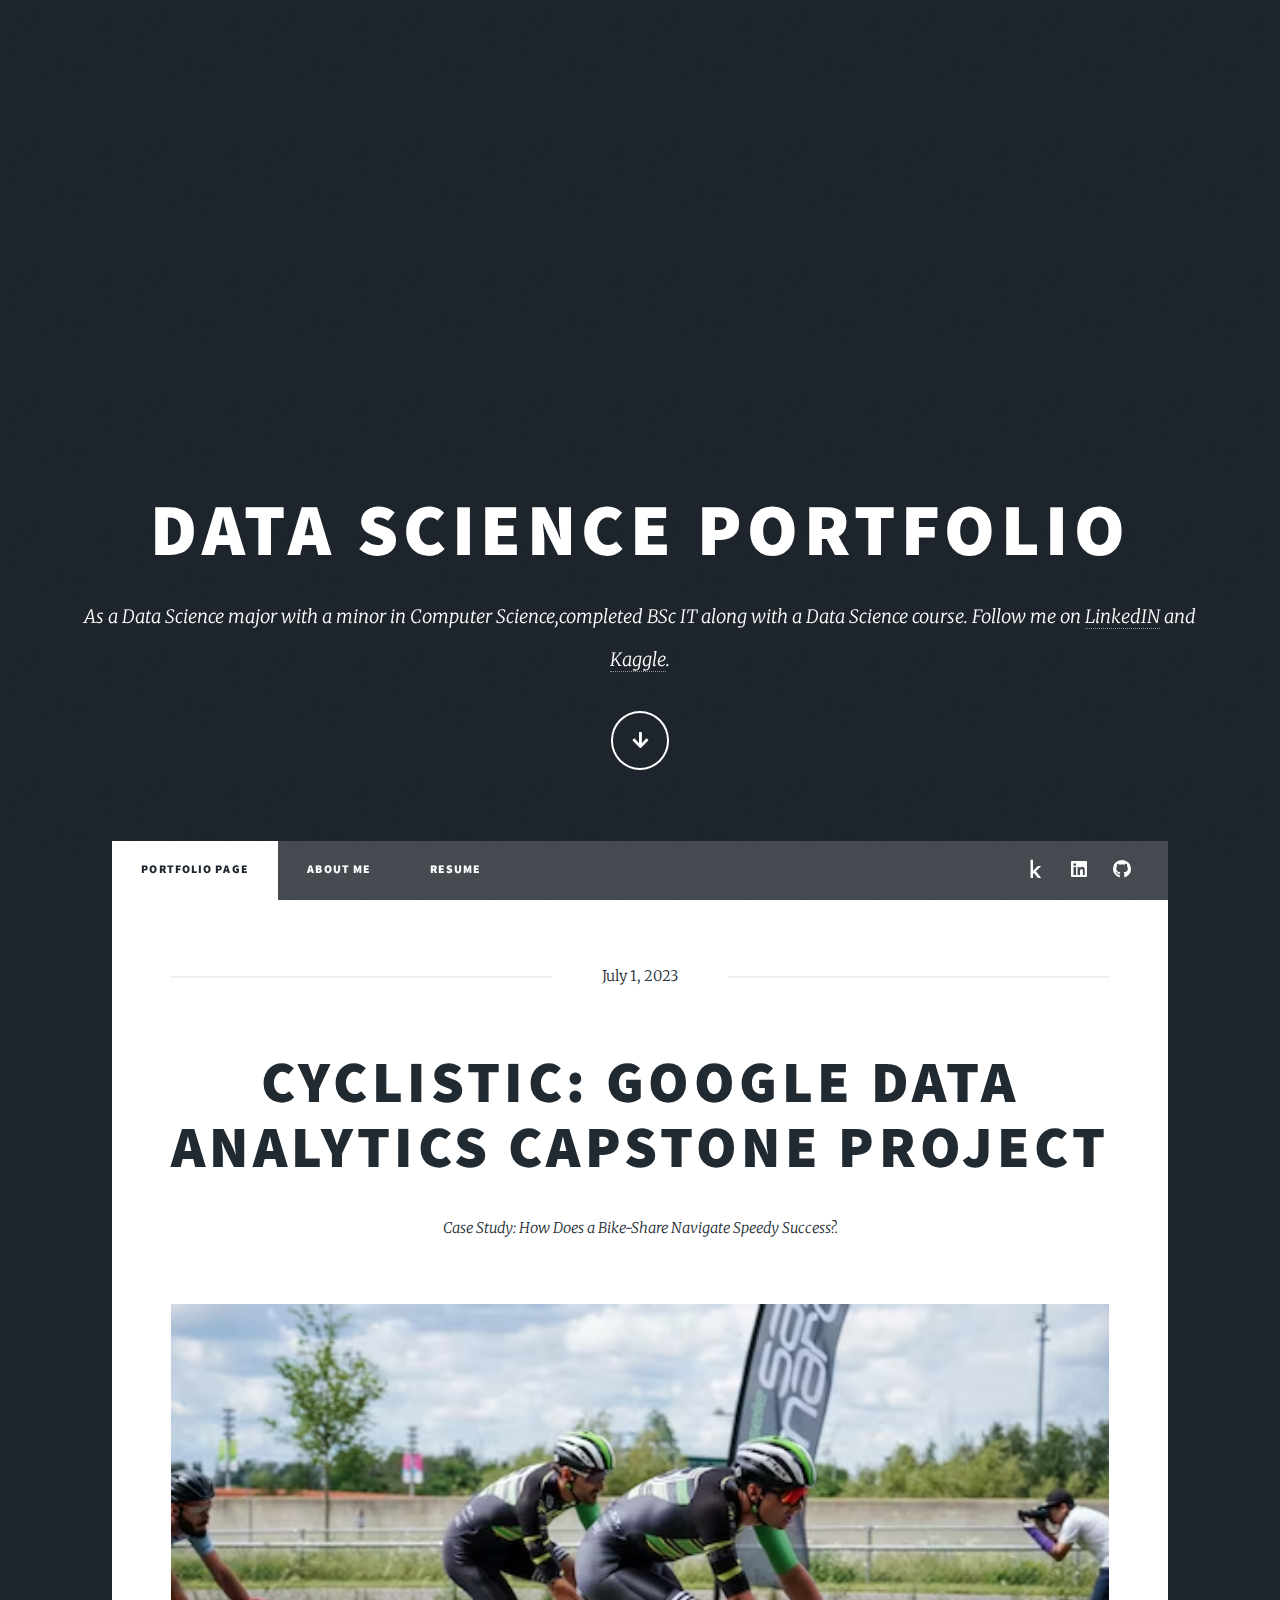
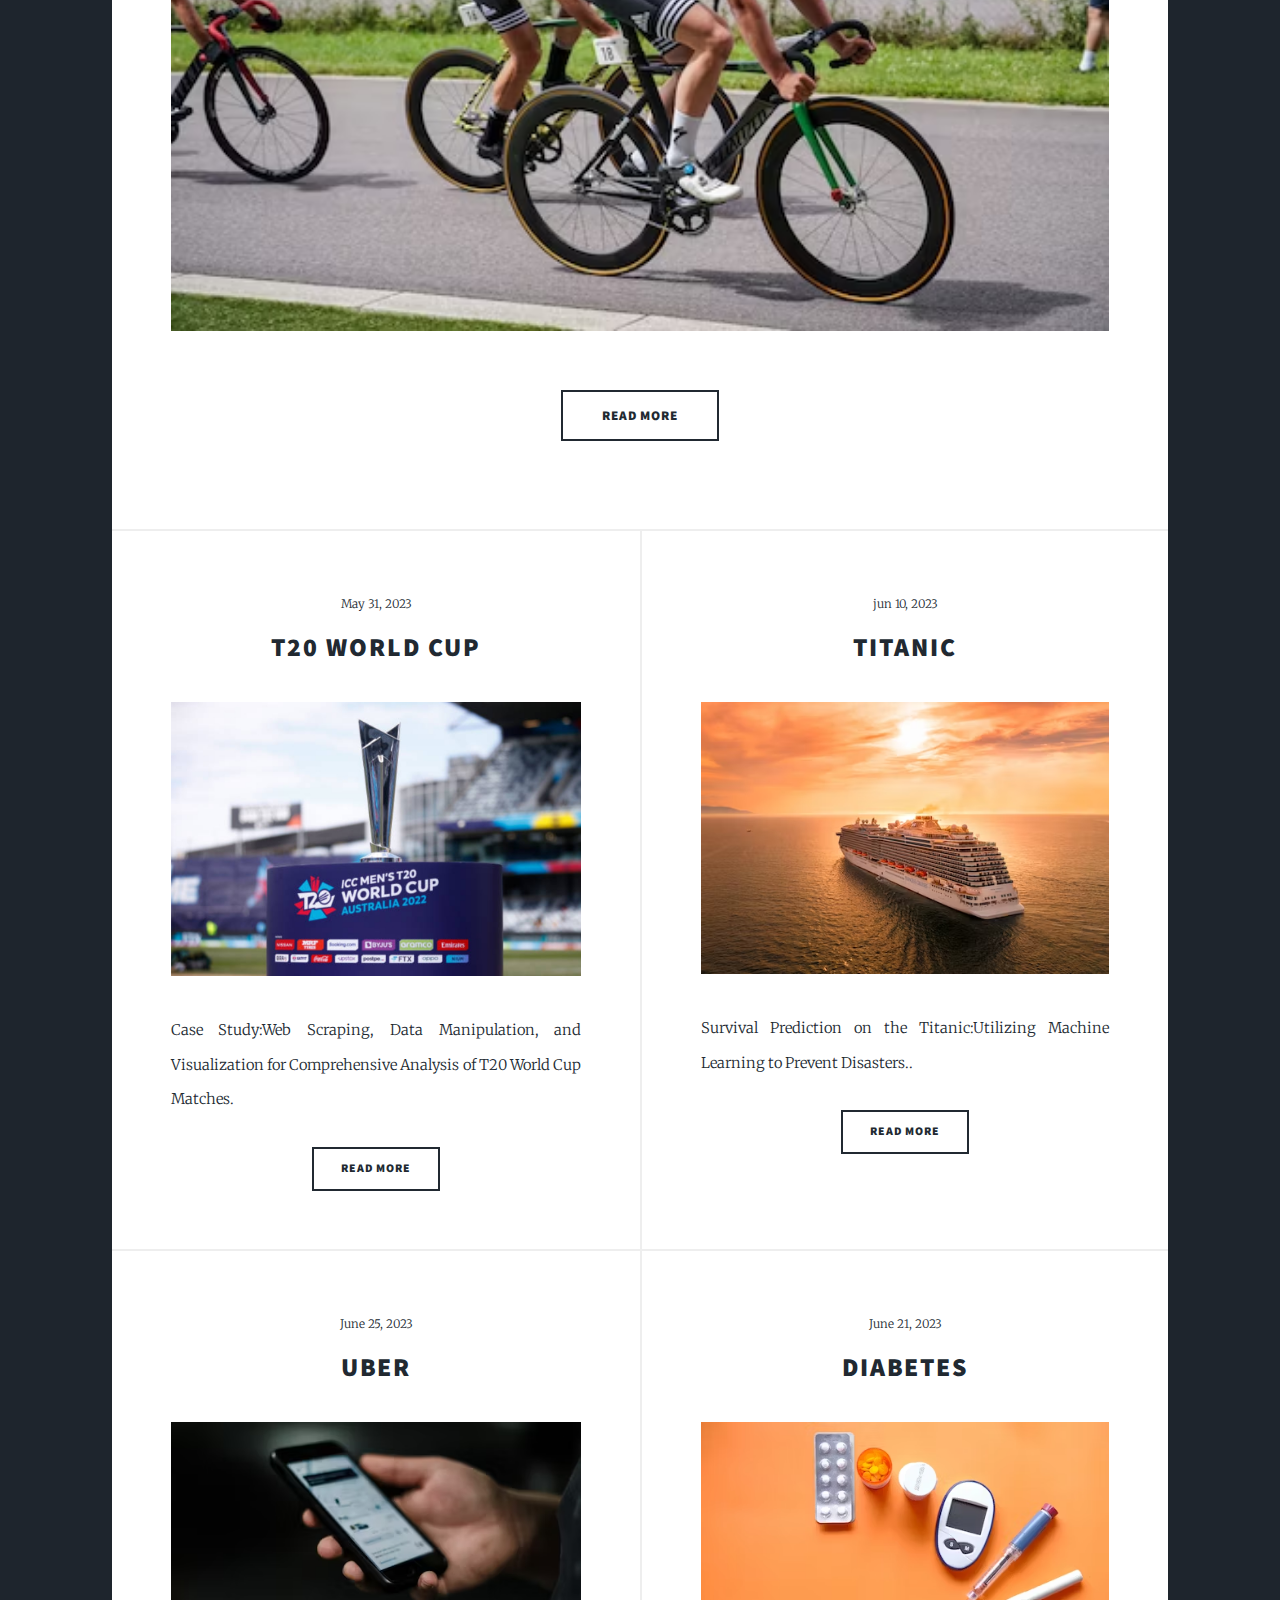
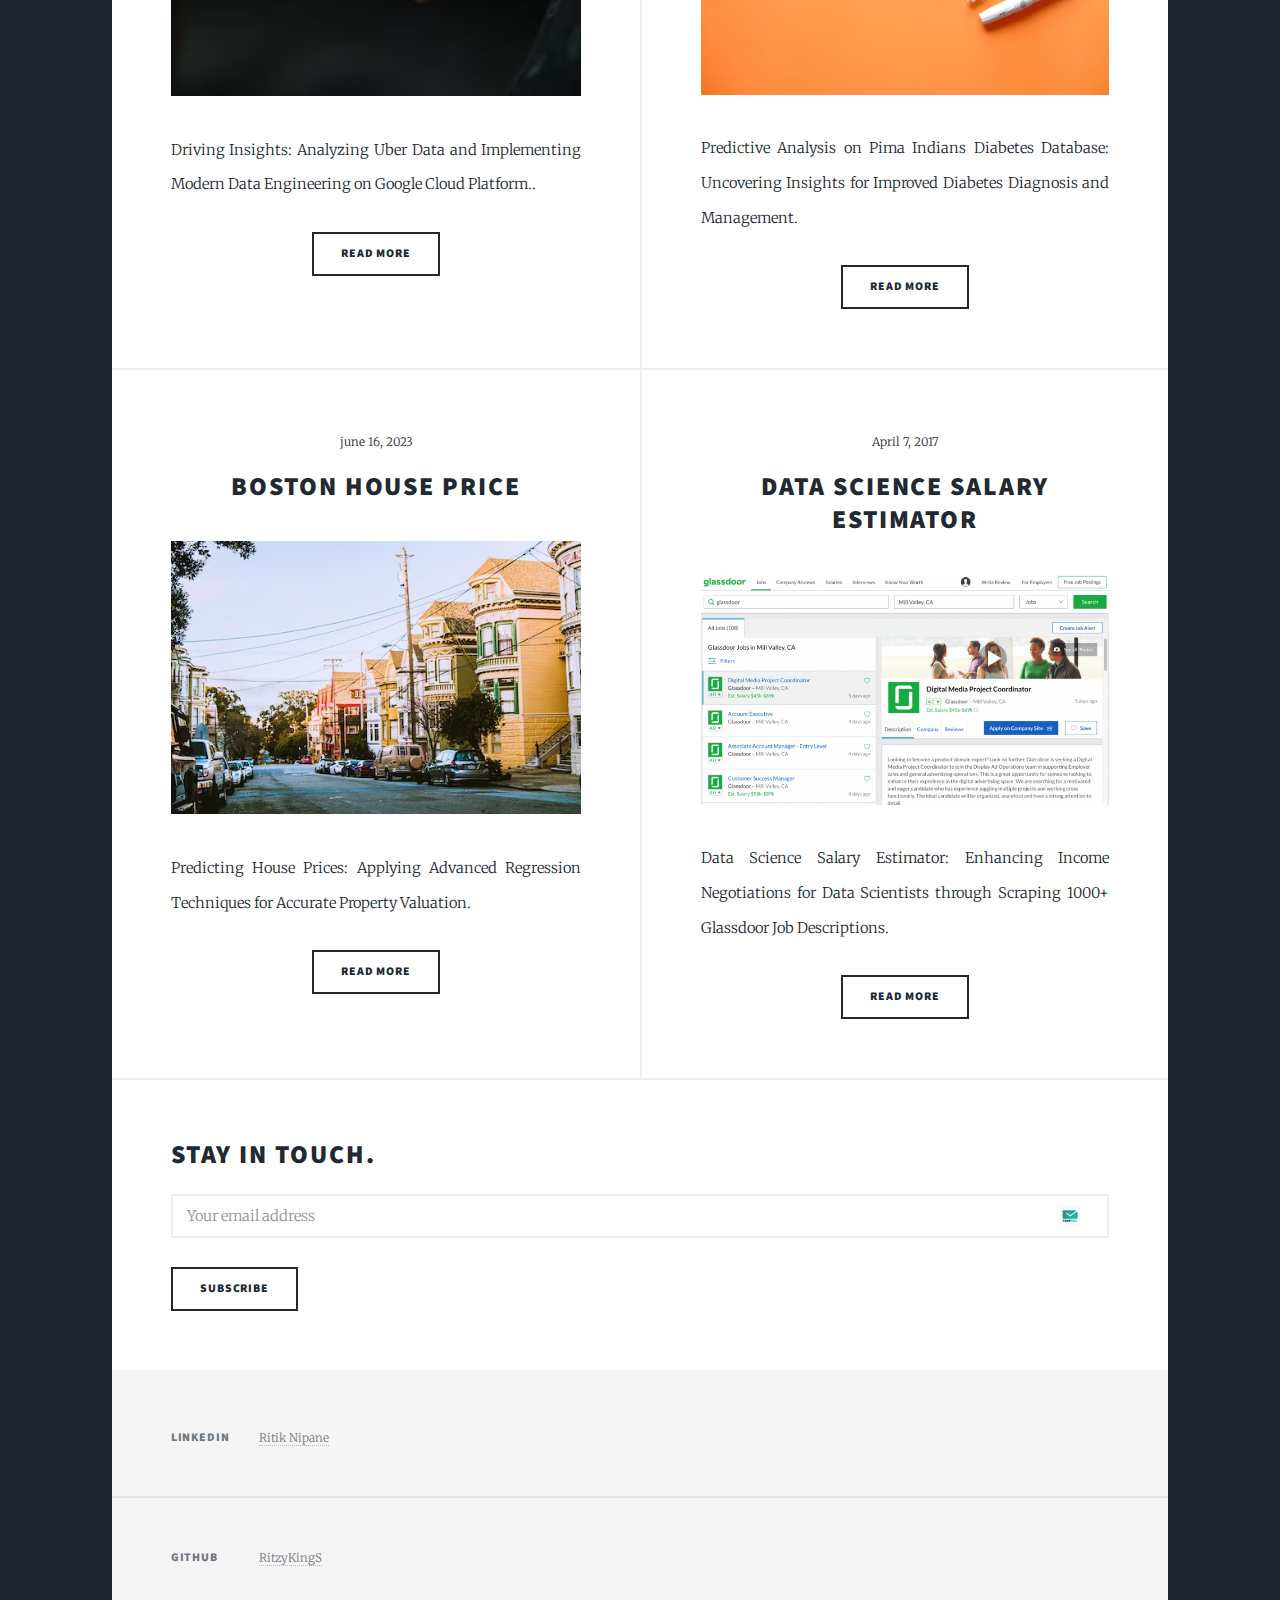
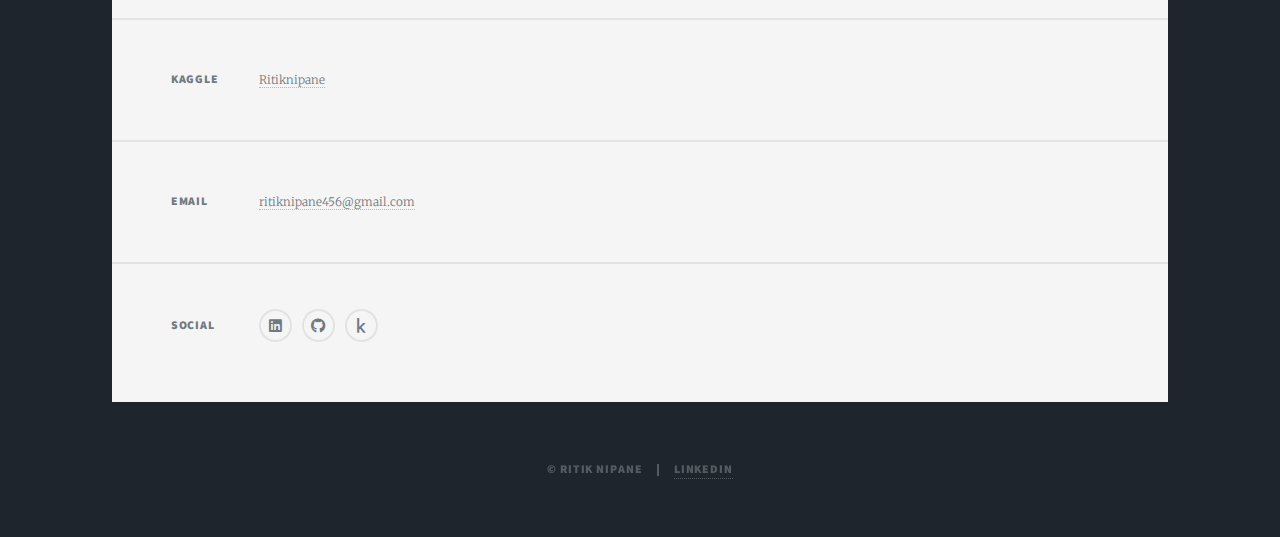
==== index.html @ 9301ae78 "Add files via upload" ====
<!DOCTYPE HTML>
<!--
	Massively by HTML5 UP
	html5up.net | @ajlkn
	Free for personal and commercial use under the CCA 3.0 license (html5up.net/license)
-->
<html>
	<head>
		<title>Ritik Nipane Portfolio</title>
		<meta charset="utf-8" />
		<meta name="viewport" content="width=device-width, initial-scale=1, user-scalable=no" />
		<link rel="stylesheet" href="assets/css/main.css" />
		<noscript><link rel="stylesheet" href="assets/css/noscript.css" /></noscript>
	</head>
	<body class="is-preload">

		<!-- Wrapper -->
			<div id="wrapper" class="fade-in">

				<!-- Intro -->
					<div id="intro">
						<h1>Data Science Portfolio</h1>
						<p>As a Data Science major with a minor in Computer Science,completed BSc IT along with a Data Science course. Follow me on <a href="https://www.linkedin.com/in/ritik-nipane-70ab4b1a6/">LinkedIN</a> and <a href="https://www.kaggle.com/ritiknipane">Kaggle</a>.</p>
						<ul class="actions">
							<li><a href="#header" class="button icon solid solo fa-arrow-down scrolly">Continue</a></li>
						</ul>
					</div>

				<!-- Header -->
					<header id="header">
						<a href="index.html" class="logo">Portfolio</a>
					</header>

				<!-- Nav -->
					<nav id="nav">
						<ul class="links">
							<li class="active"><a href="index.html">Portfolio Page</a></li>
							<li><a href="generic.html">About Me</a></li>
							<li><a href="elements.html">Resume</a></li>
						</ul>
						<ul class="icons">
							<li><a href="https://www.kaggle.com/ritiknipane" class="icon brands fa-kaggle"><span class="label">Kaggle</span></a></li>
							<li><a href="https://www.linkedin.com/in/ritik-nipane-70ab4b1a6/" class="icon brands fa-linkedin"><span class="label">LinkedIN</span></a></li>
							<li><a href="https://github.com/RitzyKingS" class="icon brands fa-github"><span class="label">GitHub</span></a></li>
						</ul>
					</nav>

				<!-- Main -->
					<div id="main">

						<!-- Featured Post -->
							<article class="post featured">
								<header class="major">
									<span class="date">July 1, 2023</span>
									<h2><a href="#">Cyclistic: Google Data Analytics Capstone Project</a></h2>
									<p>Case Study: How Does a Bike-Share Navigate Speedy Success?.</p>
								</header>
								<a href="https://www.kaggle.com/code/ritiknipane/cyclistic-google-data-analytics-capstone" class="image main"><img src="images/photo-1529138624868-923b3a050f04.avif" alt="" /></a>
								<ul class="actions special">
									<li><a href="https://www.kaggle.com/code/ritiknipane/cyclistic-google-data-analytics-capstone" class="button large">Read More</a></li>
								</ul>
							</article>

						<!-- Posts -->
							<section class="posts">
								<article>
									<header>
										<span class="date">May 31, 2023</span>
										<h2><a href="#">T20 World Cup</a></h2>
									</header>
									<a href="https://github.com/RitzyKingS/Data_Science_Project/tree/main/Data%20Analytics%20Project%20T20%20World%20Cup%20Cricket%20Analysis" class="image fit"><img src="images/gettyimages-1433725435-612x612.jpg" alt=""  /></a>
									<p>Case Study:Web Scraping, Data Manipulation, and Visualization for Comprehensive Analysis of T20 World Cup Matches.</p>
									<ul class="actions special">
										<li><a href="https://github.com/RitzyKingS/Data_Science_Project/tree/main/Data%20Analytics%20Project%20T20%20World%20Cup%20Cricket%20Analysis" class="button">Read More</a></li>
									</ul>
								</article>
								<article>
									<header>
										<span class="date">jun 10, 2023</span>
										<h2><a href="#">Titanic</a></h2>
									</header>
									<a href="https://www.kaggle.com/code/ritiknipane/titanic-machine-learning-from-disaster-ritik" class="image fit"><img src="images/photo-1554254648-2d58a1bc3fd5.avif" alt="" /></a>
									<p>Survival Prediction on the Titanic:Utilizing Machine Learning to Prevent Disasters..</p>
									<ul class="actions special">
										<li><a href="https://www.kaggle.com/code/ritiknipane/titanic-machine-learning-from-disaster-ritik" class="button">Read More</a></li>
									</ul>
								</article>
								<article>
									<header>
										<span class="date">June 25, 2023</span>
										<h2><a href="#">Uber</a></h2>
									</header>
									<a href="https://github.com/RitzyKingS/Data_Science_Project/tree/main/Uber%20Data%20Analytics%20%20End%20To%20End%20Data%20Engineering_Project" class="image fit"><img src="images/photo-1579667410546-f7079afa0601.avif" alt="" /></a>
									<p>Driving Insights: Analyzing Uber Data and Implementing Modern Data Engineering on Google Cloud Platform..</p>
									<ul class="actions special">
										<li><a href="https://github.com/RitzyKingS/Data_Science_Project/tree/main/Uber%20Data%20Analytics%20%20End%20To%20End%20Data%20Engineering_Project" class="button">Read More</a></li>
									</ul>
								</article>
								<article>
									<header>
										<span class="date">June 21, 2023</span>
										<h2><a href="https://www.kaggle.com/code/ritiknipane/pima-indians-diabetes-database">Diabetes</a></h2>
									</header>
									<a href="https://www.kaggle.com/code/ritiknipane/pima-indians-diabetes-database" class="image fit"><img src="images/photo-1624454002429-40ed87a5ec04.avif" alt="" /></a>
									<p>Predictive Analysis on Pima Indians Diabetes Database: Uncovering Insights for Improved Diabetes Diagnosis and Management.</p>
									<ul class="actions special">
										<li><a href="https://www.kaggle.com/code/ritiknipane/pima-indians-diabetes-database" class="button">Read More</a></li>
									</ul>
								</article>
								<article>
									<header>
										<span class="date">june 16, 2023</span>
										<h2><a href="#"> Boston House Price</a></h2>
									</header>
									<a href="https://www.kaggle.com/code/ritiknipane/house-prices-advanced-regression-techniques" class="image fit"><img src="images/photo-1532649783638-2a84190acdf2.avif" alt="" /></a>
									<p>Predicting House Prices: Applying Advanced Regression Techniques for Accurate Property Valuation.</p>
									<ul class="actions special">
										<li><a href="https://www.kaggle.com/code/ritiknipane/house-prices-advanced-regression-techniques" class="button">Read More</a></li>
									</ul>
								</article>
								<article>
									<header>
										<span class="date">April 7, 2017</span>
										<h2><a href="https://github.com/RitzyKingS/Data_Science_Project/tree/main/ds_salary_proj">Data Science Salary Estimator</a></h2>
									</header>
									<a href="#" class="image fit"><img src="images/glassdoor-platform-768x433.png" alt="" /></a>
									<p>Data Science Salary Estimator: Enhancing Income Negotiations for Data Scientists through Scraping 1000+ Glassdoor Job Descriptions.</p>
									<ul class="actions special">
										<li><a href="https://github.com/RitzyKingS/Data_Science_Project/tree/main/ds_salary_proj" class="button">Read More</a></li>
									</ul>
								</article>
							</section>

						<!-- Footer -->
							<section id="newsletter">
									<h2>Stay In Touch.</h2>
									<form action="subscribe.php" method="post">
									<input type="email" name="email" placeholder="Your email address" required="" style="background-image: url(&quot;[data-uri]&quot;) !important; background-repeat: no-repeat; background-size: 20px; background-position: 97% center; cursor: auto;" data-temp-mail-org="0">
									<p></p>
									<input type="submit" value="Subscribe">
									</form>
								</section>

					</div>

				<!-- Footer -->
					<footer id="footer">
						
						<section class="split contact">
							<section class="alt">
								<h3>LinkedIN</h3>
								<p><a href="https://www.linkedin.com/in/ritik-nipane-70ab4b1a6/">Ritik Nipane</a></p>
							</section>
							<section>
								<h3>GitHub</h3>
								<p><a href="https://github.com/RitzyKingS">RitzyKingS</a></p>
							</section>
							<section>
								<h3>Kaggle</h3>
								<p><a href="https://www.kaggle.com/ritiknipane">Ritiknipane</a></p>
							</section>
							<section>
								<h3>Email</h3>
								<p><a href="#">ritiknipane456@gmail.com</a></p>
							</section>
							<section>
								<h3>Social</h3>
								<ul class="icons alt">
									<li><a href="https://www.linkedin.com/in/ritik-nipane-70ab4b1a6/" class="icon brands alt fa-linkedin"><span class="label">LinkedIN</span></a></li>
									<li><a href="https://github.com/RitzyKingS" class="icon brands alt fa-github"><span class="label">Github</span></a></li>
									<li><a href="https://www.kaggle.com/ritiknipane" class="icon brands alt fa-kaggle"><span class="label">Kaggle</span></a></li>
								</ul>
							</section>
						</section>
					</footer>

				<!-- Copyright -->
					<div id="copyright">
						<ul><li>&copy; Ritik Nipane</li><li><a href="https://www.linkedin.com/in/ritik-nipane-70ab4b1a6/">LinkedIN </a></li></ul>
					</div>

			</div>

		<!-- Scripts -->
			<script src="assets/js/jquery.min.js"></script>
			<script src="assets/js/jquery.scrollex.min.js"></script>
			<script src="assets/js/jquery.scrolly.min.js"></script>
			<script src="assets/js/browser.min.js"></script>
			<script src="assets/js/breakpoints.min.js"></script>
			<script src="assets/js/util.js"></script>
			<script src="assets/js/main.js"></script>

	</body>
</html>
---- assets/css/main.css ----
@import url(fontawesome-all.min.css);
@import url("https://fonts.googleapis.com/css?family=Merriweather:300,700,300italic,700italic|Source+Sans+Pro:900");

/*
	Massively by HTML5 UP
	html5up.net | @ajlkn
	Free for personal and commercial use under the CCA 3.0 license (html5up.net/license)
*/

html, body, div, span, applet, object,
iframe, h1, h2, h3, h4, h5, h6, p, blockquote,
pre, a, abbr, acronym, address, big, cite,
code, del, dfn, em, img, ins, kbd, q, s, samp,
small, strike, strong, sub, sup, tt, var, b,
u, i, center, dl, dt, dd, ol, ul, li, fieldset,
form, label, legend, table, caption, tbody,
tfoot, thead, tr, th, td, article, aside,
canvas, details, embed, figure, figcaption,
footer, header, hgroup, menu, nav, output, ruby,
section, summary, time, mark, audio, video {
	margin: 0;
	padding: 0;
	border: 0;
	font-size: 100%;
	font: inherit;
	vertical-align: baseline;}

article, aside, details, figcaption, figure,
footer, header, hgroup, menu, nav, section {
	display: block;}

body {
	line-height: 1;
}

ol, ul {
	list-style: none;
}

blockquote, q {
	quotes: none;
}

	blockquote:before, blockquote:after, q:before, q:after {
		content: '';
		content: none;
	}

table {
	border-collapse: collapse;
	border-spacing: 0;
}

body {
	-webkit-text-size-adjust: none;
}

mark {
	background-color: transparent;
	color: inherit;
}

input::-moz-focus-inner {
	border: 0;
	padding: 0;
}

input, select, textarea {
	-moz-appearance: none;
	-webkit-appearance: none;
	-ms-appearance: none;
	appearance: none;
}

/* Basic */

	@-ms-viewport {
		width: device-width;
	}

	body {
		-ms-overflow-style: scrollbar;
	}

	@media screen and (max-width: 480px) {

		html, body {
			min-width: 320px;
		}

	}

	html {
		box-sizing: border-box;
	}

	*, *:before, *:after {
		box-sizing: inherit;
	}

	body {
		background-color: #1e252d;
	}

		body.is-preload *, body.is-preload *:before, body.is-preload *:after {
			-moz-animation: none !important;
			-webkit-animation: none !important;
			-ms-animation: none !important;
			animation: none !important;
			-moz-transition: none !important;
			-webkit-transition: none !important;
			-ms-transition: none !important;
			transition: none !important;
		}

/* Type */

	html {
		font-size: 16pt;
	}

		@media screen and (max-width: 1680px) {

			html {
				font-size: 12pt;
			}

		}

		@media screen and (max-width: 1280px) {

			html {
				font-size: 11pt;
			}

		}

		@media screen and (max-width: 360px) {

			html {
				font-size: 10pt;
			}

		}

	body {
		color: #212931;
	}

	body, input, select, textarea {
		font-family: "Merriweather", Georgia, serif;
		font-weight: 300;
		font-size: 1rem;
		line-height: 2.375;
	}

	a {
		-moz-transition: color 0.2s ease-in-out, background-color 0.2s ease-in-out, border-color 0.2s ease-in-out, box-shadow 0.2s ease-in-out;
		-webkit-transition: color 0.2s ease-in-out, background-color 0.2s ease-in-out, border-color 0.2s ease-in-out, box-shadow 0.2s ease-in-out;
		-ms-transition: color 0.2s ease-in-out, background-color 0.2s ease-in-out, border-color 0.2s ease-in-out, box-shadow 0.2s ease-in-out;
		transition: color 0.2s ease-in-out, background-color 0.2s ease-in-out, border-color 0.2s ease-in-out, box-shadow 0.2s ease-in-out;
		border-bottom: dotted 1px;
		text-decoration: none;
	}

		a:hover {
			border-bottom-color: transparent;
		}

	strong, b {
		font-weight: 600;
	}

	em, i {
		font-style: italic;
	}

	p {
		text-align: justify;
		margin: 0 0 2rem 0;
	}

	h1, h2, h3, h4, h5, h6 {
		font-family: "Source Sans Pro", Helvetica, sans-serif;
		font-weight: 900;
		line-height: 1.5;
		letter-spacing: 0.075em;
		text-transform: uppercase;
		margin: 0 0 1rem 0;
	}

		h1 a, h2 a, h3 a, h4 a, h5 a, h6 a {
			border-bottom: 0;
			color: inherit;
			text-decoration: none;
		}

	h1 {
		font-size: 4rem;
		line-height: 1.1;
		margin: 0 0 2rem 0;
	}

	h2 {
		font-size: 1.75rem;
		line-height: 1.3;
		margin: 0 0 1.5rem 0;
	}

	h3 {
		font-size: 1.25rem;
		margin: 0 0 1.5rem 0;
	}

	h4 {
		font-size: 1rem;
	}

	h5 {
		font-size: 0.9rem;
	}

	h6 {
		font-size: 0.8rem;
	}

	sub {
		font-size: 0.8rem;
		position: relative;
		top: 0.5rem;
	}

	sup {
		font-size: 0.8rem;
		position: relative;
		top: -0.5rem;
	}

	blockquote {
		border-left: solid 4px;
		font-style: italic;
		margin: 0 0 2rem 0;
		padding: 0.5rem 0 0.5rem 2rem;
	}

	code {
		border: solid 2px;
		font-family: "Courier New", monospace;
		font-size: 0.9rem;
		margin: 0 0.25rem;
		padding: 0.25rem 0.65rem;
	}

	pre {
		-webkit-overflow-scrolling: touch;
		font-family: "Courier New", monospace;
		font-size: 0.9rem;
		margin: 0 0 2rem 0;
	}

		pre code {
			display: block;
			line-height: 1.75;
			padding: 1rem 1.5rem;
			overflow-x: auto;
		}

	hr {
		border: 0;
		border-bottom: solid 2px;
		margin: 3rem 0;
	}

		hr.major {
			margin: 5rem 0;
		}

	.align-left {
		text-align: left;
	}

	.align-center {
		text-align: center;
	}

	.align-right {
		text-align: right;
	}

	input, select, textarea {
		color: #212931;
	}

	a {
		color: #212931;
		border-bottom-color: rgba(33, 41, 49, 0.5);
	}

		a:hover {
			border-bottom-color: transparent;
			color: #18bfef !important;
		}

	strong, b {
		color: #212931;
	}

	h1, h2, h3, h4, h5, h6 {
		color: #212931;
	}

	blockquote {
		border-left-color: #eeeeee;
	}

	code {
		background: rgba(220, 220, 220, 0.25);
		border-color: #eeeeee;
	}

	hr {
		border-bottom-color: #eeeeee;
	}

/* Row */

	.row {
		display: flex;
		flex-wrap: wrap;
		box-sizing: border-box;
		align-items: stretch;
	}

		.row > * {
			box-sizing: border-box;
		}

		.row.gtr-uniform > * > :last-child {
			margin-bottom: 0;
		}

		.row.aln-left {
			justify-content: flex-start;
		}

		.row.aln-center {
			justify-content: center;
		}

		.row.aln-right {
			justify-content: flex-end;
		}

		.row.aln-top {
			align-items: flex-start;
		}

		.row.aln-middle {
			align-items: center;
		}

		.row.aln-bottom {
			align-items: flex-end;
		}

		.row > .imp {
			order: -1;
		}

		.row > .col-1 {
			width: 8.33333%;
		}

		.row > .off-1 {
			margin-left: 8.33333%;
		}

		.row > .col-2 {
			width: 16.66667%;
		}

		.row > .off-2 {
			margin-left: 16.66667%;
		}

		.row > .col-3 {
			width: 25%;
		}

		.row > .off-3 {
			margin-left: 25%;
		}

		.row > .col-4 {
			width: 33.33333%;
		}

		.row > .off-4 {
			margin-left: 33.33333%;
		}

		.row > .col-5 {
			width: 41.66667%;
		}

		.row > .off-5 {
			margin-left: 41.66667%;
		}

		.row > .col-6 {
			width: 50%;
		}

		.row > .off-6 {
			margin-left: 50%;
		}

		.row > .col-7 {
			width: 58.33333%;
		}

		.row > .off-7 {
			margin-left: 58.33333%;
		}

		.row > .col-8 {
			width: 66.66667%;
		}

		.row > .off-8 {
			margin-left: 66.66667%;
		}

		.row > .col-9 {
			width: 75%;
		}

		.row > .off-9 {
			margin-left: 75%;
		}

		.row > .col-10 {
			width: 83.33333%;
		}

		.row > .off-10 {
			margin-left: 83.33333%;
		}

		.row > .col-11 {
			width: 91.66667%;
		}

		.row > .off-11 {
			margin-left: 91.66667%;
		}

		.row > .col-12 {
			width: 100%;
		}

		.row > .off-12 {
			margin-left: 100%;
		}

		.row.gtr-0 {
			margin-top: 0;
			margin-left: 0rem;
		}

			.row.gtr-0 > * {
				padding: 0 0 0 0rem;
			}

			.row.gtr-0.gtr-uniform {
				margin-top: 0rem;
			}

				.row.gtr-0.gtr-uniform > * {
					padding-top: 0rem;
				}

		.row.gtr-25 {
			margin-top: 0;
			margin-left: -0.375rem;
		}

			.row.gtr-25 > * {
				padding: 0 0 0 0.375rem;
			}

			.row.gtr-25.gtr-uniform {
				margin-top: -0.375rem;
			}

				.row.gtr-25.gtr-uniform > * {
					padding-top: 0.375rem;
				}

		.row.gtr-50 {
			margin-top: 0;
			margin-left: -0.75rem;
		}

			.row.gtr-50 > * {
				padding: 0 0 0 0.75rem;
			}

			.row.gtr-50.gtr-uniform {
				margin-top: -0.75rem;
			}

				.row.gtr-50.gtr-uniform > * {
					padding-top: 0.75rem;
				}

		.row {
			margin-top: 0;
			margin-left: -1.5rem;
		}

			.row > * {
				padding: 0 0 0 1.5rem;
			}

			.row.gtr-uniform {
				margin-top: -1.5rem;
			}

				.row.gtr-uniform > * {
					padding-top: 1.5rem;
				}

		.row.gtr-150 {
			margin-top: 0;
			margin-left: -2.25rem;
		}

			.row.gtr-150 > * {
				padding: 0 0 0 2.25rem;
			}

			.row.gtr-150.gtr-uniform {
				margin-top: -2.25rem;
			}

				.row.gtr-150.gtr-uniform > * {
					padding-top: 2.25rem;
				}

		.row.gtr-200 {
			margin-top: 0;
			margin-left: -3rem;
		}

			.row.gtr-200 > * {
				padding: 0 0 0 3rem;
			}

			.row.gtr-200.gtr-uniform {
				margin-top: -3rem;
			}

				.row.gtr-200.gtr-uniform > * {
					padding-top: 3rem;
				}

		@media screen and (max-width: 1680px) {

			.row {
				display: flex;
				flex-wrap: wrap;
				box-sizing: border-box;
				align-items: stretch;
			}

				.row > * {
					box-sizing: border-box;
				}

				.row.gtr-uniform > * > :last-child {
					margin-bottom: 0;
				}

				.row.aln-left {
					justify-content: flex-start;
				}

				.row.aln-center {
					justify-content: center;
				}

				.row.aln-right {
					justify-content: flex-end;
				}

				.row.aln-top {
					align-items: flex-start;
				}

				.row.aln-middle {
					align-items: center;
				}

				.row.aln-bottom {
					align-items: flex-end;
				}

				.row > .imp-xlarge {
					order: -1;
				}

				.row > .col-1-xlarge {
					width: 8.33333%;
				}

				.row > .off-1-xlarge {
					margin-left: 8.33333%;
				}

				.row > .col-2-xlarge {
					width: 16.66667%;
				}

				.row > .off-2-xlarge {
					margin-left: 16.66667%;
				}

				.row > .col-3-xlarge {
					width: 25%;
				}

				.row > .off-3-xlarge {
					margin-left: 25%;
				}

				.row > .col-4-xlarge {
					width: 33.33333%;
				}

				.row > .off-4-xlarge {
					margin-left: 33.33333%;
				}

				.row > .col-5-xlarge {
					width: 41.66667%;
				}

				.row > .off-5-xlarge {
					margin-left: 41.66667%;
				}

				.row > .col-6-xlarge {
					width: 50%;
				}

				.row > .off-6-xlarge {
					margin-left: 50%;
				}

				.row > .col-7-xlarge {
					width: 58.33333%;
				}

				.row > .off-7-xlarge {
					margin-left: 58.33333%;
				}

				.row > .col-8-xlarge {
					width: 66.66667%;
				}

				.row > .off-8-xlarge {
					margin-left: 66.66667%;
				}

				.row > .col-9-xlarge {
					width: 75%;
				}

				.row > .off-9-xlarge {
					margin-left: 75%;
				}

				.row > .col-10-xlarge {
					width: 83.33333%;
				}

				.row > .off-10-xlarge {
					margin-left: 83.33333%;
				}

				.row > .col-11-xlarge {
					width: 91.66667%;
				}

				.row > .off-11-xlarge {
					margin-left: 91.66667%;
				}

				.row > .col-12-xlarge {
					width: 100%;
				}

				.row > .off-12-xlarge {
					margin-left: 100%;
				}

				.row.gtr-0 {
					margin-top: 0;
					margin-left: 0rem;
				}

					.row.gtr-0 > * {
						padding: 0 0 0 0rem;
					}

					.row.gtr-0.gtr-uniform {
						margin-top: 0rem;
					}

						.row.gtr-0.gtr-uniform > * {
							padding-top: 0rem;
						}

				.row.gtr-25 {
					margin-top: 0;
					margin-left: -0.375rem;
				}

					.row.gtr-25 > * {
						padding: 0 0 0 0.375rem;
					}

					.row.gtr-25.gtr-uniform {
						margin-top: -0.375rem;
					}

						.row.gtr-25.gtr-uniform > * {
							padding-top: 0.375rem;
						}

				.row.gtr-50 {
					margin-top: 0;
					margin-left: -0.75rem;
				}

					.row.gtr-50 > * {
						padding: 0 0 0 0.75rem;
					}

					.row.gtr-50.gtr-uniform {
						margin-top: -0.75rem;
					}

						.row.gtr-50.gtr-uniform > * {
							padding-top: 0.75rem;
						}

				.row {
					margin-top: 0;
					margin-left: -1.5rem;
				}

					.row > * {
						padding: 0 0 0 1.5rem;
					}

					.row.gtr-uniform {
						margin-top: -1.5rem;
					}

						.row.gtr-uniform > * {
							padding-top: 1.5rem;
						}

				.row.gtr-150 {
					margin-top: 0;
					margin-left: -2.25rem;
				}

					.row.gtr-150 > * {
						padding: 0 0 0 2.25rem;
					}

					.row.gtr-150.gtr-uniform {
						margin-top: -2.25rem;
					}

						.row.gtr-150.gtr-uniform > * {
							padding-top: 2.25rem;
						}

				.row.gtr-200 {
					margin-top: 0;
					margin-left: -3rem;
				}

					.row.gtr-200 > * {
						padding: 0 0 0 3rem;
					}

					.row.gtr-200.gtr-uniform {
						margin-top: -3rem;
					}

						.row.gtr-200.gtr-uniform > * {
							padding-top: 3rem;
						}

		}

		@media screen and (max-width: 1280px) {

			.row {
				display: flex;
				flex-wrap: wrap;
				box-sizing: border-box;
				align-items: stretch;
			}

				.row > * {
					box-sizing: border-box;
				}

				.row.gtr-uniform > * > :last-child {
					margin-bottom: 0;
				}

				.row.aln-left {
					justify-content: flex-start;
				}

				.row.aln-center {
					justify-content: center;
				}

				.row.aln-right {
					justify-content: flex-end;
				}

				.row.aln-top {
					align-items: flex-start;
				}

				.row.aln-middle {
					align-items: center;
				}

				.row.aln-bottom {
					align-items: flex-end;
				}

				.row > .imp-large {
					order: -1;
				}

				.row > .col-1-large {
					width: 8.33333%;
				}

				.row > .off-1-large {
					margin-left: 8.33333%;
				}

				.row > .col-2-large {
					width: 16.66667%;
				}

				.row > .off-2-large {
					margin-left: 16.66667%;
				}

				.row > .col-3-large {
					width: 25%;
				}

				.row > .off-3-large {
					margin-left: 25%;
				}

				.row > .col-4-large {
					width: 33.33333%;
				}

				.row > .off-4-large {
					margin-left: 33.33333%;
				}

				.row > .col-5-large {
					width: 41.66667%;
				}

				.row > .off-5-large {
					margin-left: 41.66667%;
				}

				.row > .col-6-large {
					width: 50%;
				}

				.row > .off-6-large {
					margin-left: 50%;
				}

				.row > .col-7-large {
					width: 58.33333%;
				}

				.row > .off-7-large {
					margin-left: 58.33333%;
				}

				.row > .col-8-large {
					width: 66.66667%;
				}

				.row > .off-8-large {
					margin-left: 66.66667%;
				}

				.row > .col-9-large {
					width: 75%;
				}

				.row > .off-9-large {
					margin-left: 75%;
				}

				.row > .col-10-large {
					width: 83.33333%;
				}

				.row > .off-10-large {
					margin-left: 83.33333%;
				}

				.row > .col-11-large {
					width: 91.66667%;
				}

				.row > .off-11-large {
					margin-left: 91.66667%;
				}

				.row > .col-12-large {
					width: 100%;
				}

				.row > .off-12-large {
					margin-left: 100%;
				}

				.row.gtr-0 {
					margin-top: 0;
					margin-left: 0rem;
				}

					.row.gtr-0 > * {
						padding: 0 0 0 0rem;
					}

					.row.gtr-0.gtr-uniform {
						margin-top: 0rem;
					}

						.row.gtr-0.gtr-uniform > * {
							padding-top: 0rem;
						}

				.row.gtr-25 {
					margin-top: 0;
					margin-left: -0.375rem;
				}

					.row.gtr-25 > * {
						padding: 0 0 0 0.375rem;
					}

					.row.gtr-25.gtr-uniform {
						margin-top: -0.375rem;
					}

						.row.gtr-25.gtr-uniform > * {
							padding-top: 0.375rem;
						}

				.row.gtr-50 {
					margin-top: 0;
					margin-left: -0.75rem;
				}

					.row.gtr-50 > * {
						padding: 0 0 0 0.75rem;
					}

					.row.gtr-50.gtr-uniform {
						margin-top: -0.75rem;
					}

						.row.gtr-50.gtr-uniform > * {
							padding-top: 0.75rem;
						}

				.row {
					margin-top: 0;
					margin-left: -1.5rem;
				}

					.row > * {
						padding: 0 0 0 1.5rem;
					}

					.row.gtr-uniform {
						margin-top: -1.5rem;
					}

						.row.gtr-uniform > * {
							padding-top: 1.5rem;
						}

				.row.gtr-150 {
					margin-top: 0;
					margin-left: -2.25rem;
				}

					.row.gtr-150 > * {
						padding: 0 0 0 2.25rem;
					}

					.row.gtr-150.gtr-uniform {
						margin-top: -2.25rem;
					}

						.row.gtr-150.gtr-uniform > * {
							padding-top: 2.25rem;
						}

				.row.gtr-200 {
					margin-top: 0;
					margin-left: -3rem;
				}

					.row.gtr-200 > * {
						padding: 0 0 0 3rem;
					}

					.row.gtr-200.gtr-uniform {
						margin-top: -3rem;
					}

						.row.gtr-200.gtr-uniform > * {
							padding-top: 3rem;
						}

		}

		@media screen and (max-width: 980px) {

			.row {
				display: flex;
				flex-wrap: wrap;
				box-sizing: border-box;
				align-items: stretch;
			}

				.row > * {
					box-sizing: border-box;
				}

				.row.gtr-uniform > * > :last-child {
					margin-bottom: 0;
				}

				.row.aln-left {
					justify-content: flex-start;
				}

				.row.aln-center {
					justify-content: center;
				}

				.row.aln-right {
					justify-content: flex-end;
				}

				.row.aln-top {
					align-items: flex-start;
				}

				.row.aln-middle {
					align-items: center;
				}

				.row.aln-bottom {
					align-items: flex-end;
				}

				.row > .imp-medium {
					order: -1;
				}

				.row > .col-1-medium {
					width: 8.33333%;
				}

				.row > .off-1-medium {
					margin-left: 8.33333%;
				}

				.row > .col-2-medium {
					width: 16.66667%;
				}

				.row > .off-2-medium {
					margin-left: 16.66667%;
				}

				.row > .col-3-medium {
					width: 25%;
				}

				.row > .off-3-medium {
					margin-left: 25%;
				}

				.row > .col-4-medium {
					width: 33.33333%;
				}

				.row > .off-4-medium {
					margin-left: 33.33333%;
				}

				.row > .col-5-medium {
					width: 41.66667%;
				}

				.row > .off-5-medium {
					margin-left: 41.66667%;
				}

				.row > .col-6-medium {
					width: 50%;
				}

				.row > .off-6-medium {
					margin-left: 50%;
				}

				.row > .col-7-medium {
					width: 58.33333%;
				}

				.row > .off-7-medium {
					margin-left: 58.33333%;
				}

				.row > .col-8-medium {
					width: 66.66667%;
				}

				.row > .off-8-medium {
					margin-left: 66.66667%;
				}

				.row > .col-9-medium {
					width: 75%;
				}

				.row > .off-9-medium {
					margin-left: 75%;
				}

				.row > .col-10-medium {
					width: 83.33333%;
				}

				.row > .off-10-medium {
					margin-left: 83.33333%;
				}

				.row > .col-11-medium {
					width: 91.66667%;
				}

				.row > .off-11-medium {
					margin-left: 91.66667%;
				}

				.row > .col-12-medium {
					width: 100%;
				}

				.row > .off-12-medium {
					margin-left: 100%;
				}

				.row.gtr-0 {
					margin-top: 0;
					margin-left: 0rem;
				}

					.row.gtr-0 > * {
						padding: 0 0 0 0rem;
					}

					.row.gtr-0.gtr-uniform {
						margin-top: 0rem;
					}

						.row.gtr-0.gtr-uniform > * {
							padding-top: 0rem;
						}

				.row.gtr-25 {
					margin-top: 0;
					margin-left: -0.375rem;
				}

					.row.gtr-25 > * {
						padding: 0 0 0 0.375rem;
					}

					.row.gtr-25.gtr-uniform {
						margin-top: -0.375rem;
					}

						.row.gtr-25.gtr-uniform > * {
							padding-top: 0.375rem;
						}

				.row.gtr-50 {
					margin-top: 0;
					margin-left: -0.75rem;
				}

					.row.gtr-50 > * {
						padding: 0 0 0 0.75rem;
					}

					.row.gtr-50.gtr-uniform {
						margin-top: -0.75rem;
					}

						.row.gtr-50.gtr-uniform > * {
							padding-top: 0.75rem;
						}

				.row {
					margin-top: 0;
					margin-left: -1.5rem;
				}

					.row > * {
						padding: 0 0 0 1.5rem;
					}

					.row.gtr-uniform {
						margin-top: -1.5rem;
					}

						.row.gtr-uniform > * {
							padding-top: 1.5rem;
						}

				.row.gtr-150 {
					margin-top: 0;
					margin-left: -2.25rem;
				}

					.row.gtr-150 > * {
						padding: 0 0 0 2.25rem;
					}

					.row.gtr-150.gtr-uniform {
						margin-top: -2.25rem;
					}

						.row.gtr-150.gtr-uniform > * {
							padding-top: 2.25rem;
						}

				.row.gtr-200 {
					margin-top: 0;
					margin-left: -3rem;
				}

					.row.gtr-200 > * {
						padding: 0 0 0 3rem;
					}

					.row.gtr-200.gtr-uniform {
						margin-top: -3rem;
					}

						.row.gtr-200.gtr-uniform > * {
							padding-top: 3rem;
						}

		}

		@media screen and (max-width: 736px) {

			.row {
				display: flex;
				flex-wrap: wrap;
				box-sizing: border-box;
				align-items: stretch;
			}

				.row > * {
					box-sizing: border-box;
				}

				.row.gtr-uniform > * > :last-child {
					margin-bottom: 0;
				}

				.row.aln-left {
					justify-content: flex-start;
				}

				.row.aln-center {
					justify-content: center;
				}

				.row.aln-right {
					justify-content: flex-end;
				}

				.row.aln-top {
					align-items: flex-start;
				}

				.row.aln-middle {
					align-items: center;
				}

				.row.aln-bottom {
					align-items: flex-end;
				}

				.row > .imp-small {
					order: -1;
				}

				.row > .col-1-small {
					width: 8.33333%;
				}

				.row > .off-1-small {
					margin-left: 8.33333%;
				}

				.row > .col-2-small {
					width: 16.66667%;
				}

				.row > .off-2-small {
					margin-left: 16.66667%;
				}

				.row > .col-3-small {
					width: 25%;
				}

				.row > .off-3-small {
					margin-left: 25%;
				}

				.row > .col-4-small {
					width: 33.33333%;
				}

				.row > .off-4-small {
					margin-left: 33.33333%;
				}

				.row > .col-5-small {
					width: 41.66667%;
				}

				.row > .off-5-small {
					margin-left: 41.66667%;
				}

				.row > .col-6-small {
					width: 50%;
				}

				.row > .off-6-small {
					margin-left: 50%;
				}

				.row > .col-7-small {
					width: 58.33333%;
				}

				.row > .off-7-small {
					margin-left: 58.33333%;
				}

				.row > .col-8-small {
					width: 66.66667%;
				}

				.row > .off-8-small {
					margin-left: 66.66667%;
				}

				.row > .col-9-small {
					width: 75%;
				}

				.row > .off-9-small {
					margin-left: 75%;
				}

				.row > .col-10-small {
					width: 83.33333%;
				}

				.row > .off-10-small {
					margin-left: 83.33333%;
				}

				.row > .col-11-small {
					width: 91.66667%;
				}

				.row > .off-11-small {
					margin-left: 91.66667%;
				}

				.row > .col-12-small {
					width: 100%;
				}

				.row > .off-12-small {
					margin-left: 100%;
				}

				.row.gtr-0 {
					margin-top: 0;
					margin-left: 0rem;
				}

					.row.gtr-0 > * {
						padding: 0 0 0 0rem;
					}

					.row.gtr-0.gtr-uniform {
						margin-top: 0rem;
					}

						.row.gtr-0.gtr-uniform > * {
							padding-top: 0rem;
						}

				.row.gtr-25 {
					margin-top: 0;
					margin-left: -0.375rem;
				}

					.row.gtr-25 > * {
						padding: 0 0 0 0.375rem;
					}

					.row.gtr-25.gtr-uniform {
						margin-top: -0.375rem;
					}

						.row.gtr-25.gtr-uniform > * {
							padding-top: 0.375rem;
						}

				.row.gtr-50 {
					margin-top: 0;
					margin-left: -0.75rem;
				}

					.row.gtr-50 > * {
						padding: 0 0 0 0.75rem;
					}

					.row.gtr-50.gtr-uniform {
						margin-top: -0.75rem;
					}

						.row.gtr-50.gtr-uniform > * {
							padding-top: 0.75rem;
						}

				.row {
					margin-top: 0;
					margin-left: -1.5rem;
				}

					.row > * {
						padding: 0 0 0 1.5rem;
					}

					.row.gtr-uniform {
						margin-top: -1.5rem;
					}

						.row.gtr-uniform > * {
							padding-top: 1.5rem;
						}

				.row.gtr-150 {
					margin-top: 0;
					margin-left: -2.25rem;
				}

					.row.gtr-150 > * {
						padding: 0 0 0 2.25rem;
					}

					.row.gtr-150.gtr-uniform {
						margin-top: -2.25rem;
					}

						.row.gtr-150.gtr-uniform > * {
							padding-top: 2.25rem;
						}

				.row.gtr-200 {
					margin-top: 0;
					margin-left: -3rem;
				}

					.row.gtr-200 > * {
						padding: 0 0 0 3rem;
					}

					.row.gtr-200.gtr-uniform {
						margin-top: -3rem;
					}

						.row.gtr-200.gtr-uniform > * {
							padding-top: 3rem;
						}

		}

		@media screen and (max-width: 480px) {

			.row {
				display: flex;
				flex-wrap: wrap;
				box-sizing: border-box;
				align-items: stretch;
			}

				.row > * {
					box-sizing: border-box;
				}

				.row.gtr-uniform > * > :last-child {
					margin-bottom: 0;
				}

				.row.aln-left {
					justify-content: flex-start;
				}

				.row.aln-center {
					justify-content: center;
				}

				.row.aln-right {
					justify-content: flex-end;
				}

				.row.aln-top {
					align-items: flex-start;
				}

				.row.aln-middle {
					align-items: center;
				}

				.row.aln-bottom {
					align-items: flex-end;
				}

				.row > .imp-xsmall {
					order: -1;
				}

				.row > .col-1-xsmall {
					width: 8.33333%;
				}

				.row > .off-1-xsmall {
					margin-left: 8.33333%;
				}

				.row > .col-2-xsmall {
					width: 16.66667%;
				}

				.row > .off-2-xsmall {
					margin-left: 16.66667%;
				}

				.row > .col-3-xsmall {
					width: 25%;
				}

				.row > .off-3-xsmall {
					margin-left: 25%;
				}

				.row > .col-4-xsmall {
					width: 33.33333%;
				}

				.row > .off-4-xsmall {
					margin-left: 33.33333%;
				}

				.row > .col-5-xsmall {
					width: 41.66667%;
				}

				.row > .off-5-xsmall {
					margin-left: 41.66667%;
				}

				.row > .col-6-xsmall {
					width: 50%;
				}

				.row > .off-6-xsmall {
					margin-left: 50%;
				}

				.row > .col-7-xsmall {
					width: 58.33333%;
				}

				.row > .off-7-xsmall {
					margin-left: 58.33333%;
				}

				.row > .col-8-xsmall {
					width: 66.66667%;
				}

				.row > .off-8-xsmall {
					margin-left: 66.66667%;
				}

				.row > .col-9-xsmall {
					width: 75%;
				}

				.row > .off-9-xsmall {
					margin-left: 75%;
				}

				.row > .col-10-xsmall {
					width: 83.33333%;
				}

				.row > .off-10-xsmall {
					margin-left: 83.33333%;
				}

				.row > .col-11-xsmall {
					width: 91.66667%;
				}

				.row > .off-11-xsmall {
					margin-left: 91.66667%;
				}

				.row > .col-12-xsmall {
					width: 100%;
				}

				.row > .off-12-xsmall {
					margin-left: 100%;
				}

				.row.gtr-0 {
					margin-top: 0;
					margin-left: 0rem;
				}

					.row.gtr-0 > * {
						padding: 0 0 0 0rem;
					}

					.row.gtr-0.gtr-uniform {
						margin-top: 0rem;
					}

						.row.gtr-0.gtr-uniform > * {
							padding-top: 0rem;
						}

				.row.gtr-25 {
					margin-top: 0;
					margin-left: -0.375rem;
				}

					.row.gtr-25 > * {
						padding: 0 0 0 0.375rem;
					}

					.row.gtr-25.gtr-uniform {
						margin-top: -0.375rem;
					}

						.row.gtr-25.gtr-uniform > * {
							padding-top: 0.375rem;
						}

				.row.gtr-50 {
					margin-top: 0;
					margin-left: -0.75rem;
				}

					.row.gtr-50 > * {
						padding: 0 0 0 0.75rem;
					}

					.row.gtr-50.gtr-uniform {
						margin-top: -0.75rem;
					}

						.row.gtr-50.gtr-uniform > * {
							padding-top: 0.75rem;
						}

				.row {
					margin-top: 0;
					margin-left: -1.5rem;
				}

					.row > * {
						padding: 0 0 0 1.5rem;
					}

					.row.gtr-uniform {
						margin-top: -1.5rem;
					}

						.row.gtr-uniform > * {
							padding-top: 1.5rem;
						}

				.row.gtr-150 {
					margin-top: 0;
					margin-left: -2.25rem;
				}

					.row.gtr-150 > * {
						padding: 0 0 0 2.25rem;
					}

					.row.gtr-150.gtr-uniform {
						margin-top: -2.25rem;
					}

						.row.gtr-150.gtr-uniform > * {
							padding-top: 2.25rem;
						}

				.row.gtr-200 {
					margin-top: 0;
					margin-left: -3rem;
				}

					.row.gtr-200 > * {
						padding: 0 0 0 3rem;
					}

					.row.gtr-200.gtr-uniform {
						margin-top: -3rem;
					}

						.row.gtr-200.gtr-uniform > * {
							padding-top: 3rem;
						}

		}

		@media screen and (max-width: 360px) {

			.row {
				display: flex;
				flex-wrap: wrap;
				box-sizing: border-box;
				align-items: stretch;
			}

				.row > * {
					box-sizing: border-box;
				}

				.row.gtr-uniform > * > :last-child {
					margin-bottom: 0;
				}

				.row.aln-left {
					justify-content: flex-start;
				}

				.row.aln-center {
					justify-content: center;
				}

				.row.aln-right {
					justify-content: flex-end;
				}

				.row.aln-top {
					align-items: flex-start;
				}

				.row.aln-middle {
					align-items: center;
				}

				.row.aln-bottom {
					align-items: flex-end;
				}

				.row > .imp-xxsmall {
					order: -1;
				}

				.row > .col-1-xxsmall {
					width: 8.33333%;
				}

				.row > .off-1-xxsmall {
					margin-left: 8.33333%;
				}

				.row > .col-2-xxsmall {
					width: 16.66667%;
				}

				.row > .off-2-xxsmall {
					margin-left: 16.66667%;
				}

				.row > .col-3-xxsmall {
					width: 25%;
				}

				.row > .off-3-xxsmall {
					margin-left: 25%;
				}

				.row > .col-4-xxsmall {
					width: 33.33333%;
				}

				.row > .off-4-xxsmall {
					margin-left: 33.33333%;
				}

				.row > .col-5-xxsmall {
					width: 41.66667%;
				}

				.row > .off-5-xxsmall {
					margin-left: 41.66667%;
				}

				.row > .col-6-xxsmall {
					width: 50%;
				}

				.row > .off-6-xxsmall {
					margin-left: 50%;
				}

				.row > .col-7-xxsmall {
					width: 58.33333%;
				}

				.row > .off-7-xxsmall {
					margin-left: 58.33333%;
				}

				.row > .col-8-xxsmall {
					width: 66.66667%;
				}

				.row > .off-8-xxsmall {
					margin-left: 66.66667%;
				}

				.row > .col-9-xxsmall {
					width: 75%;
				}

				.row > .off-9-xxsmall {
					margin-left: 75%;
				}

				.row > .col-10-xxsmall {
					width: 83.33333%;
				}

				.row > .off-10-xxsmall {
					margin-left: 83.33333%;
				}

				.row > .col-11-xxsmall {
					width: 91.66667%;
				}

				.row > .off-11-xxsmall {
					margin-left: 91.66667%;
				}

				.row > .col-12-xxsmall {
					width: 100%;
				}

				.row > .off-12-xxsmall {
					margin-left: 100%;
				}

				.row.gtr-0 {
					margin-top: 0;
					margin-left: 0rem;
				}

					.row.gtr-0 > * {
						padding: 0 0 0 0rem;
					}

					.row.gtr-0.gtr-uniform {
						margin-top: 0rem;
					}

						.row.gtr-0.gtr-uniform > * {
							padding-top: 0rem;
						}

				.row.gtr-25 {
					margin-top: 0;
					margin-left: -0.375rem;
				}

					.row.gtr-25 > * {
						padding: 0 0 0 0.375rem;
					}

					.row.gtr-25.gtr-uniform {
						margin-top: -0.375rem;
					}

						.row.gtr-25.gtr-uniform > * {
							padding-top: 0.375rem;
						}

				.row.gtr-50 {
					margin-top: 0;
					margin-left: -0.75rem;
				}

					.row.gtr-50 > * {
						padding: 0 0 0 0.75rem;
					}

					.row.gtr-50.gtr-uniform {
						margin-top: -0.75rem;
					}

						.row.gtr-50.gtr-uniform > * {
							padding-top: 0.75rem;
						}

				.row {
					margin-top: 0;
					margin-left: -1.5rem;
				}

					.row > * {
						padding: 0 0 0 1.5rem;
					}

					.row.gtr-uniform {
						margin-top: -1.5rem;
					}

						.row.gtr-uniform > * {
							padding-top: 1.5rem;
						}

				.row.gtr-150 {
					margin-top: 0;
					margin-left: -2.25rem;
				}

					.row.gtr-150 > * {
						padding: 0 0 0 2.25rem;
					}

					.row.gtr-150.gtr-uniform {
						margin-top: -2.25rem;
					}

						.row.gtr-150.gtr-uniform > * {
							padding-top: 2.25rem;
						}

				.row.gtr-200 {
					margin-top: 0;
					margin-left: -3rem;
				}

					.row.gtr-200 > * {
						padding: 0 0 0 3rem;
					}

					.row.gtr-200.gtr-uniform {
						margin-top: -3rem;
					}

						.row.gtr-200.gtr-uniform > * {
							padding-top: 3rem;
						}

		}

/* Box */

	.box {
		border: solid 2px;
		margin-bottom: 2rem;
		padding: 1.5rem;
	}

		.box > :last-child,
		.box > :last-child > :last-child,
		.box > :last-child > :last-child > :last-child {
			margin-bottom: 0;
		}

		.box.alt {
			border: 0;
			border-radius: 0;
			padding: 0;
		}

	.box {
		border-color: #eeeeee;
	}

/* Button */

	input[type="submit"],
	input[type="reset"],
	input[type="button"],
	button,
	.button {
		-moz-appearance: none;
		-webkit-appearance: none;
		-ms-appearance: none;
		appearance: none;
		-moz-transition: background-color 0.2s ease-in-out, box-shadow 0.2s ease-in-out, color 0.2s ease-in-out;
		-webkit-transition: background-color 0.2s ease-in-out, box-shadow 0.2s ease-in-out, color 0.2s ease-in-out;
		-ms-transition: background-color 0.2s ease-in-out, box-shadow 0.2s ease-in-out, color 0.2s ease-in-out;
		transition: background-color 0.2s ease-in-out, box-shadow 0.2s ease-in-out, color 0.2s ease-in-out;
		border: 0;
		border-radius: 0;
		cursor: pointer;
		display: inline-block;
		font-family: "Source Sans Pro", Helvetica, sans-serif;
		font-size: 0.8rem;
		font-weight: 900;
		letter-spacing: 0.075em;
		height: 3rem;
		line-height: 3rem;
		padding: 0 2rem;
		text-align: center;
		text-decoration: none;
		text-transform: uppercase;
		white-space: nowrap;
	}

		input[type="submit"].icon:before,
		input[type="reset"].icon:before,
		input[type="button"].icon:before,
		button.icon:before,
		.button.icon:before {
			margin-right: 0.5rem;
		}

		input[type="submit"].icon.solo,
		input[type="reset"].icon.solo,
		input[type="button"].icon.solo,
		button.icon.solo,
		.button.icon.solo {
			position: relative;
			width: 4rem;
			height: 4rem;
			line-height: 4rem;
			border-radius: 4rem;
			text-indent: 4rem;
			overflow: hidden;
			padding: 0;
			white-space: nowrap;
		}

			input[type="submit"].icon.solo:before,
			input[type="reset"].icon.solo:before,
			input[type="button"].icon.solo:before,
			button.icon.solo:before,
			.button.icon.solo:before {
				position: absolute;
				display: block;
				top: 0;
				left: 0;
				width: inherit;
				height: inherit;
				line-height: inherit;
				font-size: 1.25rem;
				margin-right: 0;
				text-align: center;
				text-indent: 0;
			}

		input[type="submit"].fit,
		input[type="reset"].fit,
		input[type="button"].fit,
		button.fit,
		.button.fit {
			width: 100%;
		}

		input[type="submit"].small,
		input[type="reset"].small,
		input[type="button"].small,
		button.small,
		.button.small {
			font-size: 0.7rem;
			height: 2.5rem;
			line-height: 2.5rem;
			padding: 0 1.5rem;
		}

		input[type="submit"].large,
		input[type="reset"].large,
		input[type="button"].large,
		button.large,
		.button.large {
			font-size: 0.9rem;
			height: 3.5rem;
			line-height: 3.5rem;
			padding: 0 2.75rem;
		}

		@media screen and (max-width: 980px) {

			input[type="submit"],
			input[type="reset"],
			input[type="button"],
			button,
			.button {
				font-size: 0.9rem;
				height: 3.25rem;
				line-height: 3.25rem;
			}

				input[type="submit"].large,
				input[type="reset"].large,
				input[type="button"].large,
				button.large,
				.button.large {
					font-size: 1rem;
					height: 3.75rem;
					line-height: 3.75rem;
				}

		}

		input[type="submit"].disabled, input[type="submit"]:disabled,
		input[type="reset"].disabled,
		input[type="reset"]:disabled,
		input[type="button"].disabled,
		input[type="button"]:disabled,
		button.disabled,
		button:disabled,
		.button.disabled,
		.button:disabled {
			pointer-events: none;
			opacity: 0.25;
		}

	input[type="submit"],
	input[type="reset"],
	input[type="button"],
	button,
	.button {
		background-color: transparent;
		box-shadow: inset 0 0 0 2px #212931;
		color: #212931 !important;
	}

		input[type="submit"]:hover,
		input[type="reset"]:hover,
		input[type="button"]:hover,
		button:hover,
		.button:hover {
			box-shadow: inset 0 0 0 2px #18bfef;
			color: #18bfef !important;
		}

		input[type="submit"].primary,
		input[type="reset"].primary,
		input[type="button"].primary,
		button.primary,
		.button.primary {
			background-color: #212931;
			box-shadow: none;
			color: #ffffff !important;
		}

			input[type="submit"].primary:hover,
			input[type="reset"].primary:hover,
			input[type="button"].primary:hover,
			button.primary:hover,
			.button.primary:hover {
				background-color: #18bfef;
			}

/* Form */

	form {
		margin: 0 0 2rem 0;
	}

		form > :last-child {
			margin-bottom: 0;
		}

		form > .fields {
			display: -moz-flex;
			display: -webkit-flex;
			display: -ms-flex;
			display: flex;
			-moz-flex-wrap: wrap;
			-webkit-flex-wrap: wrap;
			-ms-flex-wrap: wrap;
			flex-wrap: wrap;
			width: calc(100% + 3rem);
			margin: -1.5rem 0 2rem -1.5rem;
		}

			form > .fields > .field {
				-moz-flex-grow: 0;
				-webkit-flex-grow: 0;
				-ms-flex-grow: 0;
				flex-grow: 0;
				-moz-flex-shrink: 0;
				-webkit-flex-shrink: 0;
				-ms-flex-shrink: 0;
				flex-shrink: 0;
				padding: 1.5rem 0 0 1.5rem;
				width: calc(100% - 1.5rem);
			}

				form > .fields > .field.half {
					width: calc(50% - 0.75rem);
				}

				form > .fields > .field.third {
					width: calc(100%/3 - 0.5rem);
				}

				form > .fields > .field.quarter {
					width: calc(25% - 0.375rem);
				}

		@media screen and (max-width: 480px) {

			form > .fields {
				width: calc(100% + 3rem);
				margin: -1.5rem 0 2rem -1.5rem;
			}

				form > .fields > .field {
					padding: 1.5rem 0 0 1.5rem;
					width: calc(100% - 1.5rem);
				}

					form > .fields > .field.half {
						width: calc(100% - 1.5rem);
					}

					form > .fields > .field.third {
						width: calc(100% - 1.5rem);
					}

					form > .fields > .field.quarter {
						width: calc(100% - 1.5rem);
					}

		}

	label {
		display: block;
		font-family: "Source Sans Pro", Helvetica, sans-serif;
		font-weight: 900;
		line-height: 1.5;
		letter-spacing: 0.075em;
		font-size: 0.8rem;
		text-transform: uppercase;
		margin: 0 0 0.75rem 0;
	}

		@media screen and (max-width: 980px) {

			label {
				font-size: 0.9rem;
			}

		}

	input[type="text"],
	input[type="password"],
	input[type="email"],
	select,
	textarea {
		-moz-appearance: none;
		-webkit-appearance: none;
		-ms-appearance: none;
		appearance: none;
		background: transparent;
		border-radius: 0;
		border: solid 2px;
		color: inherit;
		display: block;
		outline: 0;
		padding: 0 1rem;
		text-decoration: none;
		width: 100%;
	}

		input[type="text"]:invalid,
		input[type="password"]:invalid,
		input[type="email"]:invalid,
		select:invalid,
		textarea:invalid {
			box-shadow: none;
		}

	select {
		background-size: 1.25rem;
		background-repeat: no-repeat;
		background-position: calc(100% - 1rem) center;
		height: 3rem;
		padding-right: 3rem;
		text-overflow: ellipsis;
	}

		select:focus::-ms-value {
			background-color: transparent;
		}

		select::-ms-expand {
			display: none;
		}

	input[type="text"],
	input[type="password"],
	input[type="email"],
	select {
		height: 3rem;
	}

	textarea {
		padding: 0.75rem 1rem;
	}

	input[type="checkbox"],
	input[type="radio"] {
		-moz-appearance: none;
		-webkit-appearance: none;
		-ms-appearance: none;
		appearance: none;
		display: block;
		float: left;
		margin-right: -2rem;
		opacity: 0;
		width: 1rem;
		z-index: -1;
	}

		input[type="checkbox"] + label,
		input[type="radio"] + label {
			text-decoration: none;
			cursor: pointer;
			display: inline-block;
			font-size: 1rem;
			letter-spacing: 0;
			font-family: "Merriweather", Georgia, serif;
			text-transform: none;
			font-weight: 300;
			padding-left: 2.8rem;
			padding-right: 1rem;
			position: relative;
		}

			input[type="checkbox"] + label:before,
			input[type="radio"] + label:before {
				-moz-osx-font-smoothing: grayscale;
				-webkit-font-smoothing: antialiased;
				display: inline-block;
				font-style: normal;
				font-variant: normal;
				text-rendering: auto;
				line-height: 1;
				text-transform: none !important;
				font-family: 'Font Awesome 5 Free';
				font-weight: 900;
			}

			input[type="checkbox"] + label:before,
			input[type="radio"] + label:before {
				border-radius: 0;
				border: solid 2px;
				content: '';
				display: inline-block;
				font-size: 0.8rem;
				height: 1.8rem;
				left: 0;
				line-height: 1.65rem;
				position: absolute;
				text-align: center;
				top: -0.125rem;
				width: 1.8rem;
			}

		input[type="checkbox"]:checked + label:before,
		input[type="radio"]:checked + label:before {
			content: '\f00c';
		}

	input[type="checkbox"] + label:before {
		border-radius: 0;
	}

	input[type="radio"] + label:before {
		border-radius: 100%;
	}

	::-webkit-input-placeholder {
		opacity: 1.0;
	}

	:-moz-placeholder {
		opacity: 1.0;
	}

	::-moz-placeholder {
		opacity: 1.0;
	}

	:-ms-input-placeholder {
		opacity: 1.0;
	}

	label {
		color: #212931;
	}

	input[type="text"],
	input[type="password"],
	input[type="email"],
	select,
	textarea {
		border-color: #eeeeee;
	}

		input[type="text"]:focus,
		input[type="password"]:focus,
		input[type="email"]:focus,
		select:focus,
		textarea:focus {
			border-color: #18bfef;
		}

	select {
		background-image: url("data:image/svg+xml;charset=utf8,%3Csvg xmlns='http://www.w3.org/2000/svg' width='40' height='40' preserveAspectRatio='none' viewBox='0 0 40 40'%3E%3Cpath d='M9.4,12.3l10.4,10.4l10.4-10.4c0.2-0.2,0.5-0.4,0.9-0.4c0.3,0,0.6,0.1,0.9,0.4l3.3,3.3c0.2,0.2,0.4,0.5,0.4,0.9 c0,0.4-0.1,0.6-0.4,0.9L20.7,31.9c-0.2,0.2-0.5,0.4-0.9,0.4c-0.3,0-0.6-0.1-0.9-0.4L4.3,17.3c-0.2-0.2-0.4-0.5-0.4-0.9 c0-0.4,0.1-0.6,0.4-0.9l3.3-3.3c0.2-0.2,0.5-0.4,0.9-0.4S9.1,12.1,9.4,12.3z' fill='%23eeeeee' /%3E%3C/svg%3E");
	}

		select option {
			background-color: #ffffff;
			color: #212931;
		}

	.select-wrapper:before {
		color: #eeeeee;
	}

	input[type="checkbox"] + label,
	input[type="radio"] + label {
		color: #212931;
	}

		input[type="checkbox"] + label:before,
		input[type="radio"] + label:before {
			border-color: #eeeeee;
		}

	input[type="checkbox"]:checked + label:before,
	input[type="radio"]:checked + label:before {
		background-color: #212931;
		border-color: #212931;
		color: #ffffff;
	}

	input[type="checkbox"]:focus + label:before,
	input[type="radio"]:focus + label:before {
		border-color: #18bfef;
	}

	::-webkit-input-placeholder {
		color: #909498 !important;
	}

	:-moz-placeholder {
		color: #909498 !important;
	}

	::-moz-placeholder {
		color: #909498 !important;
	}

	:-ms-input-placeholder {
		color: #909498 !important;
	}

	.formerize-placeholder {
		color: #909498 !important;
	}

/* Icon */

	.icon {
		text-decoration: none;
		border-bottom: none;
		position: relative;
	}

		.icon:before {
			-moz-osx-font-smoothing: grayscale;
			-webkit-font-smoothing: antialiased;
			display: inline-block;
			font-style: normal;
			font-variant: normal;
			text-rendering: auto;
			line-height: 1;
			text-transform: none !important;
			font-family: 'Font Awesome 5 Free';
			font-weight: 400;
		}

		.icon > .label {
			display: none;
		}

		.icon:before {
			line-height: inherit;
		}

		.icon.solid:before {
			font-weight: 900;
		}

		.icon.brands:before {
			font-family: 'Font Awesome 5 Brands';
		}

/* Image */

	.image {
		border: 0;
		display: inline-block;
		position: relative;
	}

		.image img {
			display: block;
		}

		.image.left, .image.right {
			max-width: 40%;
		}

			.image.left img, .image.right img {
				width: 100%;
			}

		.image.left {
			float: left;
			margin: 0 2rem 2rem 0;
			top: 0.75rem;
		}

		.image.right {
			float: right;
			margin: 0 0 2rem 2rem;
			top: 0.75rem;
		}

		.image.fit {
			display: block;
			margin: 2.5rem 0;
			width: 100%;
		}

			.image.fit:first-child {
				margin-top: 0;
			}

			.image.fit img {
				width: 100%;
			}

		.image.main {
			display: block;
			margin: 4rem 0;
			width: 100%;
		}

			.image.main:first-child {
				margin-top: 0;
			}

			.image.main img {
				width: 100%;
			}

		@media screen and (max-width: 736px) {

			.image.fit {
				margin: 2rem 0;
			}

			.image.main {
				margin: 2rem 0;
			}

		}

	a.image {
		overflow: hidden;
	}

		a.image img {
			-moz-transition: -moz-transform 0.2s ease-out;
			-webkit-transition: -webkit-transform 0.2s ease-out;
			-ms-transition: -ms-transform 0.2s ease-out;
			transition: transform 0.2s ease-out;
		}

		a.image:hover img {
			-moz-transform: scale(1.05);
			-webkit-transform: scale(1.05);
			-ms-transform: scale(1.05);
			transform: scale(1.05);
		}

/* Actions */

	ul.actions {
		display: -moz-flex;
		display: -webkit-flex;
		display: -ms-flex;
		display: flex;
		cursor: default;
		list-style: none;
		margin-left: -1rem;
		padding-left: 0;
	}

		ul.actions li {
			padding: 0 0 0 1rem;
			vertical-align: middle;
		}

		ul.actions.special {
			-moz-justify-content: center;
			-webkit-justify-content: center;
			-ms-justify-content: center;
			justify-content: center;
			width: 100%;
			margin-left: 0;
		}

			ul.actions.special li:first-child {
				padding-left: 0;
			}

		ul.actions.stacked {
			-moz-flex-direction: column;
			-webkit-flex-direction: column;
			-ms-flex-direction: column;
			flex-direction: column;
			margin-left: 0;
		}

			ul.actions.stacked li {
				padding: 1.3rem 0 0 0;
			}

				ul.actions.stacked li:first-child {
					padding-top: 0;
				}

		ul.actions.fit {
			width: calc(100% + 1rem);
		}

			ul.actions.fit li {
				-moz-flex-grow: 1;
				-webkit-flex-grow: 1;
				-ms-flex-grow: 1;
				flex-grow: 1;
				-moz-flex-shrink: 1;
				-webkit-flex-shrink: 1;
				-ms-flex-shrink: 1;
				flex-shrink: 1;
				width: 100%;
			}

				ul.actions.fit li > * {
					width: 100%;
				}

			ul.actions.fit.stacked {
				width: 100%;
			}

		@media screen and (max-width: 480px) {

			ul.actions:not(.fixed) {
				-moz-flex-direction: column;
				-webkit-flex-direction: column;
				-ms-flex-direction: column;
				flex-direction: column;
				margin-left: 0;
				width: 100% !important;
			}

				ul.actions:not(.fixed) li {
					-moz-flex-grow: 1;
					-webkit-flex-grow: 1;
					-ms-flex-grow: 1;
					flex-grow: 1;
					-moz-flex-shrink: 1;
					-webkit-flex-shrink: 1;
					-ms-flex-shrink: 1;
					flex-shrink: 1;
					padding: 1rem 0 0 0;
					text-align: center;
					width: 100%;
				}

					ul.actions:not(.fixed) li > * {
						width: 100%;
					}

					ul.actions:not(.fixed) li:first-child {
						padding-top: 0;
					}

					ul.actions:not(.fixed) li input[type="submit"],
					ul.actions:not(.fixed) li input[type="reset"],
					ul.actions:not(.fixed) li input[type="button"],
					ul.actions:not(.fixed) li button,
					ul.actions:not(.fixed) li .button {
						width: 100%;
					}

						ul.actions:not(.fixed) li input[type="submit"].icon:before,
						ul.actions:not(.fixed) li input[type="reset"].icon:before,
						ul.actions:not(.fixed) li input[type="button"].icon:before,
						ul.actions:not(.fixed) li button.icon:before,
						ul.actions:not(.fixed) li .button.icon:before {
							margin-left: -0.5rem;
						}

		}

/* Icons */

	ul.icons {
		cursor: default;
		list-style: none;
		padding-left: 0;
	}

		ul.icons li {
			display: inline-block;
			padding: 0 0.5rem 0 0;
			vertical-align: middle;
		}

			ul.icons li:last-child {
				padding-right: 0;
			}

			ul.icons li .icon:before {
				width: 2.25rem;
				height: 2.25rem;
				line-height: 2.25rem;
				display: inline-block;
				text-align: center;
				border-radius: 100%;
				font-size: 1.25rem;
			}

		ul.icons.alt li .icon:before {
			-moz-transition: color 0.2s ease-in-out, background-color 0.2s ease-in-out, border-color 0.2s ease-in-out, box-shadow 0.2s ease-in-out;
			-webkit-transition: color 0.2s ease-in-out, background-color 0.2s ease-in-out, border-color 0.2s ease-in-out, box-shadow 0.2s ease-in-out;
			-ms-transition: color 0.2s ease-in-out, background-color 0.2s ease-in-out, border-color 0.2s ease-in-out, box-shadow 0.2s ease-in-out;
			transition: color 0.2s ease-in-out, background-color 0.2s ease-in-out, border-color 0.2s ease-in-out, box-shadow 0.2s ease-in-out;
			font-size: 1rem;
		}

/* List */

	ol {
		list-style: decimal;
		margin: 0 0 2rem 0;
		padding-left: 1.25rem;
	}

		ol li {
			padding-left: 0.25rem;
		}

	ul {
		list-style: disc;
		margin: 0 0 2rem 0;
		padding-left: 1rem;
	}

		ul li {
			padding-left: 0.5rem;
		}

		ul.divided {
			list-style: none;
			padding-left: 0;
		}

			ul.divided li {
				border-top: solid 1px;
				padding: 0.5rem 0;
			}

				ul.divided li:first-child {
					border-top: 0;
					padding-top: 0;
				}

	dl {
		margin: 0 0 2rem 0;
	}

		dl dt {
			display: block;
			font-weight: 600;
			margin: 0 0 1rem 0;
		}

		dl dd {
			margin-left: 2rem;
		}

	ul.divided li {
		border-top-color: #eeeeee;
	}

	ul.icons li a.icon:hover:before {
		color: #18bfef;
	}

	ul.icons.alt li .icon:before {
		box-shadow: inset 0 0 0 2px #eeeeee;
	}

	ul.icons.alt li a.icon:hover:before {
		box-shadow: inset 0 0 0 2px #18bfef;
	}

/* Section/Article */

	section.special, article.special {
		text-align: center;
	}

	header {
		cursor: default;
	}

		header > .date {
			display: block;
			font-size: 0.8rem;
			height: 1;
			margin: 0 0 1rem 0;
			position: relative;
		}

		header > p {
			font-style: italic;
		}

		header > h1 + p {
			font-size: 1.1rem;
			margin-top: -0.5rem;
			line-height: 2;
		}

		header > h2 + p {
			font-size: 1rem;
			margin-top: -0.75rem;
		}

		header > h3 + p {
			font-size: 0.9rem;
			margin-top: -0.75rem;
		}

		header > h4 + p {
			font-size: 0.8rem;
			margin-top: -0.75rem;
		}

		header.major {
			margin: 0 0 4rem 0;
			text-align: center;
		}

			header.major > :last-child {
				margin-bottom: 0;
			}

			header.major > p {
				margin-top: 0;
				text-align: center;
			}

			header.major > .date {
				font-size: 1rem;
				margin: 0 0 4rem 0;
			}

				header.major > .date:before, header.major > .date:after {
					content: '';
					display: block;
					position: absolute;
					top: 50%;
					width: calc(50% - 6rem);
					border-top: solid 2px;
				}

				header.major > .date:before {
					left: 0;
				}

				header.major > .date:after {
					right: 0;
				}

		@media screen and (max-width: 980px) {

			header br {
				display: none;
			}

		}

		@media screen and (max-width: 736px) {

			header.major {
				margin: 0 0 2rem 0;
			}

		}

	header.major .date:before, header.major .date:after {
		border-top-color: #eeeeee;
	}

/* Table */

	.table-wrapper {
		-webkit-overflow-scrolling: touch;
		overflow-x: auto;
	}

	table {
		margin: 0 0 2rem 0;
		width: 100%;
	}

		table tbody tr {
			border: solid 1px;
			border-left: 0;
			border-right: 0;
		}

		table td {
			padding: 0.75rem 0.75rem;
		}

		table th {
			font-family: "Source Sans Pro", Helvetica, sans-serif;
			font-size: 0.8rem;
			font-weight: 900;
			letter-spacing: 0.075em;
			line-height: 1.5;
			padding: 0 0.75rem 0.75rem 0.75rem;
			text-align: left;
			text-transform: uppercase;
		}

			@media screen and (max-width: 980px) {

				table th {
					font-size: 0.9rem;
				}

			}

		table thead {
			border-bottom: solid 2px;
		}

		table tfoot {
			border-top: solid 2px;
		}

		table.alt {
			border-collapse: separate;
		}

			table.alt tbody tr td {
				border: solid 1px;
				border-left-width: 0;
				border-top-width: 0;
			}

				table.alt tbody tr td:first-child {
					border-left-width: 1px;
				}

			table.alt tbody tr:first-child td {
				border-top-width: 1px;
			}

			table.alt thead {
				border-bottom: 0;
			}

			table.alt tfoot {
				border-top: 0;
			}

	table tbody tr {
		border-color: #eeeeee;
	}

		table tbody tr:nth-child(2n + 1) {
			background-color: rgba(220, 220, 220, 0.25);
		}

	table th {
		color: #212931;
	}

	table thead {
		border-bottom-color: #eeeeee;
	}

	table tfoot {
		border-top-color: #eeeeee;
	}

	table.alt tbody tr td {
		border-color: #eeeeee;
	}

/* Pagination */

	.pagination {
		display: -moz-inline-flex;
		display: -webkit-inline-flex;
		display: -ms-inline-flex;
		display: inline-flex;
		-moz-user-select: none;
		-webkit-user-select: none;
		-ms-user-select: none;
		user-select: none;
		cursor: default;
		list-style: none;
		margin: 0 0 2rem 2px;
		padding: 0;
	}

		.pagination a, .pagination span {
			-moz-transition: background-color 0.2s ease-in-out, border-color 0.2s ease-in-out, box-shadow 0.2s ease-in-out, color 0.2s ease-in-out;
			-webkit-transition: background-color 0.2s ease-in-out, border-color 0.2s ease-in-out, box-shadow 0.2s ease-in-out, color 0.2s ease-in-out;
			-ms-transition: background-color 0.2s ease-in-out, border-color 0.2s ease-in-out, box-shadow 0.2s ease-in-out, color 0.2s ease-in-out;
			transition: background-color 0.2s ease-in-out, border-color 0.2s ease-in-out, box-shadow 0.2s ease-in-out, color 0.2s ease-in-out;
			border: solid 2px;
			display: inline-block;
			font-family: "Source Sans Pro", Helvetica, sans-serif;
			font-size: 0.8rem;
			font-weight: 900;
			height: 3rem;
			letter-spacing: 0.075em;
			line-height: calc(3rem - 4px);
			margin-left: -2px;
			min-width: 3rem;
			position: relative;
			text-align: center;
			text-decoration: none;
			text-transform: uppercase;
		}

		.pagination .next, .pagination .previous {
			text-decoration: none;
			padding: 0 1.75rem;
		}

			.pagination .next:before, .pagination .previous:before {
				-moz-osx-font-smoothing: grayscale;
				-webkit-font-smoothing: antialiased;
				display: inline-block;
				font-style: normal;
				font-variant: normal;
				text-rendering: auto;
				line-height: 1;
				text-transform: none !important;
				font-family: 'Font Awesome 5 Free';
				font-weight: 900;
			}

			.pagination .next:before, .pagination .previous:before {
				display: inline-block;
				color: inherit !important;
				line-height: inherit;
			}

		.pagination .previous:before {
			content: '\f104';
			margin-right: 0.9375em;
		}

		.pagination .next:before {
			content: '\f105';
			float: right;
			margin-left: 0.9375em;
		}

		@media screen and (max-width: 980px) {

			.pagination a, .pagination span {
				font-size: 0.9rem;
			}

		}

		@media screen and (max-width: 480px) {

			.pagination .page, .pagination .extra {
				display: none;
			}

		}

	.pagination a, .pagination span {
		border-color: #eeeeee;
	}

	.pagination a {
		color: #212931 !important;
	}

		.pagination a:hover {
			color: #18bfef !important;
			border-color: #18bfef;
			z-index: 1;
		}

			.pagination a:hover + a,
			.pagination a:hover + span {
				border-left-color: #18bfef;
			}

		.pagination a.active {
			background-color: #eeeeee;
		}

	.pagination span {
		color: #eeeeee;
	}

/* Wrapper */

	#wrapper {
		-moz-transition: opacity 0.5s ease;
		-webkit-transition: opacity 0.5s ease;
		-ms-transition: opacity 0.5s ease;
		transition: opacity 0.5s ease;
		position: relative;
		z-index: 1;
		overflow: hidden;
	}

		#wrapper > .bg {
			position: absolute;
			top: 0;
			left: 0;
			width: 100%;
			height: 100%;
			background-color: #212931;
			background-image: url("../../images/overlay.png"), linear-gradient(0deg, rgba(0, 0, 0, 0.1), rgba(0, 0, 0, 0.1)), url("../../images/bg.jpg");
			background-size: auto,								auto,														100% auto;
			background-position: center,								center,														top center;
			background-repeat: repeat,								no-repeat,													no-repeat;
			background-attachment: scroll,								scroll,														scroll;
			z-index: -1;
		}

			#wrapper > .bg.fixed {
				position: fixed;
				width: 100vw;
				height: 100vh;
			}

		#wrapper.fade-in:before {
			pointer-events: none;
			-moz-transition: opacity 1s ease-in-out;
			-webkit-transition: opacity 1s ease-in-out;
			-ms-transition: opacity 1s ease-in-out;
			transition: opacity 1s ease-in-out;
			-moz-transition-delay: 0.75s;
			-webkit-transition-delay: 0.75s;
			-ms-transition-delay: 0.75s;
			transition-delay: 0.75s;
			background: #1e252d;
			content: '';
			display: block;
			height: 100%;
			left: 0;
			opacity: 0;
			position: fixed;
			top: 0;
			width: 100%;
		}

		body.is-preload #wrapper.fade-in:before {
			opacity: 1;
		}

		@media screen and (orientation: portrait) {

			#wrapper > .bg {
				background-size: auto,								auto,														auto 175%;
			}

		}

/* Intro */

	#intro {
		color: #ffffff;
		padding: 8rem 4rem 6rem 4rem ;
		-moz-align-items: center;
		-webkit-align-items: center;
		-ms-align-items: center;
		align-items: center;
		display: -moz-flex;
		display: -webkit-flex;
		display: -ms-flex;
		display: flex;
		-moz-flex-direction: column;
		-webkit-flex-direction: column;
		-ms-flex-direction: column;
		flex-direction: column;
		-moz-justify-content: -moz-flex-end;
		-webkit-justify-content: -webkit-flex-end;
		-ms-justify-content: -ms-flex-end;
		justify-content: flex-end;
		-moz-transition: opacity 1s ease, -moz-transform 1s ease;
		-webkit-transition: opacity 1s ease, -webkit-transform 1s ease;
		-ms-transition: opacity 1s ease, -ms-transform 1s ease;
		transition: opacity 1s ease, transform 1s ease;
		position: relative;
		cursor: default;
		text-align: center;
		z-index: 1;
		min-height: 100vh;
	}

		#intro input, #intro select, #intro textarea {
			color: #ffffff;
		}

		#intro a {
			color: #ffffff;
			border-bottom-color: rgba(255, 255, 255, 0.5);
		}

			#intro a:hover {
				border-bottom-color: transparent;
				color: #18bfef !important;
			}

		#intro strong, #intro b {
			color: #ffffff;
		}

		#intro h1, #intro h2, #intro h3, #intro h4, #intro h5, #intro h6 {
			color: #ffffff;
		}

		#intro blockquote {
			border-left-color: #ffffff;
		}

		#intro code {
			background: rgba(255, 255, 255, 0.075);
			border-color: #ffffff;
		}

		#intro hr {
			border-bottom-color: #ffffff;
		}

		#intro input[type="submit"],
		#intro input[type="reset"],
		#intro input[type="button"],
		#intro button,
		#intro .button {
			background-color: transparent;
			box-shadow: inset 0 0 0 2px #ffffff;
			color: #ffffff !important;
		}

			#intro input[type="submit"]:hover,
			#intro input[type="reset"]:hover,
			#intro input[type="button"]:hover,
			#intro button:hover,
			#intro .button:hover {
				box-shadow: inset 0 0 0 2px #18bfef;
				color: #18bfef !important;
			}

			#intro input[type="submit"].primary,
			#intro input[type="reset"].primary,
			#intro input[type="button"].primary,
			#intro button.primary,
			#intro .button.primary {
				background-color: #ffffff;
				box-shadow: none;
				color: #1e252d !important;
			}

				#intro input[type="submit"].primary:hover,
				#intro input[type="reset"].primary:hover,
				#intro input[type="button"].primary:hover,
				#intro button.primary:hover,
				#intro .button.primary:hover {
					background-color: #18bfef;
				}

		#intro h1 {
			font-size: 5rem;
			line-height: 1;
		}

		#intro p {
			font-size: 1.25rem;
			font-style: italic;
			margin-top: -0.25rem;
			text-align: center;
		}

		#intro + #header {
			margin-top: -20rem;
		}

			#intro + #header .logo {
				-moz-transform: translateY(2rem);
				-webkit-transform: translateY(2rem);
				-ms-transform: translateY(2rem);
				transform: translateY(2rem);
				opacity: 0;
				visibility: hidden;
			}

		#intro.hidden {
			pointer-events: none;
			-moz-transform: translateY(2rem);
			-webkit-transform: translateY(2rem);
			-ms-transform: translateY(2rem);
			transform: translateY(2rem);
			-moz-transition: opacity 0.5s ease, -moz-transform 0.5s ease, visibility 0.5s;
			-webkit-transition: opacity 0.5s ease, -webkit-transform 0.5s ease, visibility 0.5s;
			-ms-transition: opacity 0.5s ease, -ms-transform 0.5s ease, visibility 0.5s;
			transition: opacity 0.5s ease, transform 0.5s ease, visibility 0.5s;
			opacity: 0;
			visibility: hidden;
		}

			#intro.hidden + #header .logo {
				-moz-transform: translateY(0);
				-webkit-transform: translateY(0);
				-ms-transform: translateY(0);
				transform: translateY(0);
				opacity: 1;
				visibility: visible;
			}

		body.is-preload #intro {
			-moz-transform: translateY(2rem);
			-webkit-transform: translateY(2rem);
			-ms-transform: translateY(2rem);
			transform: translateY(2rem);
			opacity: 0;
		}

			body.is-preload #intro:not(.hidden) + #header + #nav {
				-moz-transform: translateY(4rem);
				-webkit-transform: translateY(4rem);
				-ms-transform: translateY(4rem);
				transform: translateY(4rem);
				opacity: 0;
			}

		@media screen and (max-width: 980px) {

			#intro {
				padding: 4rem 4rem 2rem 4rem ;
				min-height: 90vh;
			}

				#intro p br {
					display: none;
				}

				#intro + #header {
					margin-top: -14rem;
				}

		}

		@media screen and (max-width: 736px) {

			#intro {
				padding: 3rem 2rem 1rem 2rem ;
				min-height: 80vh;
			}

				#intro h1 {
					font-size: 3.25rem;
					line-height: 1.1;
					margin-bottom: 1rem;
				}

				#intro p {
					font-size: 1rem;
					margin-top: 0rem;
				}

				#intro .actions {
					display: none;
				}

		}

/* Header */

	#header {
		color: #ffffff;
		-moz-align-items: center;
		-webkit-align-items: center;
		-ms-align-items: center;
		align-items: center;
		display: -moz-flex;
		display: -webkit-flex;
		display: -ms-flex;
		display: flex;
		-moz-flex-direction: column;
		-webkit-flex-direction: column;
		-ms-flex-direction: column;
		flex-direction: column;
		-moz-justify-content: -moz-flex-end;
		-webkit-justify-content: -webkit-flex-end;
		-ms-justify-content: -ms-flex-end;
		justify-content: flex-end;
		pointer-events: none;
		-moz-user-select: none;
		-webkit-user-select: none;
		-ms-user-select: none;
		user-select: none;
		height: 20rem;
		padding-bottom: 8rem;
		position: relative;
		text-align: center;
		z-index: 2;
	}

		#header input, #header select, #header textarea {
			color: #ffffff;
		}

		#header a {
			color: #ffffff;
			border-bottom-color: rgba(255, 255, 255, 0.5);
		}

			#header a:hover {
				border-bottom-color: transparent;
				color: #18bfef !important;
			}

		#header strong, #header b {
			color: #ffffff;
		}

		#header h1, #header h2, #header h3, #header h4, #header h5, #header h6 {
			color: #ffffff;
		}

		#header blockquote {
			border-left-color: #ffffff;
		}

		#header code {
			background: rgba(255, 255, 255, 0.075);
			border-color: #ffffff;
		}

		#header hr {
			border-bottom-color: #ffffff;
		}

		#header .logo {
			-moz-transition: border-color 0.2s ease-in-out, color 0.2s ease-in-out, opacity 0.5s ease, -moz-transform 0.5s ease, visibility 0.5s;
			-webkit-transition: border-color 0.2s ease-in-out, color 0.2s ease-in-out, opacity 0.5s ease, -webkit-transform 0.5s ease, visibility 0.5s;
			-ms-transition: border-color 0.2s ease-in-out, color 0.2s ease-in-out, opacity 0.5s ease, -ms-transform 0.5s ease, visibility 0.5s;
			transition: border-color 0.2s ease-in-out, color 0.2s ease-in-out, opacity 0.5s ease, transform 0.5s ease, visibility 0.5s;
			pointer-events: auto;
			border-style: solid;
			border-color: #ffffff;
			border-width: 5px !important;
			font-family: "Source Sans Pro", Helvetica, sans-serif;
			font-size: 2.25rem;
			font-weight: 900;
			letter-spacing: 0.075em;
			line-height: 1;
			padding: 1rem 1.75rem;
			text-transform: uppercase;
			visibility: visible;
		}

			#header .logo:hover {
				border-color: #18bfef !important;
				color: #18bfef !important;
			}

		@media screen and (max-width: 980px) {

			#header {
				height: 14rem;
				padding-bottom: 4rem;
			}

		}

		@media screen and (max-width: 736px) {

			#header {
				padding-bottom: 3rem;
			}

				#header .logo {
					font-size: 1.75rem;
					border-width: 3px !important;
				}

		}

/* Nav */

	#nav {
		color: #ffffff;
		display: -moz-flex;
		display: -webkit-flex;
		display: -ms-flex;
		display: flex;
		-moz-transition: -moz-transform 1s ease, opacity 1s ease;
		-webkit-transition: -webkit-transform 1s ease, opacity 1s ease;
		-ms-transition: -ms-transform 1s ease, opacity 1s ease;
		transition: transform 1s ease, opacity 1s ease;
		background: rgba(255, 255, 255, 0.175);
		height: 4rem;
		line-height: 4rem;
		margin: -4rem auto 0 auto;
		overflow: hidden;
		padding: 0 2rem 0 0;
		position: relative;
		width: calc(100% - 4rem);
		max-width: 72rem;
		z-index: 2;
	}

		#nav ul.divided li {
			border-top-color: #ffffff;
		}

		#nav ul.icons li a.icon:hover:before {
			color: #18bfef;
		}

		#nav ul.icons.alt li .icon:before {
			box-shadow: inset 0 0 0 2px #ffffff;
		}

		#nav ul.icons.alt li a.icon:hover:before {
			box-shadow: inset 0 0 0 2px #18bfef;
		}

		#nav input, #nav select, #nav textarea {
			color: #ffffff;
		}

		#nav a {
			color: #ffffff;
			border-bottom-color: rgba(255, 255, 255, 0.5);
		}

			#nav a:hover {
				border-bottom-color: transparent;
				color: #18bfef !important;
			}

		#nav strong, #nav b {
			color: #ffffff;
		}

		#nav h1, #nav h2, #nav h3, #nav h4, #nav h5, #nav h6 {
			color: #ffffff;
		}

		#nav blockquote {
			border-left-color: #ffffff;
		}

		#nav code {
			background: rgba(255, 255, 255, 0.075);
			border-color: #ffffff;
		}

		#nav hr {
			border-bottom-color: #ffffff;
		}

		#nav ul.links {
			display: -moz-flex;
			display: -webkit-flex;
			display: -ms-flex;
			display: flex;
			-moz-flex-grow: 1;
			-webkit-flex-grow: 1;
			-ms-flex-grow: 1;
			flex-grow: 1;
			-moz-flex-shrink: 1;
			-webkit-flex-shrink: 1;
			-ms-flex-shrink: 1;
			flex-shrink: 1;
			font-family: "Source Sans Pro", Helvetica, sans-serif;
			font-weight: 900;
			letter-spacing: 0.075em;
			list-style: none;
			margin-bottom: 0;
			padding-left: 0;
			text-transform: uppercase;
		}

			#nav ul.links li {
				display: block;
				padding-left: 0;
			}

				#nav ul.links li a {
					-moz-transition: background-color 0.2s ease-in-out, color 0.2s ease-in-out;
					-webkit-transition: background-color 0.2s ease-in-out, color 0.2s ease-in-out;
					-ms-transition: background-color 0.2s ease-in-out, color 0.2s ease-in-out;
					transition: background-color 0.2s ease-in-out, color 0.2s ease-in-out;
					display: block;
					font-size: 0.8rem;
					outline: none;
					padding: 0 2rem;
				}

					#nav ul.links li a:hover {
						color: inherit !important;
						background-color: rgba(255, 255, 255, 0.1);
					}

				#nav ul.links li.active {
					background-color: #ffffff;
				}

					#nav ul.links li.active a {
						color: #1e252d;
					}

						#nav ul.links li.active a:hover {
							color: #18bfef !important;
						}

		#nav ul.icons {
			-moz-flex-grow: 0;
			-webkit-flex-grow: 0;
			-ms-flex-grow: 0;
			flex-grow: 0;
			-moz-flex-shrink: 0;
			-webkit-flex-shrink: 0;
			-ms-flex-shrink: 0;
			flex-shrink: 0;
			margin-bottom: 0;
		}

		@media screen and (max-width: 980px) {

			#nav {
				display: none;
			}

		}

/* Main */

	#main {
		background-color: #ffffff;
		position: relative;
		margin: 0 auto;
		width: calc(100% - 4rem);
		max-width: 72rem;
		z-index: 2;
	}

		#main > * {
			padding: 4rem 4rem 2rem 4rem ;
			border-top: solid 2px #eeeeee;
			margin: 0;
		}

			#main > *:first-child {
				border-top: 0;
			}

		#main > footer {
			text-align: center;
		}

		#main > .post {
			padding: 8rem 8rem 6rem 8rem ;
		}

			#main > .post header.major > .date {
				margin-top: -2rem;
			}

			#main > .post header.major > h1, #main > .post header.major h2 {
				font-size: 4rem;
				line-height: 1.1;
				margin: 0 0 2rem 0;
			}

			#main > .post.featured {
				text-align: center;
			}

			@media screen and (max-width: 1280px) {

				#main > .post {
					padding: 6rem 4rem 4rem 4rem ;
				}

			}

			@media screen and (max-width: 736px) {

				#main > .post {
					padding: 4rem 2rem 2rem 2rem ;
				}

					#main > .post header.major > .date {
						margin-top: -1rem;
						margin-bottom: 2rem;
					}

					#main > .post header.major > h1, #main > .post header.major h2 {
						font-size: 2.5rem;
						line-height: 1.2;
						margin: 0 0 1.5rem 0;
					}

			}

		#main > .posts {
			display: -moz-flex;
			display: -webkit-flex;
			display: -ms-flex;
			display: flex;
			-moz-flex-wrap: wrap;
			-webkit-flex-wrap: wrap;
			-ms-flex-wrap: wrap;
			flex-wrap: wrap;
			-moz-align-items: -moz-stretch;
			-webkit-align-items: -webkit-stretch;
			-ms-align-items: -ms-stretch;
			align-items: stretch;
			text-align: center;
			width: 100%;
			padding: 0;
		}

			#main > .posts > * {
				-moz-flex-shrink: 1;
				-webkit-flex-shrink: 1;
				-ms-flex-shrink: 1;
				flex-shrink: 1;
				-moz-flex-grow: 0;
				-webkit-flex-grow: 0;
				-ms-flex-grow: 0;
				flex-grow: 0;
			}

			#main > .posts > * {
				width: 50%;
			}

			#main > .posts > * {
				padding: 4rem;
				width: 50%;
			}

			#main > .posts > article {
				border-color: #eeeeee;
				border-left-width: 2px;
				border-style: solid;
				border-top-width: 2px;
				text-align: center;
			}

				#main > .posts > article > :last-child {
					margin-bottom: 0;
				}

				#main > .posts > article:nth-child(2n - 1) {
					border-left-width: 0;
				}

				#main > .posts > article:nth-child(-n + 2) {
					border-top-width: 0;
				}

			@media screen and (max-width: 980px) {

				#main > .posts > * {
					width: 50%;
				}

				#main > .posts > * {
					padding: 2.5rem;
					width: 50%;
				}

			}

			@media screen and (max-width: 736px) {

				#main > .posts > * {
					width: 100%;
				}

				#main > .posts > * {
					padding: 2rem;
					width: 100%;
				}

				#main > .posts > article:nth-child(2n - 1) {
					border-left-width: 2px;
				}

				#main > .posts > article:nth-child(-n + 2) {
					border-top-width: 2px;
				}

				#main > .posts > article:nth-child(n) {
					border-left-width: 0;
				}

				#main > .posts > article:nth-child(-n + 1) {
					border-top-width: 0;
				}

				#main > .posts > article .image {
					max-width: 25rem;
					margin-left: auto;
					margin-right: auto;
				}

			}

		@media screen and (max-width: 736px) {

			#main > * {
				padding: 2rem 2rem 0.1rem 2rem ;
			}

		}

		@media screen and (max-width: 480px) {

			#main {
				width: 100%;
			}

		}

/* Footer */

	#footer {
		color: #717981;
		display: -moz-flex;
		display: -webkit-flex;
		display: -ms-flex;
		display: flex;
		background-color: #f5f5f5;
		color: #909498;
		cursor: default;
		position: relative;
		margin: 0 auto;
		width: calc(100% - 4rem);
		max-width: 72rem;
		z-index: 2;
	}

		#footer input, #footer select, #footer textarea {
			color: #717981;
		}

		#footer a {
			color: #717981;
			border-bottom-color: rgba(113, 121, 129, 0.5);
		}

			#footer a:hover {
				border-bottom-color: transparent;
				color: #18bfef !important;
			}

		#footer strong, #footer b {
			color: #717981;
		}

		#footer h1, #footer h2, #footer h3, #footer h4, #footer h5, #footer h6 {
			color: #717981;
		}

		#footer blockquote {
			border-left-color: #e2e2e2;
		}

		#footer code {
			background: rgba(220, 220, 220, 0.5);
			border-color: #e2e2e2;
		}

		#footer hr {
			border-bottom-color: #e2e2e2;
		}

		#footer .box {
			border-color: #e2e2e2;
		}

		#footer input[type="submit"],
		#footer input[type="reset"],
		#footer input[type="button"],
		#footer button,
		#footer .button {
			background-color: transparent;
			box-shadow: inset 0 0 0 2px #717981;
			color: #717981 !important;
		}

			#footer input[type="submit"]:hover,
			#footer input[type="reset"]:hover,
			#footer input[type="button"]:hover,
			#footer button:hover,
			#footer .button:hover {
				box-shadow: inset 0 0 0 2px #18bfef;
				color: #18bfef !important;
			}

			#footer input[type="submit"].primary,
			#footer input[type="reset"].primary,
			#footer input[type="button"].primary,
			#footer button.primary,
			#footer .button.primary {
				background-color: #717981;
				box-shadow: none;
				color: #f5f5f5 !important;
			}

				#footer input[type="submit"].primary:hover,
				#footer input[type="reset"].primary:hover,
				#footer input[type="button"].primary:hover,
				#footer button.primary:hover,
				#footer .button.primary:hover {
					background-color: #18bfef;
				}

		#footer label {
			color: #717981;
		}

		#footer input[type="text"],
		#footer input[type="password"],
		#footer input[type="email"],
		#footer select,
		#footer textarea {
			border-color: #e2e2e2;
		}

			#footer input[type="text"]:focus,
			#footer input[type="password"]:focus,
			#footer input[type="email"]:focus,
			#footer select:focus,
			#footer textarea:focus {
				border-color: #18bfef;
			}

		#footer select {
			background-image: url("data:image/svg+xml;charset=utf8,%3Csvg xmlns='http://www.w3.org/2000/svg' width='40' height='40' preserveAspectRatio='none' viewBox='0 0 40 40'%3E%3Cpath d='M9.4,12.3l10.4,10.4l10.4-10.4c0.2-0.2,0.5-0.4,0.9-0.4c0.3,0,0.6,0.1,0.9,0.4l3.3,3.3c0.2,0.2,0.4,0.5,0.4,0.9 c0,0.4-0.1,0.6-0.4,0.9L20.7,31.9c-0.2,0.2-0.5,0.4-0.9,0.4c-0.3,0-0.6-0.1-0.9-0.4L4.3,17.3c-0.2-0.2-0.4-0.5-0.4-0.9 c0-0.4,0.1-0.6,0.4-0.9l3.3-3.3c0.2-0.2,0.5-0.4,0.9-0.4S9.1,12.1,9.4,12.3z' fill='%23e2e2e2' /%3E%3C/svg%3E");
		}

			#footer select option {
				background-color: #f5f5f5;
				color: #717981;
			}

		#footer .select-wrapper:before {
			color: #e2e2e2;
		}

		#footer input[type="checkbox"] + label,
		#footer input[type="radio"] + label {
			color: #717981;
		}

			#footer input[type="checkbox"] + label:before,
			#footer input[type="radio"] + label:before {
				border-color: #e2e2e2;
			}

		#footer input[type="checkbox"]:checked + label:before,
		#footer input[type="radio"]:checked + label:before {
			background-color: #717981;
			border-color: #717981;
			color: #f5f5f5;
		}

		#footer input[type="checkbox"]:focus + label:before,
		#footer input[type="radio"]:focus + label:before {
			border-color: #18bfef;
		}

		#footer ::-webkit-input-placeholder {
			color: #b3b7bb !important;
		}

		#footer :-moz-placeholder {
			color: #b3b7bb !important;
		}

		#footer ::-moz-placeholder {
			color: #b3b7bb !important;
		}

		#footer :-ms-input-placeholder {
			color: #b3b7bb !important;
		}

		#footer .formerize-placeholder {
			color: #b3b7bb !important;
		}

		#footer ul.divided li {
			border-top-color: #e2e2e2;
		}

		#footer ul.icons li a.icon:hover:before {
			color: #18bfef;
		}

		#footer ul.icons.alt li .icon:before {
			box-shadow: inset 0 0 0 2px #e2e2e2;
		}

		#footer ul.icons.alt li a.icon:hover:before {
			box-shadow: inset 0 0 0 2px #18bfef;
		}

		#footer header.major .date:before, #footer header.major .date:after {
			border-top-color: #e2e2e2;
		}

		#footer table tbody tr {
			border-color: #e2e2e2;
		}

			#footer table tbody tr:nth-child(2n + 1) {
				background-color: rgba(220, 220, 220, 0.5);
			}

		#footer table th {
			color: #717981;
		}

		#footer table thead {
			border-bottom-color: #e2e2e2;
		}

		#footer table tfoot {
			border-top-color: #e2e2e2;
		}

		#footer table.alt tbody tr td {
			border-color: #e2e2e2;
		}

		#footer .pagination a, #footer .pagination span {
			border-color: #e2e2e2;
		}

		#footer .pagination a {
			color: #717981 !important;
		}

			#footer .pagination a:hover {
				color: #18bfef !important;
				border-color: #18bfef;
				z-index: 1;
			}

				#footer .pagination a:hover + a,
				#footer .pagination a:hover + span {
					border-left-color: #18bfef;
				}

			#footer .pagination a.active {
				background-color: #e2e2e2;
			}

		#footer .pagination span {
			color: #e2e2e2;
		}

		#footer > section {
			-moz-flex-basis: 50%;
			-webkit-flex-basis: 50%;
			-ms-flex-basis: 50%;
			flex-basis: 50%;
			-moz-flex-grow: 1;
			-webkit-flex-grow: 1;
			-ms-flex-grow: 1;
			flex-grow: 1;
			-moz-flex-shrink: 1;
			-webkit-flex-shrink: 1;
			-ms-flex-shrink: 1;
			flex-shrink: 1;
			padding: 4rem 4rem 2rem 4rem ;
			border-left: solid 2px #e2e2e2;
		}

			#footer > section:first-child {
				border-left: 0;
			}

			#footer > section.split {
				display: -moz-flex;
				display: -webkit-flex;
				display: -ms-flex;
				display: flex;
				-moz-flex-direction: column;
				-webkit-flex-direction: column;
				-ms-flex-direction: column;
				flex-direction: column;
				padding: 0;
			}

				#footer > section.split > section {
					padding: 3rem 4rem 1rem 4rem ;
					border-top: solid 2px #e2e2e2;
				}

					#footer > section.split > section:first-child {
						padding: 5rem 4rem 1rem 4rem ;
						border-top: 0;
					}

					#footer > section.split > section:last-child {
						padding: 3rem 4rem 3rem 4rem ;
					}

				#footer > section.split.contact > section {
					display: -moz-flex;
					display: -webkit-flex;
					display: -ms-flex;
					display: flex;
					-moz-align-items: center;
					-webkit-align-items: center;
					-ms-align-items: center;
					align-items: center;
					padding: 3.15rem 4rem;
				}

					#footer > section.split.contact > section > * {
						margin-bottom: 0;
					}

					#footer > section.split.contact > section > :first-child {
						-moz-flex-shrink: 0;
						-webkit-flex-shrink: 0;
						-ms-flex-shrink: 0;
						flex-shrink: 0;
						-moz-flex-grow: 0;
						-webkit-flex-grow: 0;
						-ms-flex-grow: 0;
						flex-grow: 0;
						width: 6rem;
					}

					#footer > section.split.contact > section > :last-child {
						-moz-flex-shrink: 1;
						-webkit-flex-shrink: 1;
						-ms-flex-shrink: 1;
						flex-shrink: 1;
						-moz-flex-grow: 1;
						-webkit-flex-grow: 1;
						-ms-flex-grow: 1;
						flex-grow: 1;
					}

					#footer > section.split.contact > section:first-child {
						padding: 4rem 4rem 3rem 4rem;
					}

					#footer > section.split.contact > section:last-child {
						padding: 3rem 4rem 4rem 4rem;
					}

					#footer > section.split.contact > section.alt {
						-moz-align-items: -moz-flex-start;
						-webkit-align-items: -webkit-flex-start;
						-ms-align-items: -ms-flex-start;
						align-items: flex-start;
					}

						#footer > section.split.contact > section.alt > :last-child {
							margin-top: -0.325rem;
						}

		#footer form label,
		#footer h3,
		#footer p {
			font-size: 0.8rem;
		}

		@media screen and (max-width: 980px) {

			#footer {
				display: block;
			}

				#footer > section {
					border-top: solid 2px #e2e2e2;
				}

					#footer > section:first-child {
						border-top: 0;
					}

					#footer > section.split > section {
						padding: 4rem 4rem 2rem 4rem ;
					}

						#footer > section.split > section:first-child {
							padding: 4rem 4rem 2rem 4rem ;
						}

						#footer > section.split > section:last-child {
							padding: 4rem 4rem 2rem 4rem ;
						}

					#footer > section.split.contact > section {
						padding: 4rem;
					}

						#footer > section.split.contact > section:first-child {
							padding: 4rem;
						}

						#footer > section.split.contact > section:last-child {
							padding: 4rem;
						}

				#footer form label,
				#footer h3,
				#footer p {
					font-size: 0.9rem;
				}

		}

		@media screen and (max-width: 736px) {

			#footer > section {
				padding: 2rem 2rem 0.1rem 2rem ;
			}

				#footer > section.split > section {
					padding: 2rem 2rem 0.1rem 2rem ;
				}

					#footer > section.split > section:first-child {
						padding: 2rem 2rem 0.1rem 2rem ;
					}

					#footer > section.split > section:last-child {
						padding: 2rem 2rem 0.1rem 2rem ;
					}

				#footer > section.split.contact > section {
					padding: 2rem;
				}

					#footer > section.split.contact > section:first-child {
						padding: 2rem;
					}

					#footer > section.split.contact > section:last-child {
						padding: 2rem;
					}

		}

		@media screen and (max-width: 480px) {

			#footer {
				width: 100%;
			}

		}

	#copyright {
		color: #ffffff;
		position: relative;
		color: rgba(255, 255, 255, 0.25);
		cursor: default;
		font-family: "Source Sans Pro", Helvetica, sans-serif;
		font-size: 0.8rem;
		font-weight: 900;
		letter-spacing: 0.075em;
		line-height: 1.5;
		text-align: center;
		text-transform: uppercase;
		margin: 4rem auto 8rem auto;
		width: calc(100% - 4rem);
		max-width: 72rem;
		z-index: 2;
	}

		#copyright input, #copyright select, #copyright textarea {
			color: #ffffff;
		}

		#copyright a {
			color: #ffffff;
			border-bottom-color: rgba(255, 255, 255, 0.5);
		}

			#copyright a:hover {
				border-bottom-color: transparent;
				color: #18bfef !important;
			}

		#copyright strong, #copyright b {
			color: #ffffff;
		}

		#copyright h1, #copyright h2, #copyright h3, #copyright h4, #copyright h5, #copyright h6 {
			color: #ffffff;
		}

		#copyright blockquote {
			border-left-color: #ffffff;
		}

		#copyright code {
			background: rgba(255, 255, 255, 0.075);
			border-color: #ffffff;
		}

		#copyright hr {
			border-bottom-color: #ffffff;
		}

		#copyright a {
			color: inherit;
			border-bottom-color: inherit;
		}

		#copyright ul {
			list-style: none;
			margin: 0;
			padding-left: 0;
		}

			#copyright ul li {
				border-left: solid 2px;
				display: inline-block;
				line-height: 1;
				margin-left: 1rem;
				padding-left: 1rem;
			}

				#copyright ul li:first-child {
					border-left: 0;
					margin-left: 0;
					padding-left: 0;
				}

		@media screen and (max-width: 1280px) {

			#copyright {
				margin: 4rem auto;
			}

		}

		@media screen and (max-width: 480px) {

			#copyright ul li {
				border-left: 0;
				margin: 1rem 0 0 0;
				padding-left: 0;
				display: block;
			}

				#copyright ul li:first-child {
					margin-top: 0;
				}

		}

/* Nav Panel */

	#navPanelToggle {
		text-decoration: none;
		-moz-transition: color 0.2s ease-in-out, background-color 0.2s ease-in-out, box-shadow 0.2s ease-in-out;
		-webkit-transition: color 0.2s ease-in-out, background-color 0.2s ease-in-out, box-shadow 0.2s ease-in-out;
		-ms-transition: color 0.2s ease-in-out, background-color 0.2s ease-in-out, box-shadow 0.2s ease-in-out;
		transition: color 0.2s ease-in-out, background-color 0.2s ease-in-out, box-shadow 0.2s ease-in-out;
		display: none;
		position: fixed;
		top: 0.75rem;
		right: 0.75rem;
		border: 0;
		color: #ffffff;
		font-family: "Source Sans Pro", Helvetica, sans-serif;
		font-size: 0.9rem;
		font-weight: 900;
		letter-spacing: 0.075em;
		padding: 0.375rem 1.25rem;
		text-transform: uppercase;
		z-index: 10001;
	}

		#navPanelToggle:before {
			-moz-osx-font-smoothing: grayscale;
			-webkit-font-smoothing: antialiased;
			display: inline-block;
			font-style: normal;
			font-variant: normal;
			text-rendering: auto;
			line-height: 1;
			text-transform: none !important;
			font-family: 'Font Awesome 5 Free';
			font-weight: 900;
		}

		#navPanelToggle:before {
			content: '\f0c9';
			margin-right: 0.5rem;
		}

		#navPanelToggle.alt {
			background-color: rgba(255, 255, 255, 0.875);
			box-shadow: 0 0.125rem 0.75rem 0 rgba(30, 37, 45, 0.25);
			color: #212931;
		}

			#navPanelToggle.alt:hover {
				background-color: #ffffff;
			}

		@media screen and (max-width: 980px) {

			#navPanelToggle {
				display: block;
			}

		}

		@media screen and (max-width: 736px) {

			#navPanelToggle {
				font-size: 0.8rem;
				padding: 0.25rem 1rem;
			}

		}

	#navPanel {
		-moz-transform: translateX(20rem);
		-webkit-transform: translateX(20rem);
		-ms-transform: translateX(20rem);
		transform: translateX(20rem);
		-moz-transition: -moz-transform 0.5s ease, box-shadow 0.5s ease, visibility 0.5s;
		-webkit-transition: -webkit-transform 0.5s ease, box-shadow 0.5s ease, visibility 0.5s;
		-ms-transition: -ms-transform 0.5s ease, box-shadow 0.5s ease, visibility 0.5s;
		transition: transform 0.5s ease, box-shadow 0.5s ease, visibility 0.5s;
		display: none;
		-webkit-overflow-scrolling: touch;
		background: #ffffff;
		box-shadow: none;
		color: #212931;
		height: 100%;
		max-width: 80%;
		overflow-y: auto;
		padding: 3rem 2rem;
		position: fixed;
		right: 0;
		top: 0;
		visibility: hidden;
		width: 20rem;
		z-index: 10002;
	}

		#navPanel .links {
			list-style: none;
			padding-left: 0;
		}

			#navPanel .links li {
				border-top: solid 2px #eeeeee;
			}

				#navPanel .links li a {
					border-bottom: 0;
					display: block;
					font-family: "Source Sans Pro", Helvetica, sans-serif;
					font-size: 0.9rem;
					font-size: 0.9rem;
					font-weight: 900;
					letter-spacing: 0.075em;
					padding: 0.75rem 0;
					text-transform: uppercase;
				}

				#navPanel .links li:first-child {
					border-top: 0;
				}

		#navPanel .close {
			text-decoration: none;
			-moz-transition: color 0.2s ease-in-out;
			-webkit-transition: color 0.2s ease-in-out;
			-ms-transition: color 0.2s ease-in-out;
			transition: color 0.2s ease-in-out;
			-webkit-tap-highlight-color: rgba(0, 0, 0, 0);
			border: 0;
			color: #909498;
			cursor: pointer;
			display: block;
			height: 3.25rem;
			line-height: 3.25rem;
			padding-right: 1.25rem;
			position: absolute;
			right: 0;
			text-align: right;
			top: 0;
			vertical-align: middle;
			width: 7rem;
		}

			#navPanel .close:before {
				-moz-osx-font-smoothing: grayscale;
				-webkit-font-smoothing: antialiased;
				display: inline-block;
				font-style: normal;
				font-variant: normal;
				text-rendering: auto;
				line-height: 1;
				text-transform: none !important;
				font-family: 'Font Awesome 5 Free';
				font-weight: 900;
			}

			#navPanel .close:before {
				content: '\f00d';
				font-size: 1.25rem;
			}

			#navPanel .close:hover {
				color: #212931;
			}

			@media screen and (max-width: 736px) {

				#navPanel .close {
					height: 4rem;
					line-height: 4rem;
				}

			}

		@media screen and (max-width: 980px) {

			#navPanel {
				display: block;
			}

		}

		@media screen and (max-width: 736px) {

			#navPanel {
				padding: 2.5rem 1.75rem;
			}

		}

	@media screen and (max-width: 980px) {

		body.is-navPanel-visible #wrapper {
			opacity: 0.5;
		}

		body.is-navPanel-visible #navPanel {
			-moz-transform: translateX(0);
			-webkit-transform: translateX(0);
			-ms-transform: translateX(0);
			transform: translateX(0);
			box-shadow: 0 0 1.5rem 0 rgba(0, 0, 0, 0.2);
			visibility: visible;
		}

	}
---- assets/css/noscript.css ----
@import url(font-awesome.min.css);

/*
	Massively by HTML5 UP
	html5up.net | @ajlkn
	Free for personal and commercial use under the CCA 3.0 license (html5up.net/license)
*/

/* Wrapper */

	#wrapper {
		background-color: #212931;
		background-image: url("../../images/overlay.png"), linear-gradient(0deg, rgba(0, 0, 0, 0.1), rgba(0, 0, 0, 0.1)), url("../../images/bg.jpg");
		background-size: auto,								auto,														100% auto;
		background-position: center,								center,														top center;
		background-repeat: repeat,								no-repeat,													no-repeat;
		background-attachment: fixed,								fixed,														fixed;
	}

		#wrapper.fade-in:before {
			display: none;
		}

/* Intro */

	body.is-preload #intro {
		opacity: 1;
	}

		body.is-preload #intro:not(.hidden) + #header + #nav {
			-moz-transform: none;
			-webkit-transform: none;
			-ms-transform: none;
			transform: none;
			opacity: 1;
		}
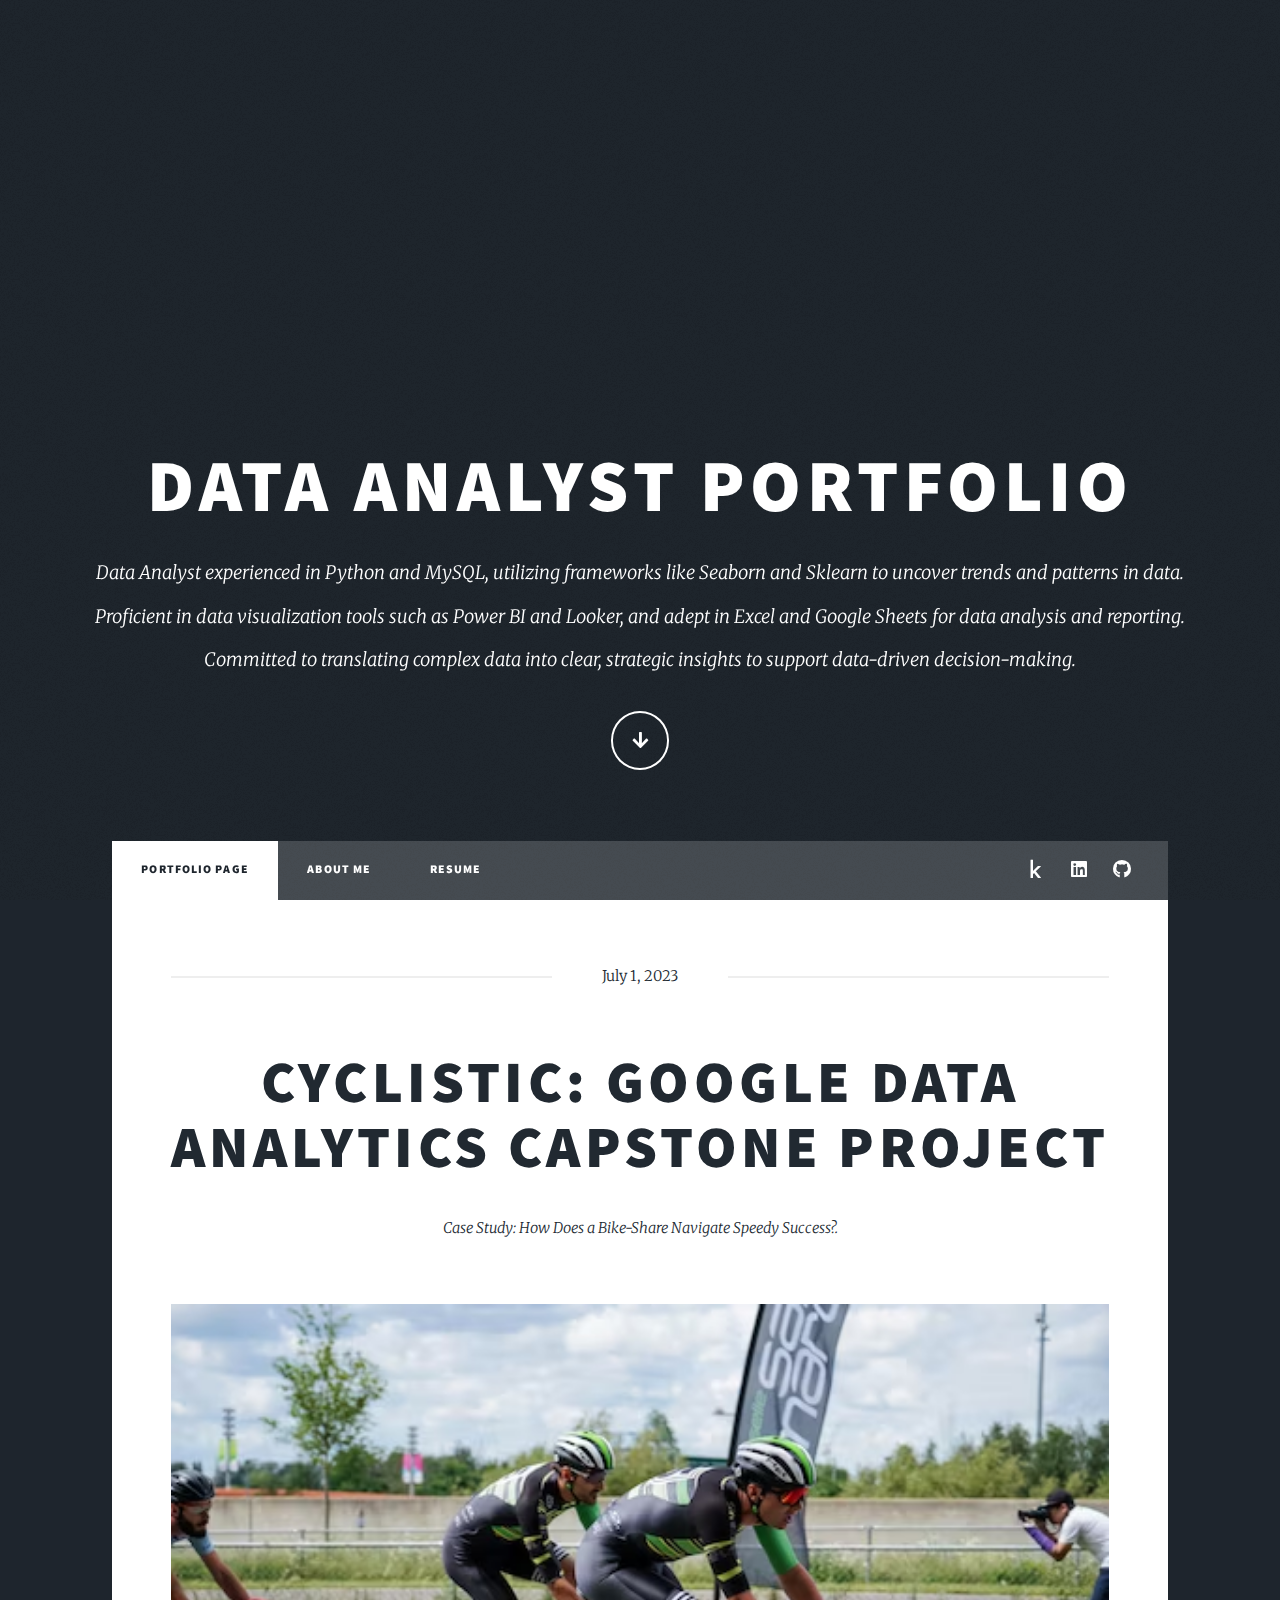
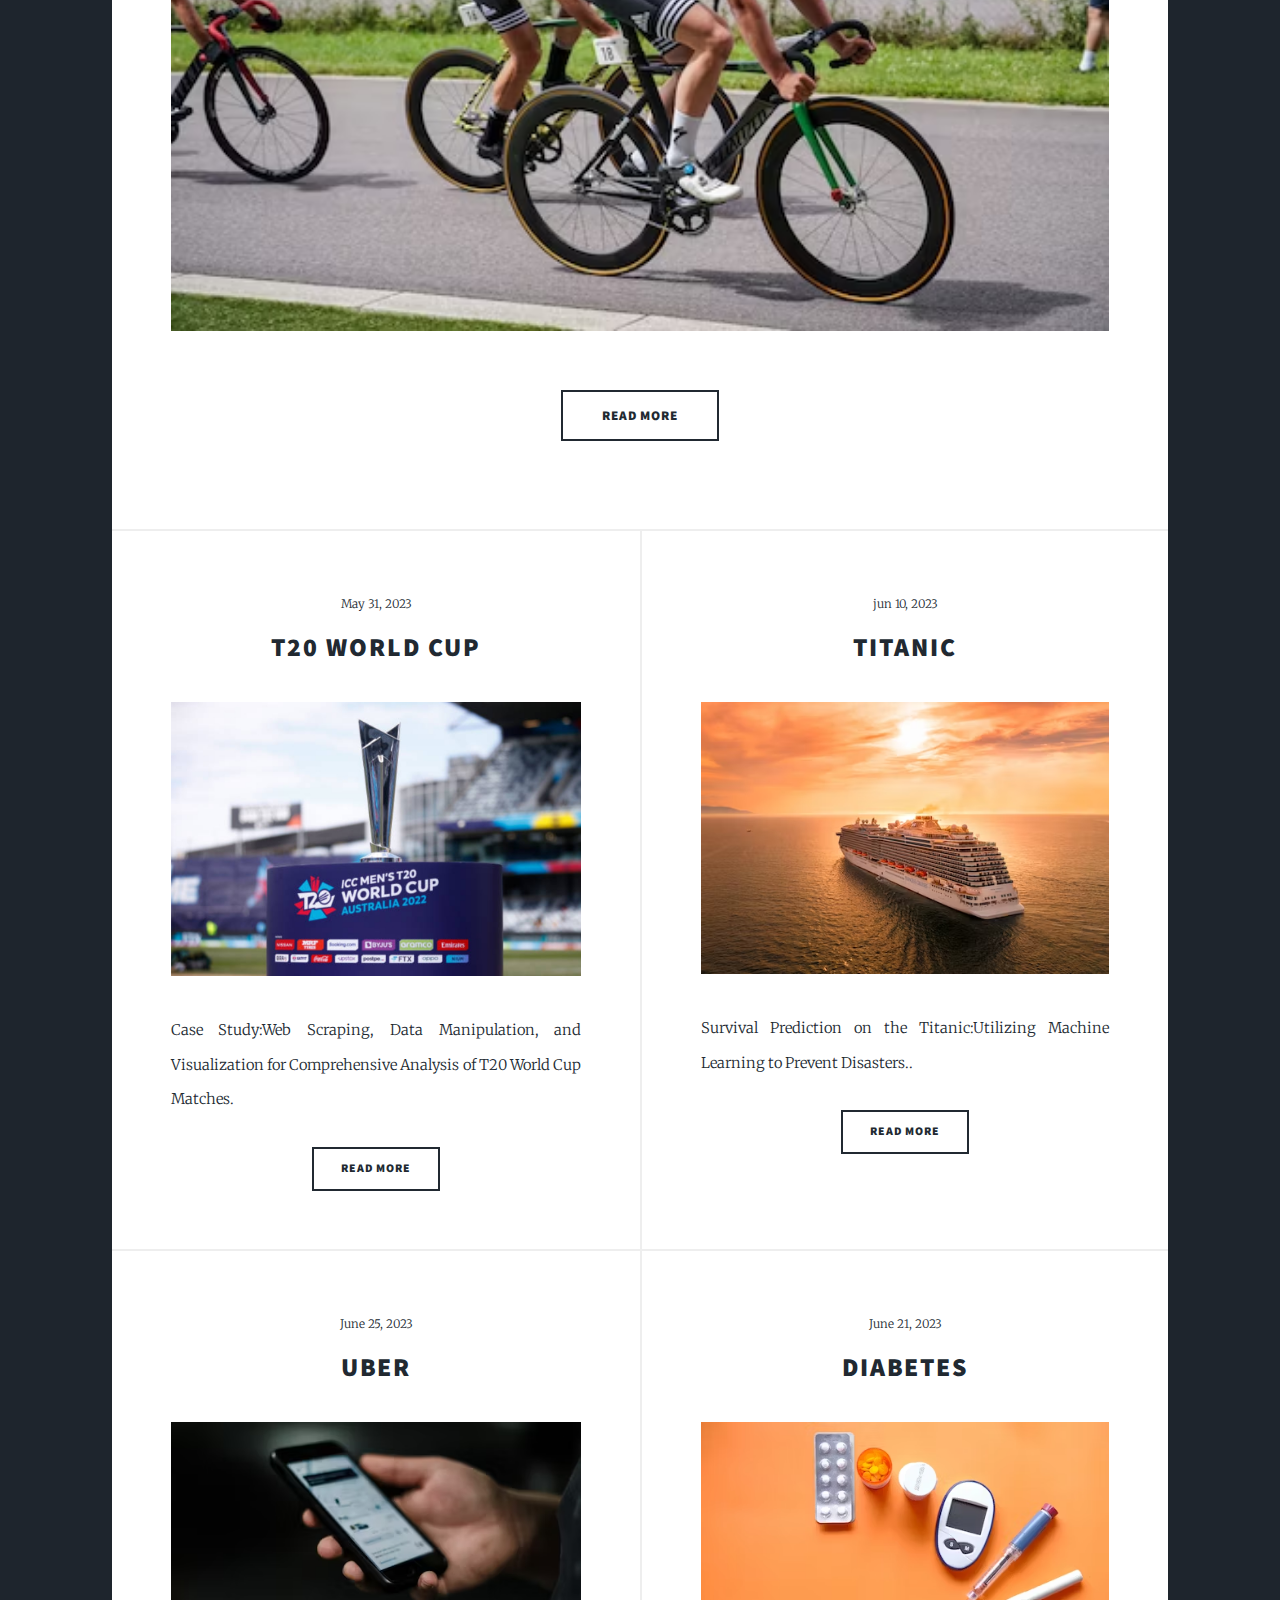
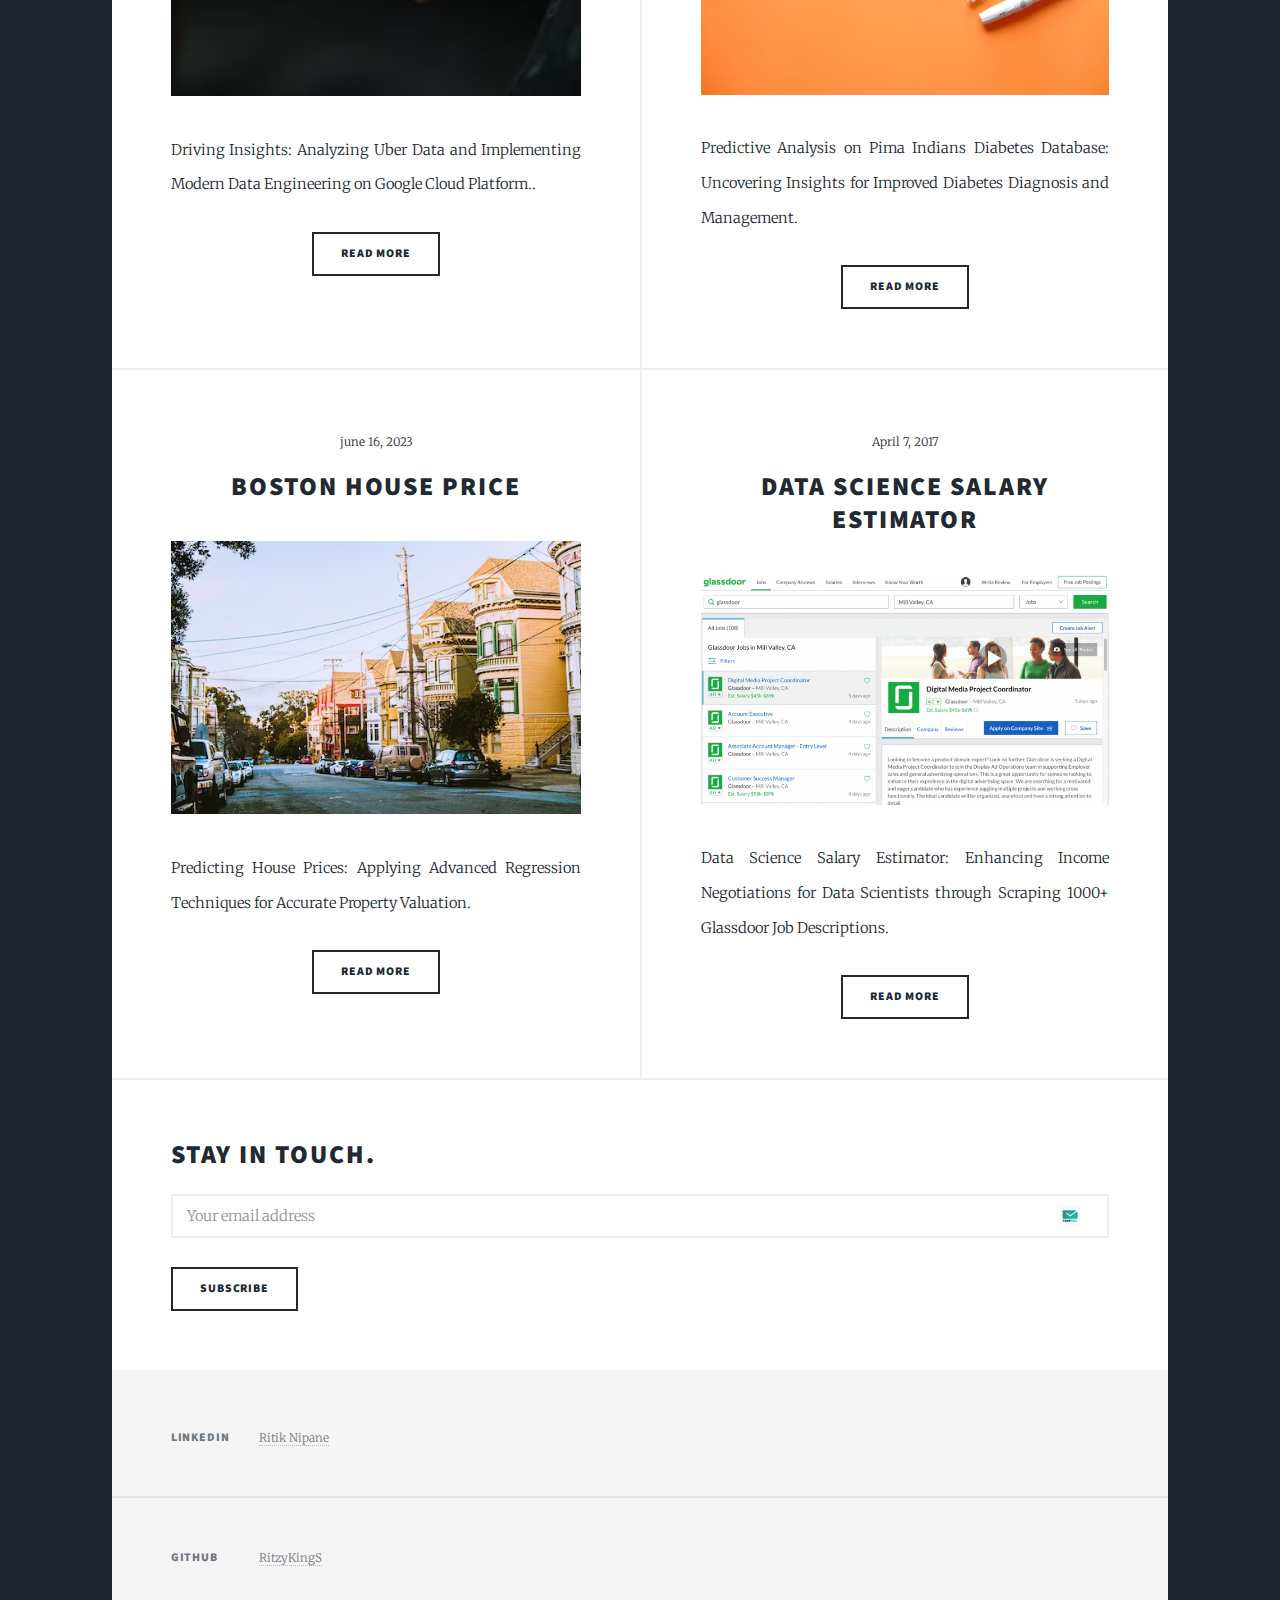
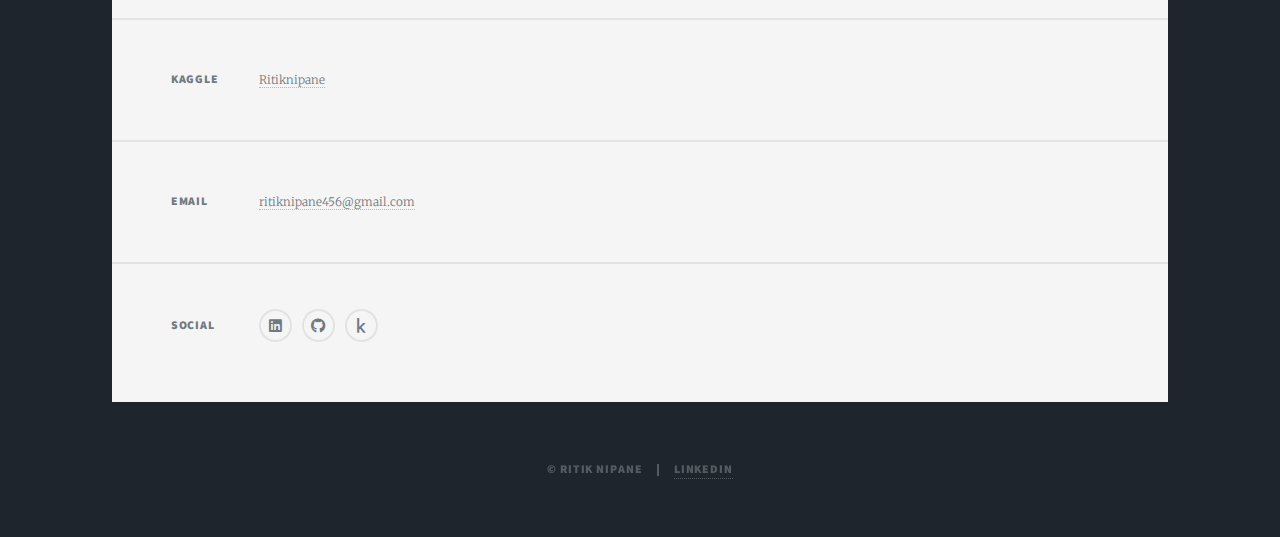
==== commit fcb26731: "Update index.html" ====
--- a/index.html
+++ b/index.html
@@ -19,8 +19,8 @@
 
 				<!-- Intro -->
 					<div id="intro">
-						<h1>Data Science Portfolio</h1>
-						<p>As a Data Science major with a minor in Computer Science,completed BSc IT along with a Data Science course. Follow me on <a href="https://www.linkedin.com/in/ritik-nipane-70ab4b1a6/">LinkedIN</a> and <a href="https://www.kaggle.com/ritiknipane">Kaggle</a>.</p>
+						<h1>Data Analyst Portfolio</h1>
+						<p>Data Analyst experienced in Python and MySQL, utilizing frameworks like Seaborn and Sklearn to uncover trends and patterns in data. Proficient in data visualization tools such as Power BI and Looker, and adept in Excel and Google Sheets for data analysis and reporting. Committed to translating complex data into clear, strategic insights to support data-driven decision-making.</p>
 						<ul class="actions">
 							<li><a href="#header" class="button icon solid solo fa-arrow-down scrolly">Continue</a></li>
 						</ul>
@@ -191,4 +191,4 @@
 			<script src="assets/js/main.js"></script>
 
 	</body>
-</html>+</html>
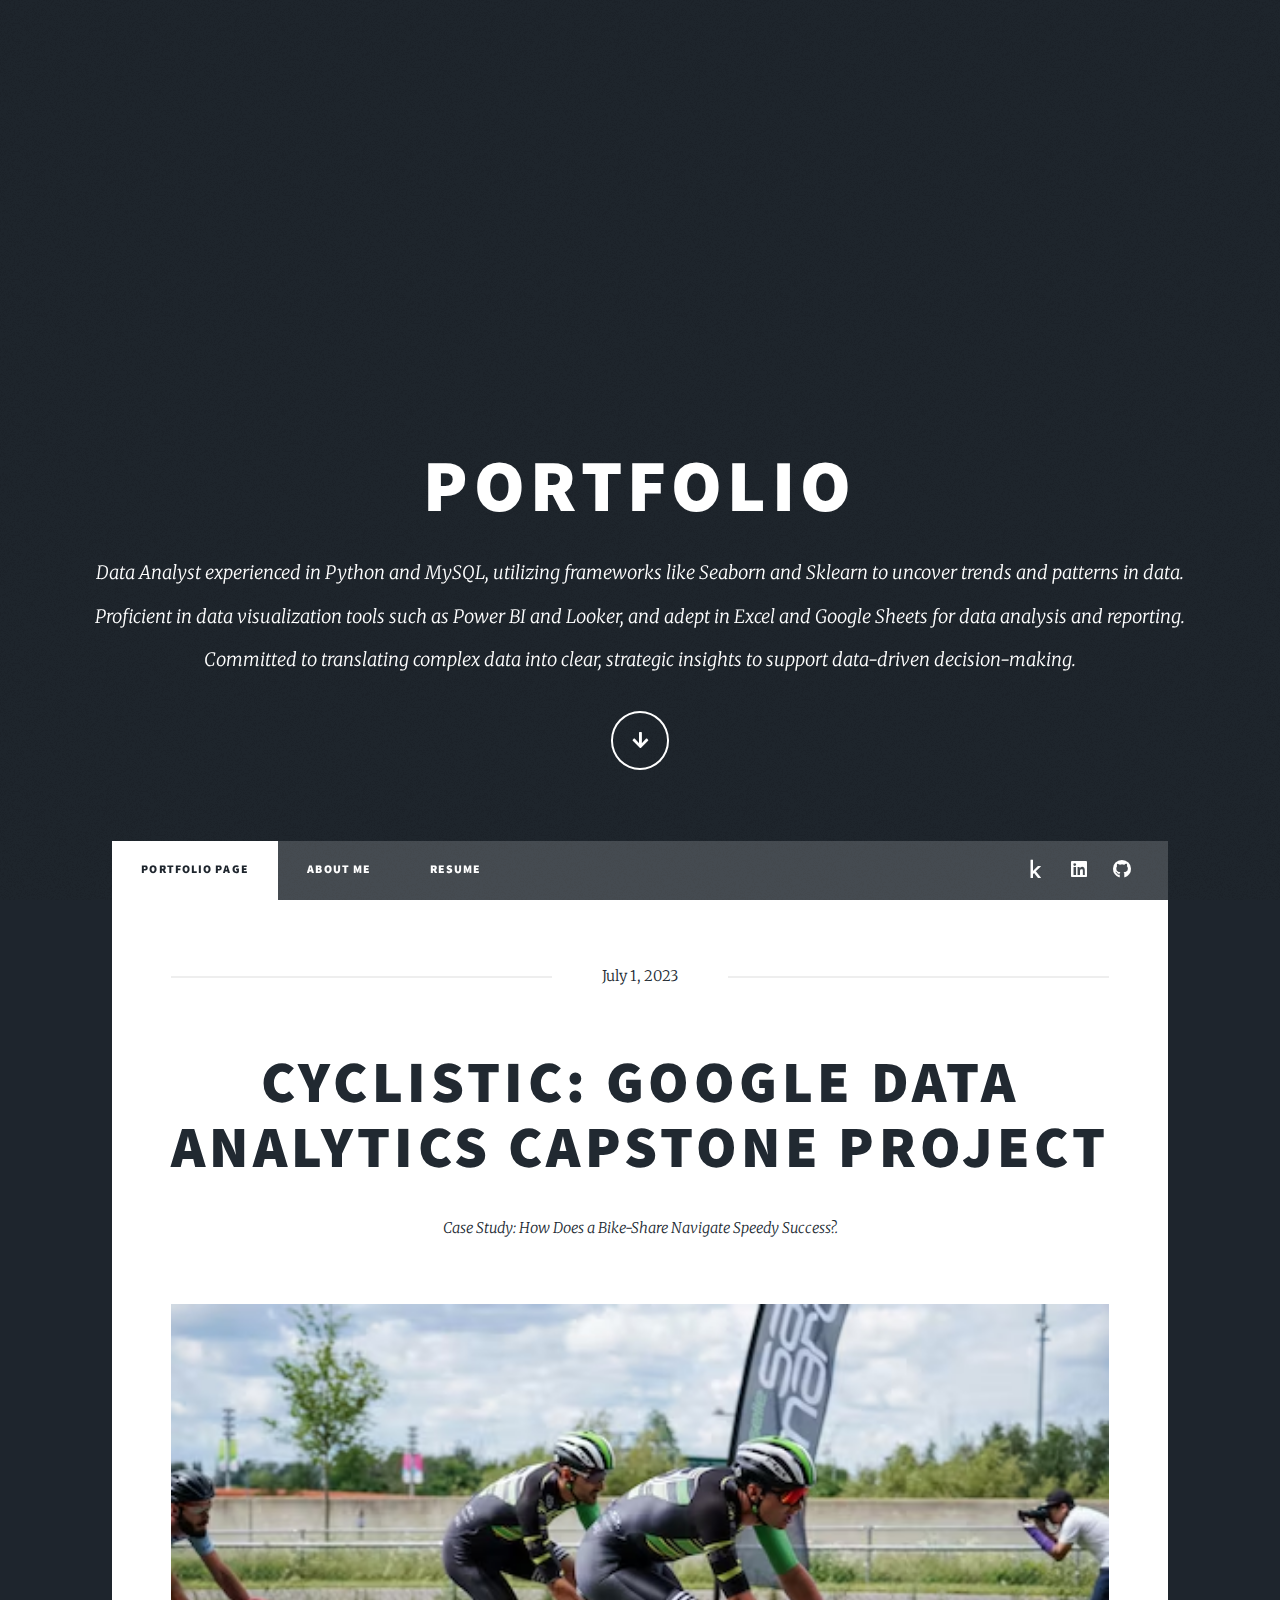
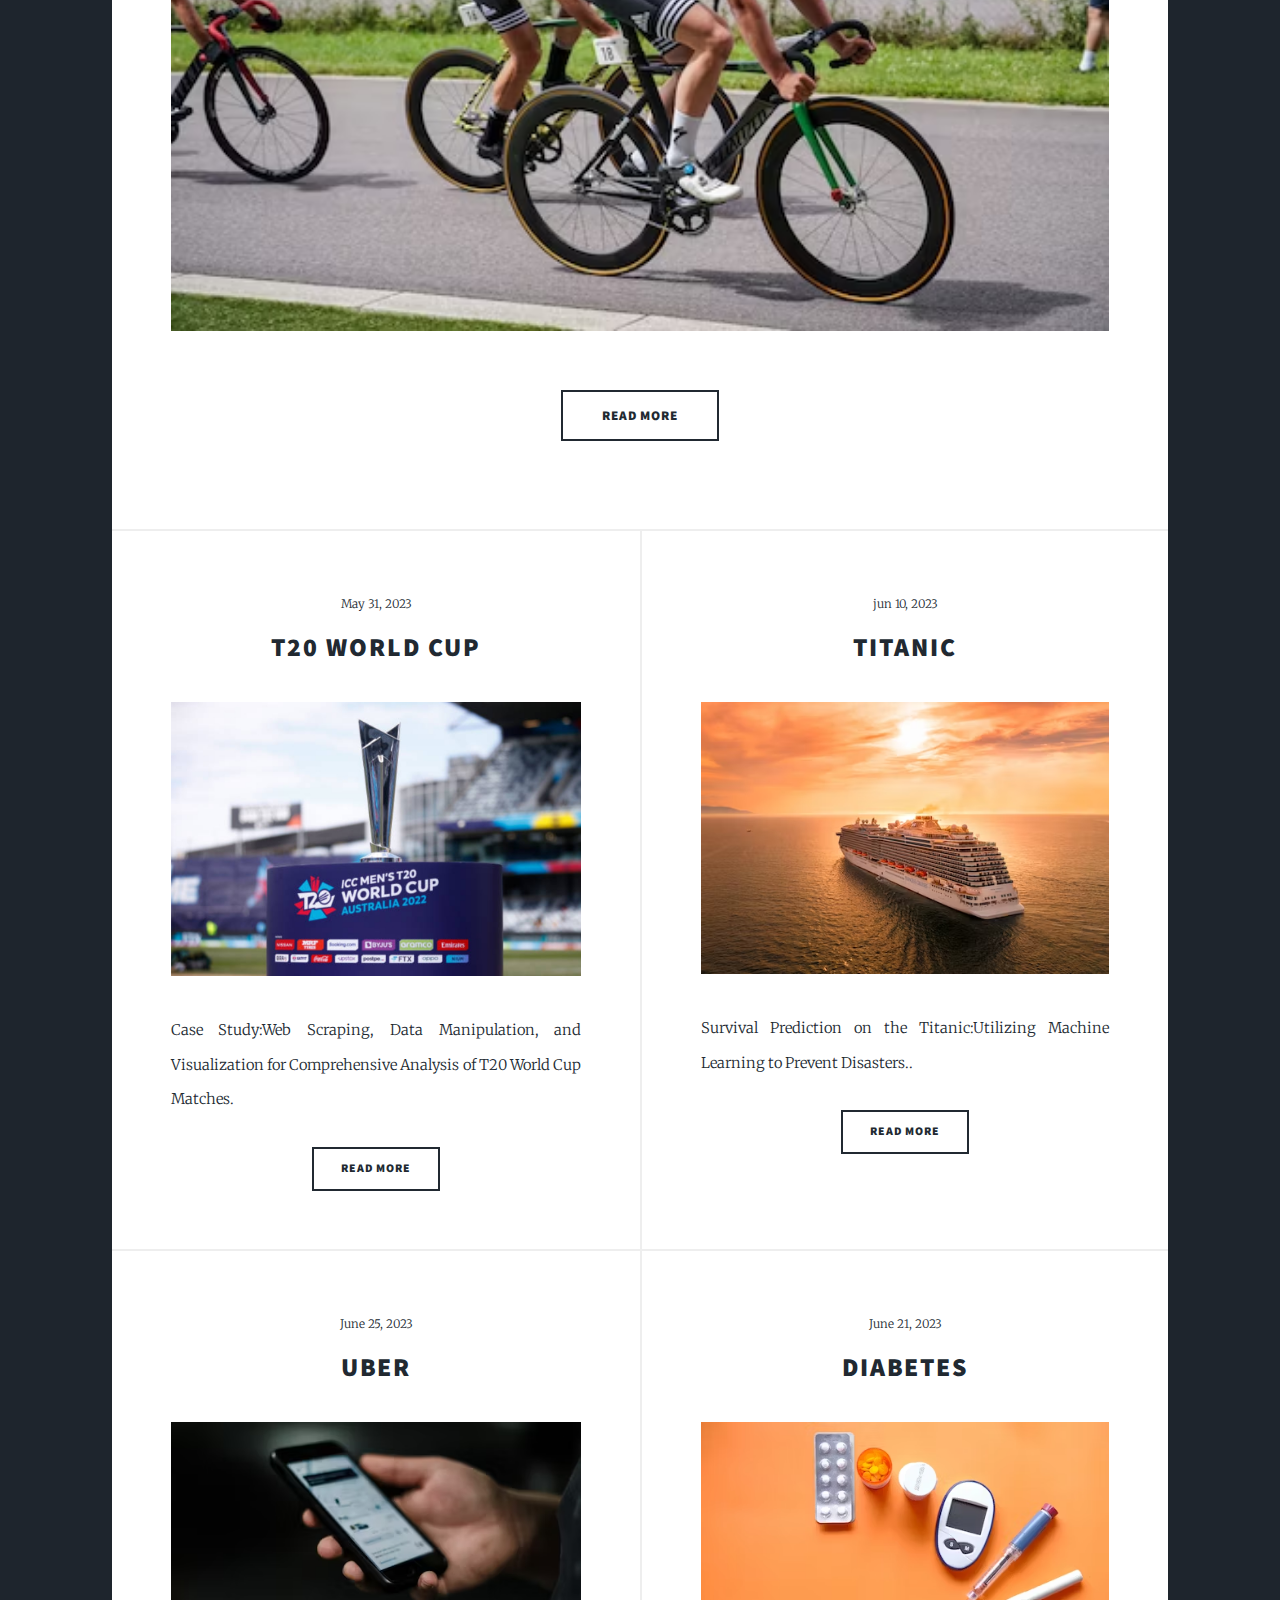
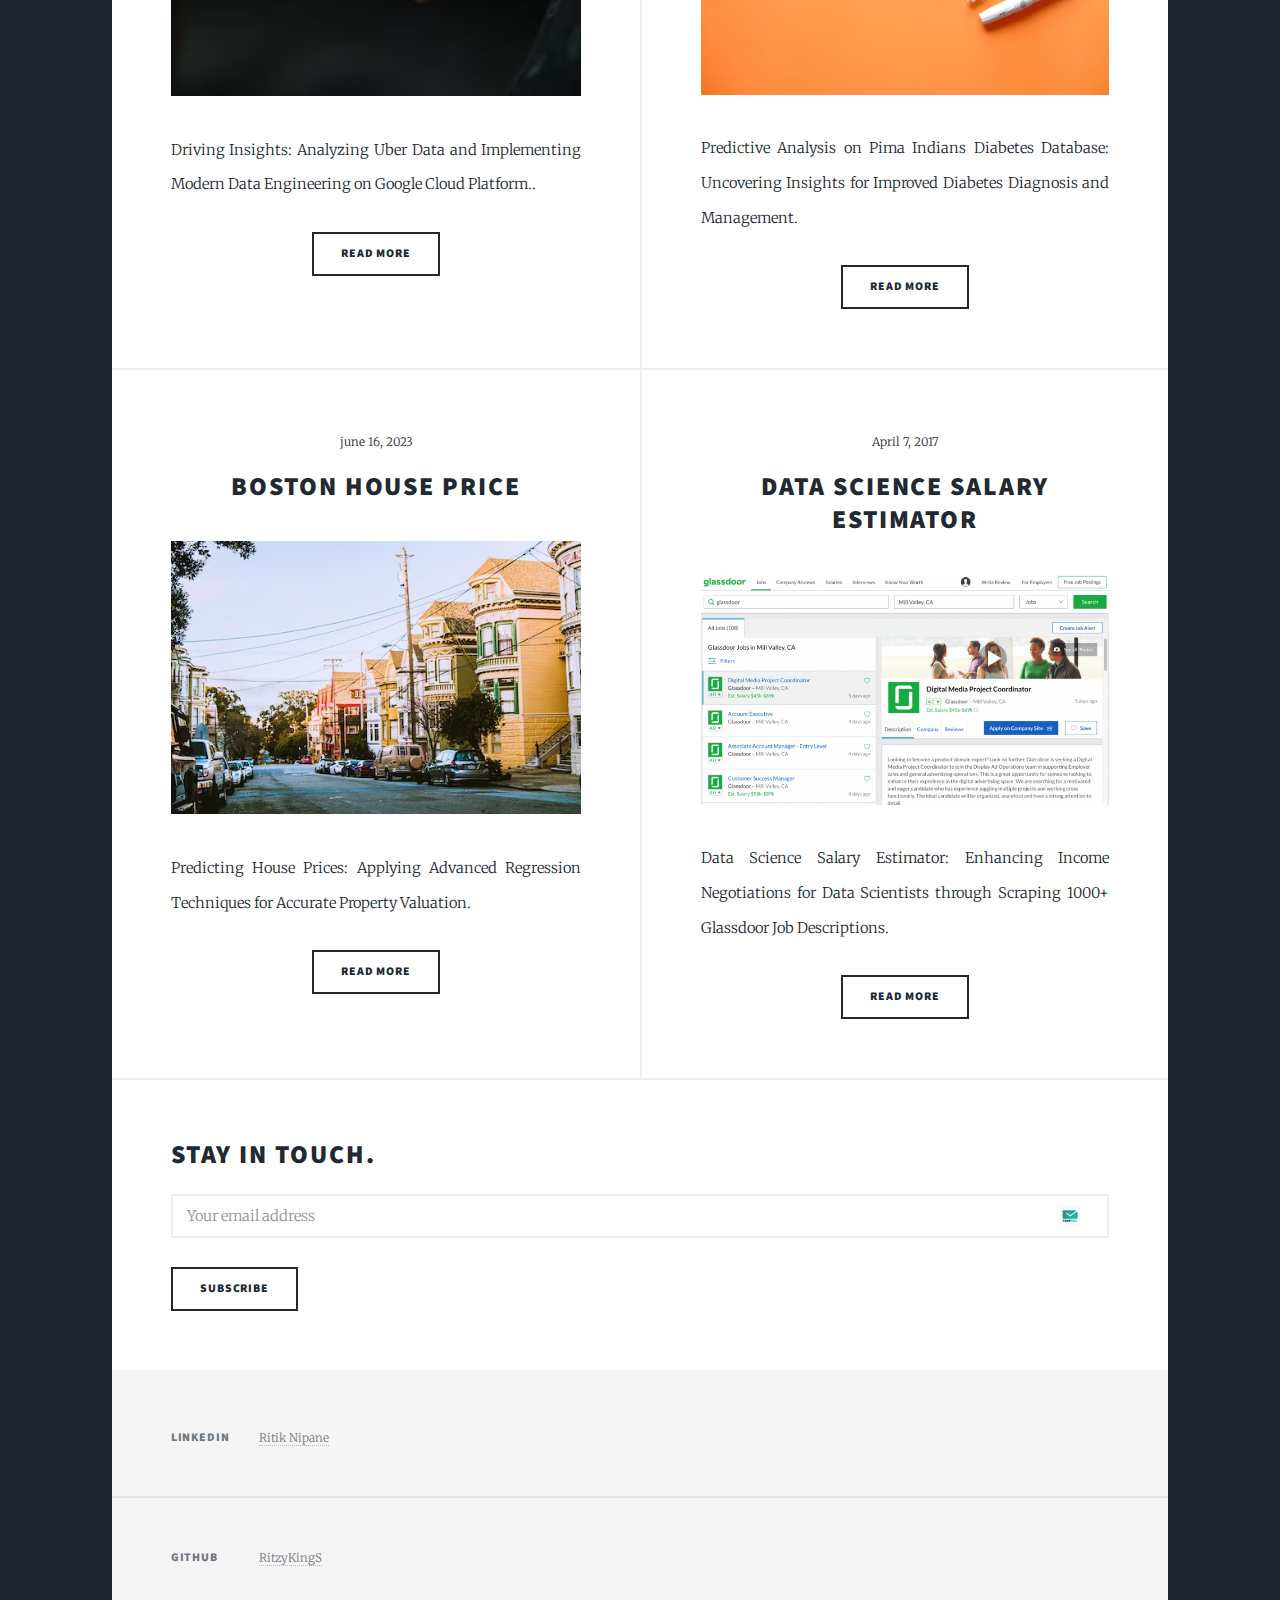
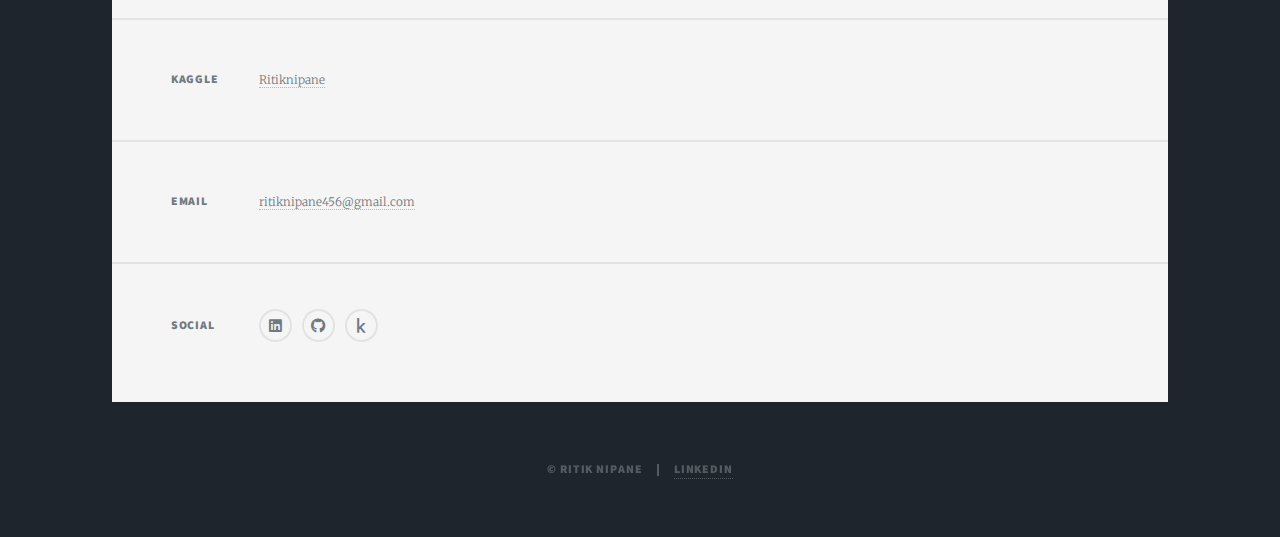
==== commit 8195a87c: "Update index.html" ====
--- a/index.html
+++ b/index.html
@@ -19,7 +19,7 @@
 
 				<!-- Intro -->
 					<div id="intro">
-						<h1>Data Analyst Portfolio</h1>
+						<h1>Portfolio</h1>
 						<p>Data Analyst experienced in Python and MySQL, utilizing frameworks like Seaborn and Sklearn to uncover trends and patterns in data. Proficient in data visualization tools such as Power BI and Looker, and adept in Excel and Google Sheets for data analysis and reporting. Committed to translating complex data into clear, strategic insights to support data-driven decision-making.</p>
 						<ul class="actions">
 							<li><a href="#header" class="button icon solid solo fa-arrow-down scrolly">Continue</a></li>
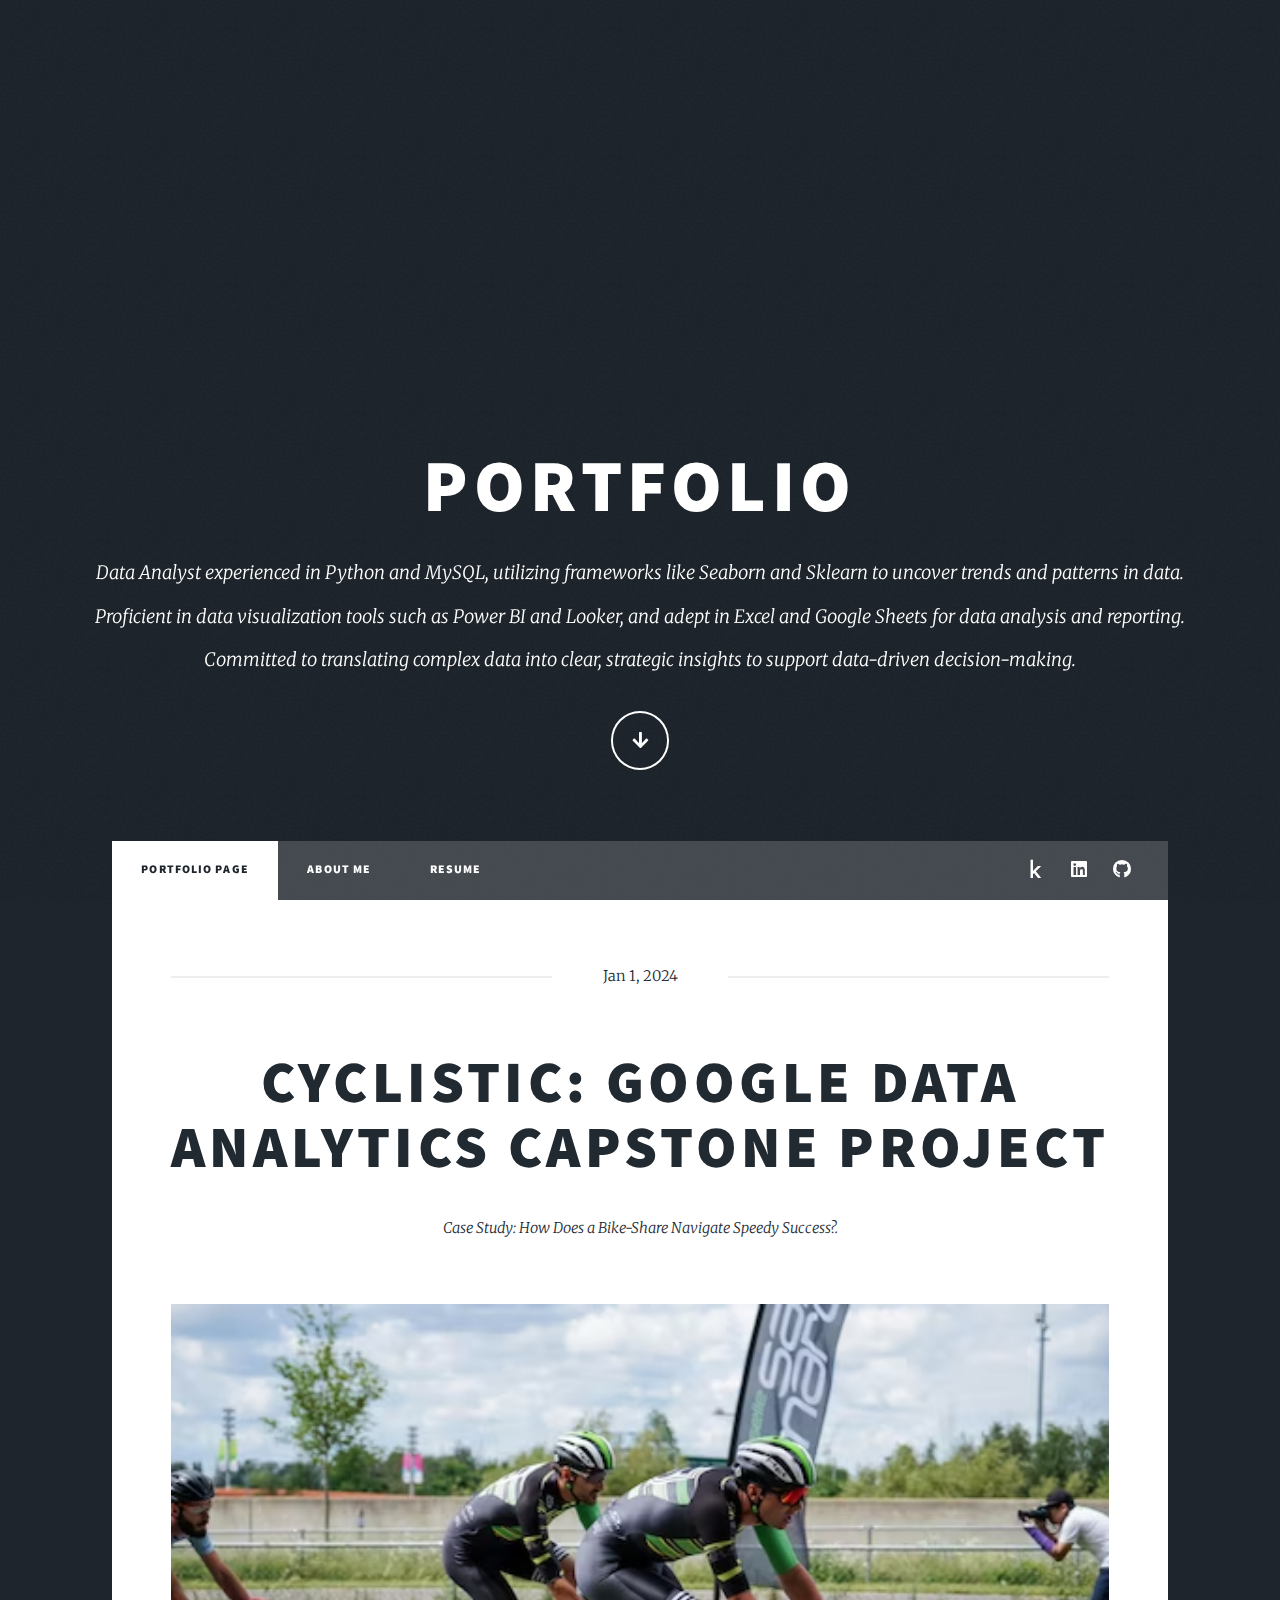
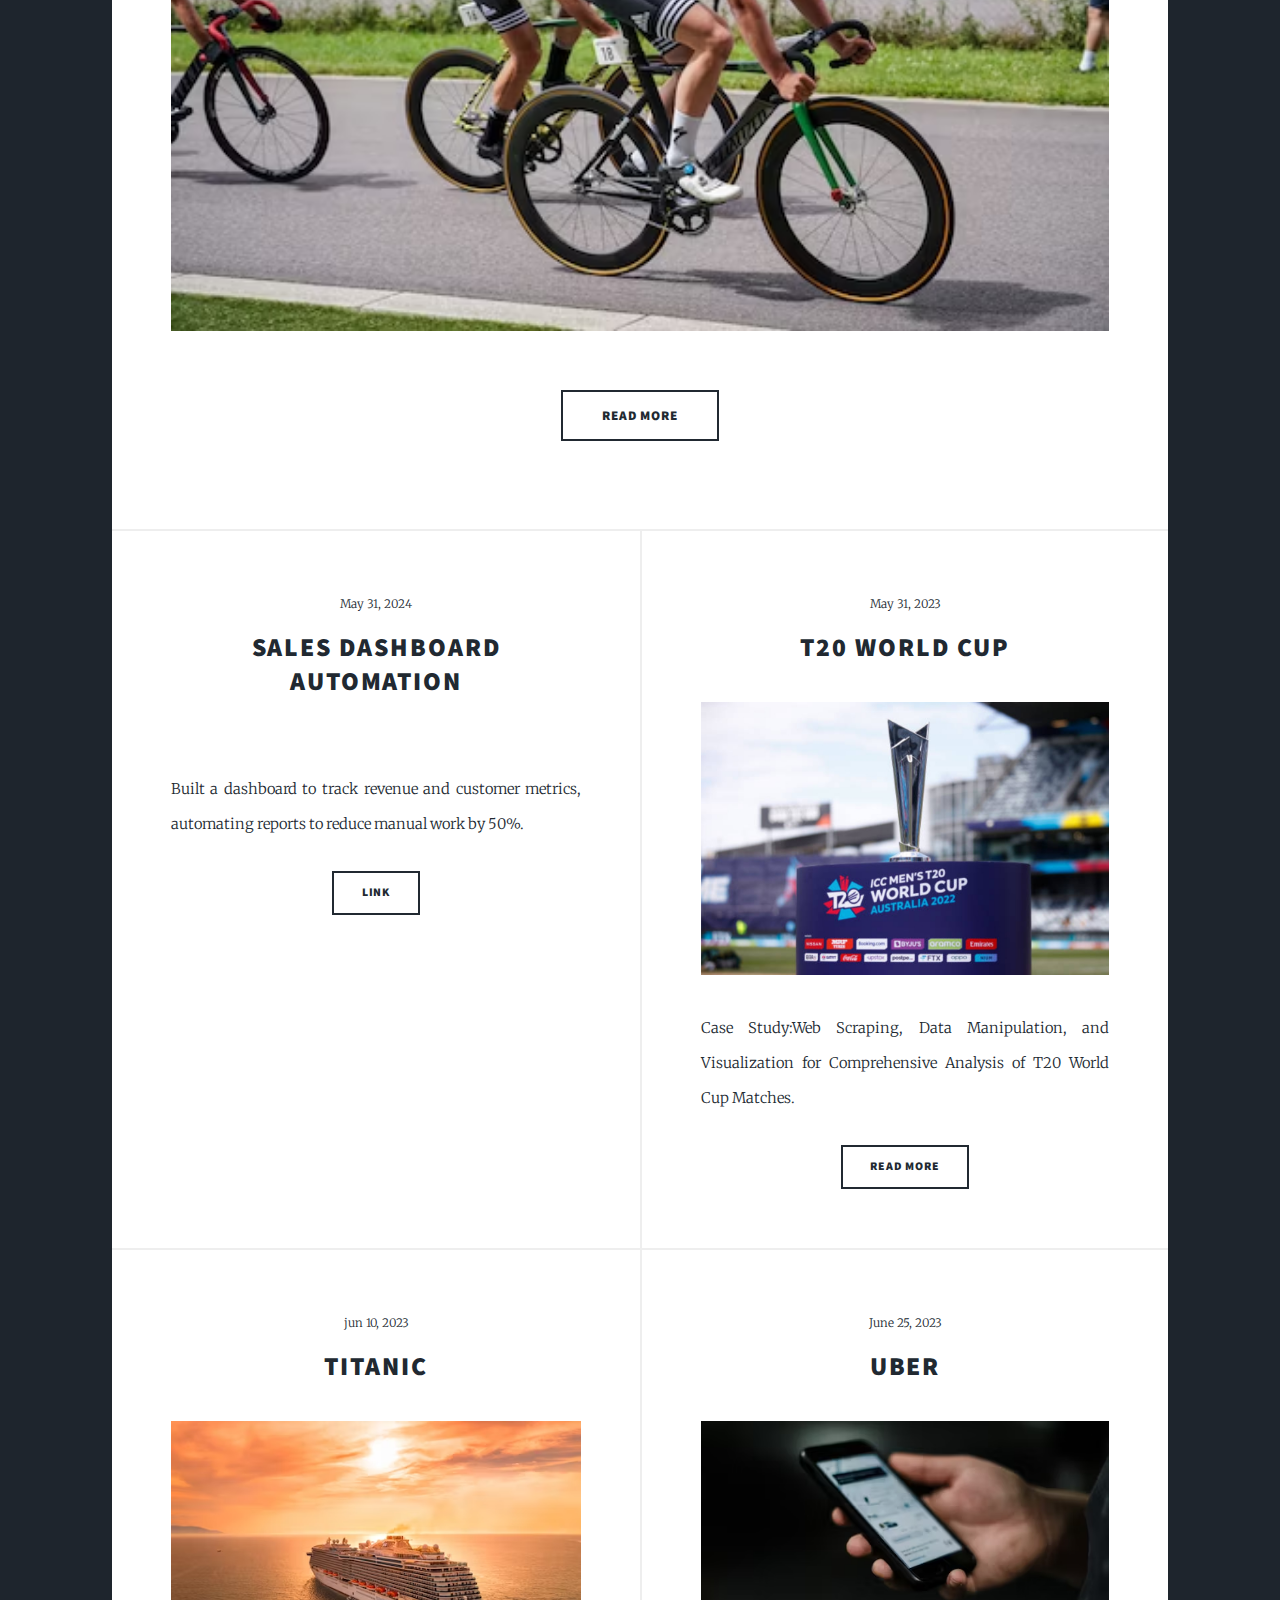
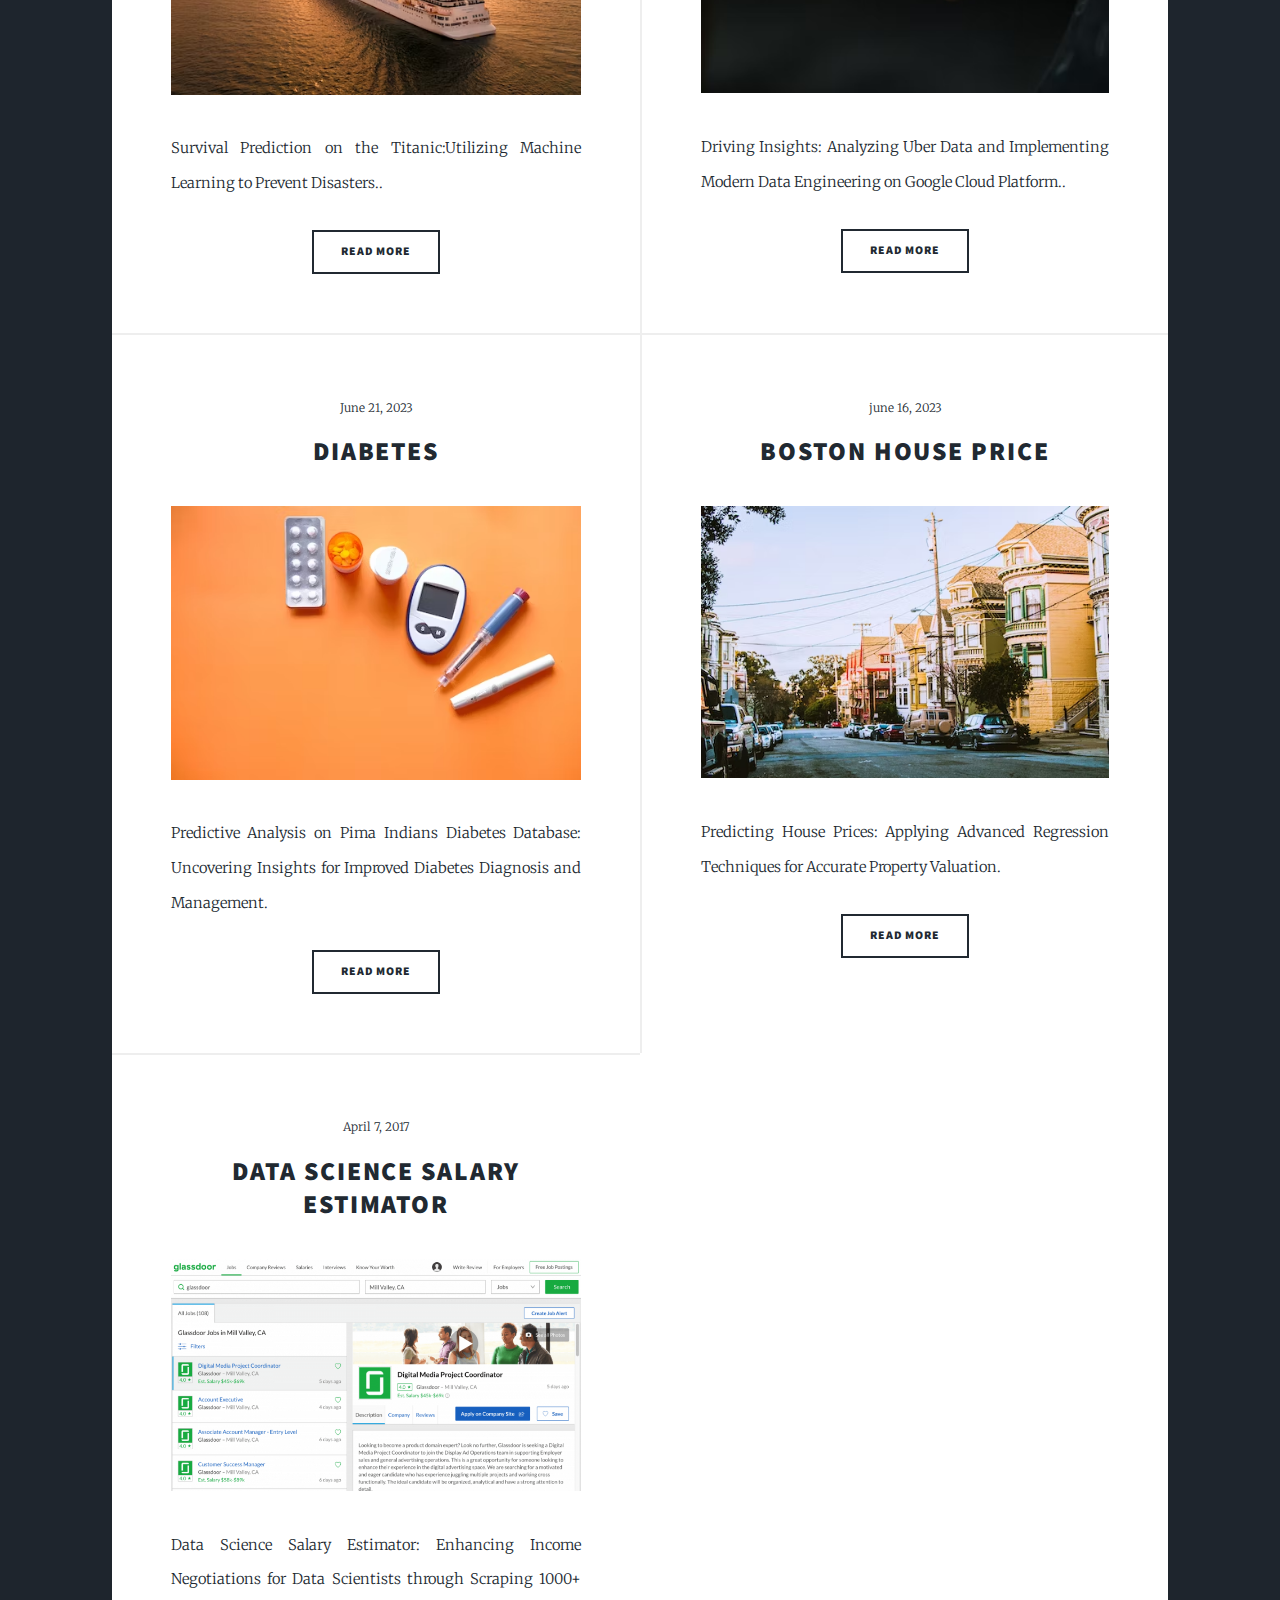
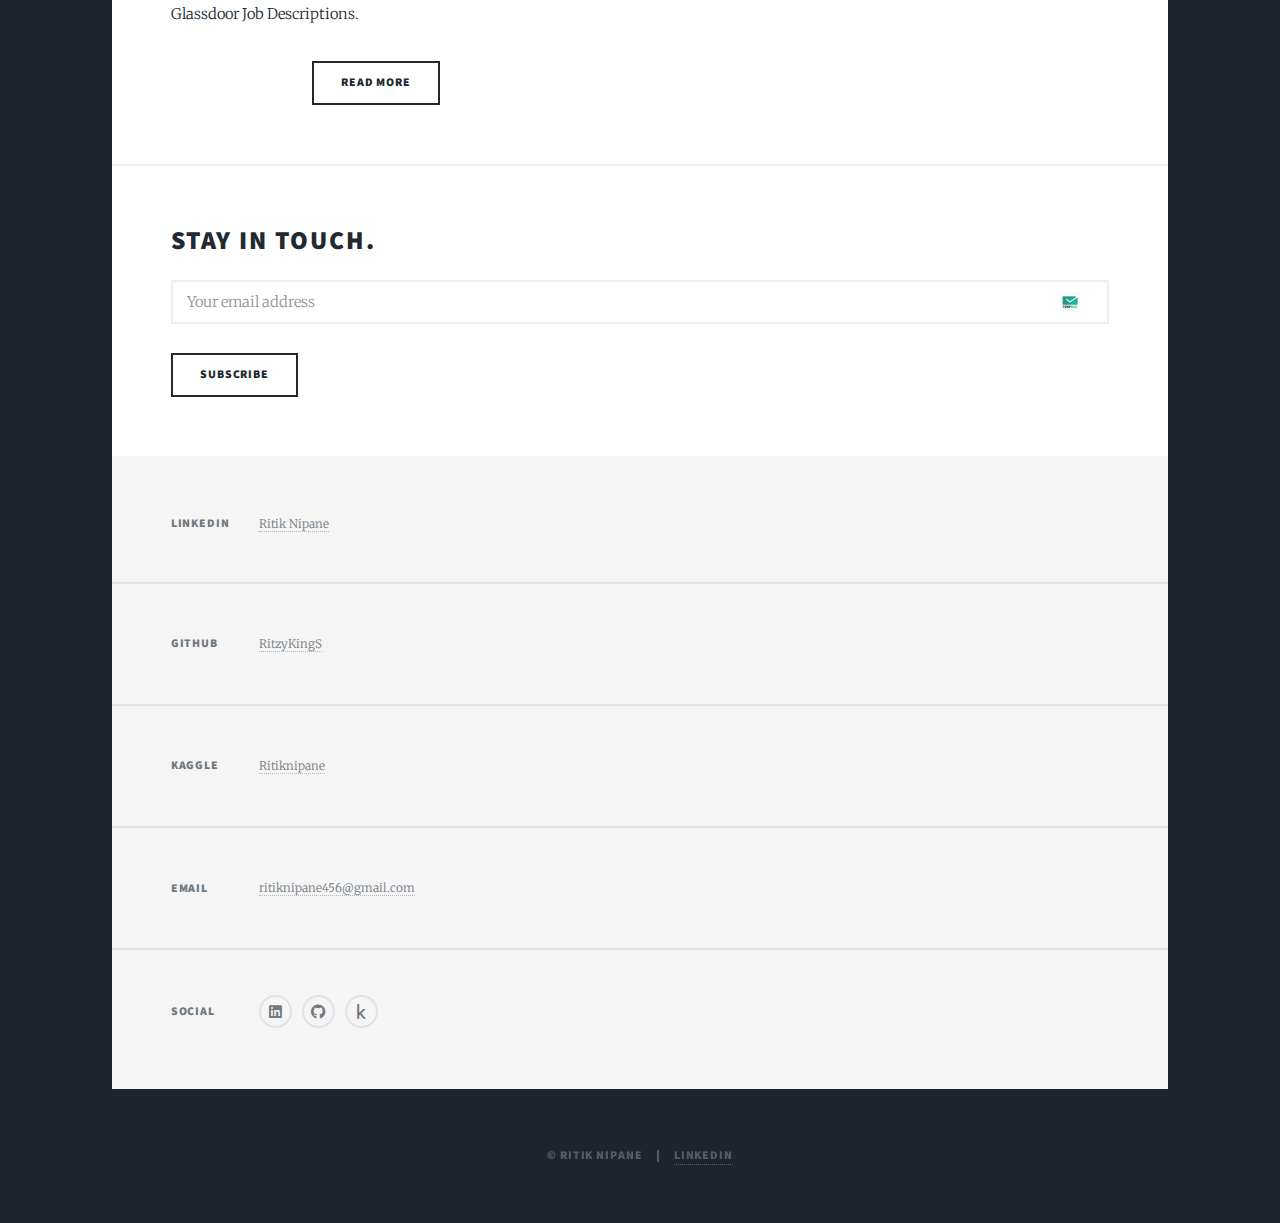
==== commit 84c22781: "Update index.html" ====
--- a/index.html
+++ b/index.html
@@ -51,7 +51,7 @@
 						<!-- Featured Post -->
 							<article class="post featured">
 								<header class="major">
-									<span class="date">July 1, 2023</span>
+									<span class="date">Jan 1, 2024</span>
 									<h2><a href="#">Cyclistic: Google Data Analytics Capstone Project</a></h2>
 									<p>Case Study: How Does a Bike-Share Navigate Speedy Success?.</p>
 								</header>
@@ -63,6 +63,17 @@
 
 						<!-- Posts -->
 							<section class="posts">
+								<article>
+									<header>
+										<span class="date">May 31, 2024</span>
+										<h2><a href="#">Sales Dashboard Automation</a></h2>
+									</header>
+									<a href="https://sites.google.com/view/sales2490?usp=sharing" class="image fit"><img src="https://ibb.co/qF2GNwX" alt=""  /></a>
+									<p>Built a dashboard to track revenue and customer metrics, automating reports to reduce manual work by 50%.</p>
+									<ul class="actions special">
+										<li><a href="https://lookerstudio.google.com/u/0/reporting/811eaaf5-0f29-41f6-b400-e0877de3ee7e/page/qsTpD" class="button">Link</a></li>
+									</ul>
+								</article>
 								<article>
 									<header>
 										<span class="date">May 31, 2023</span>
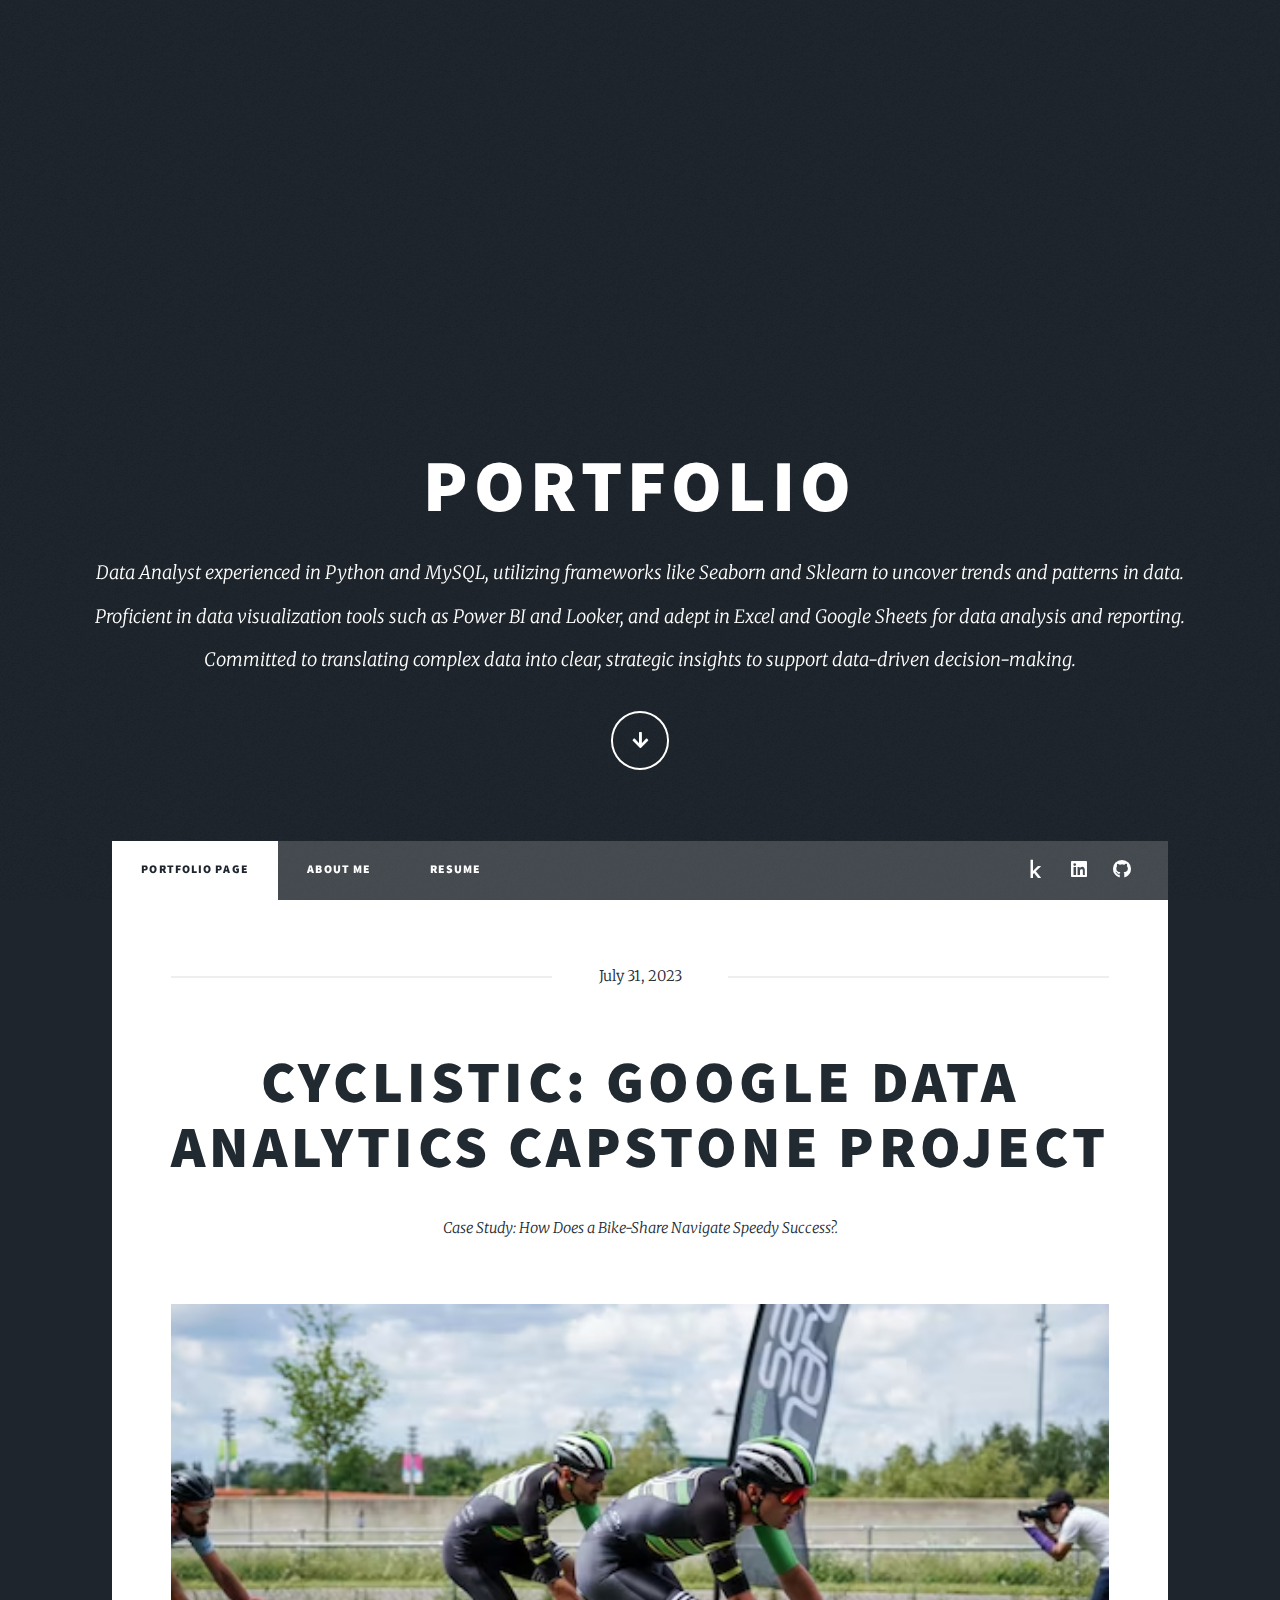
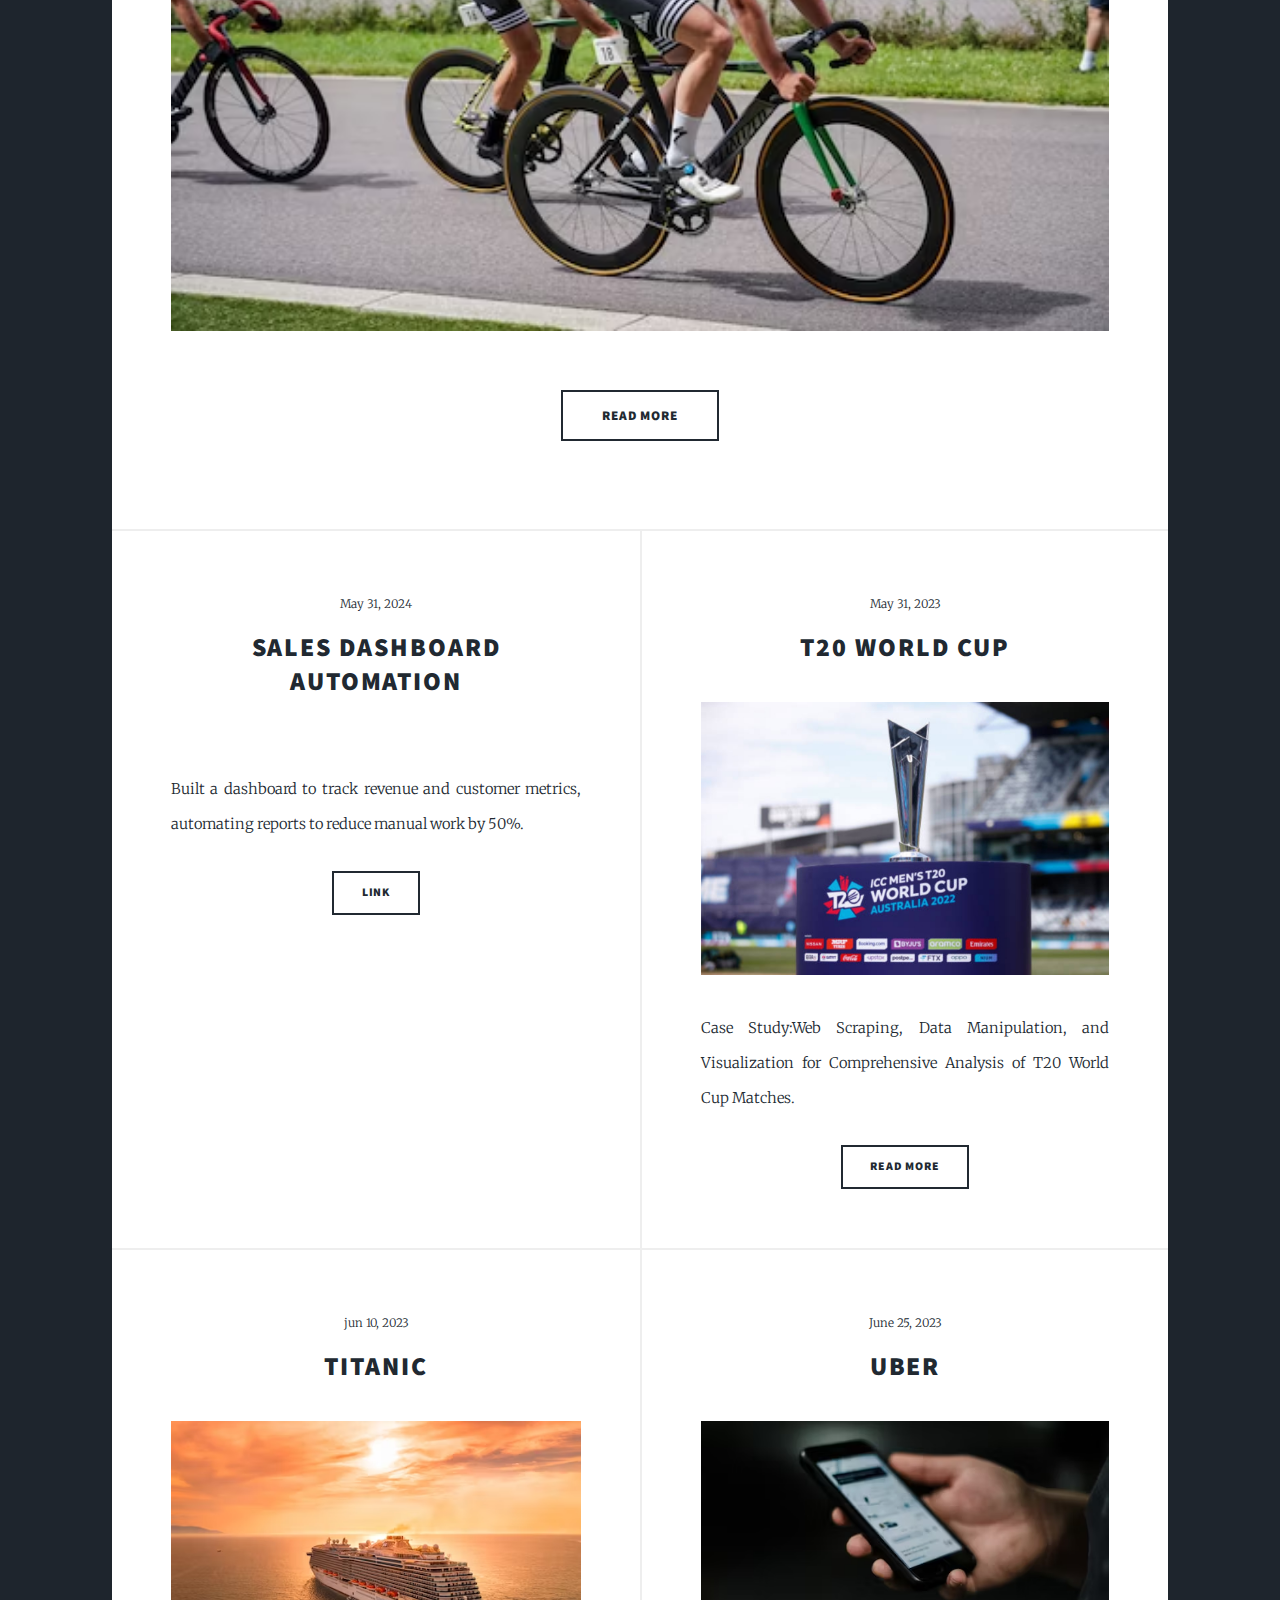
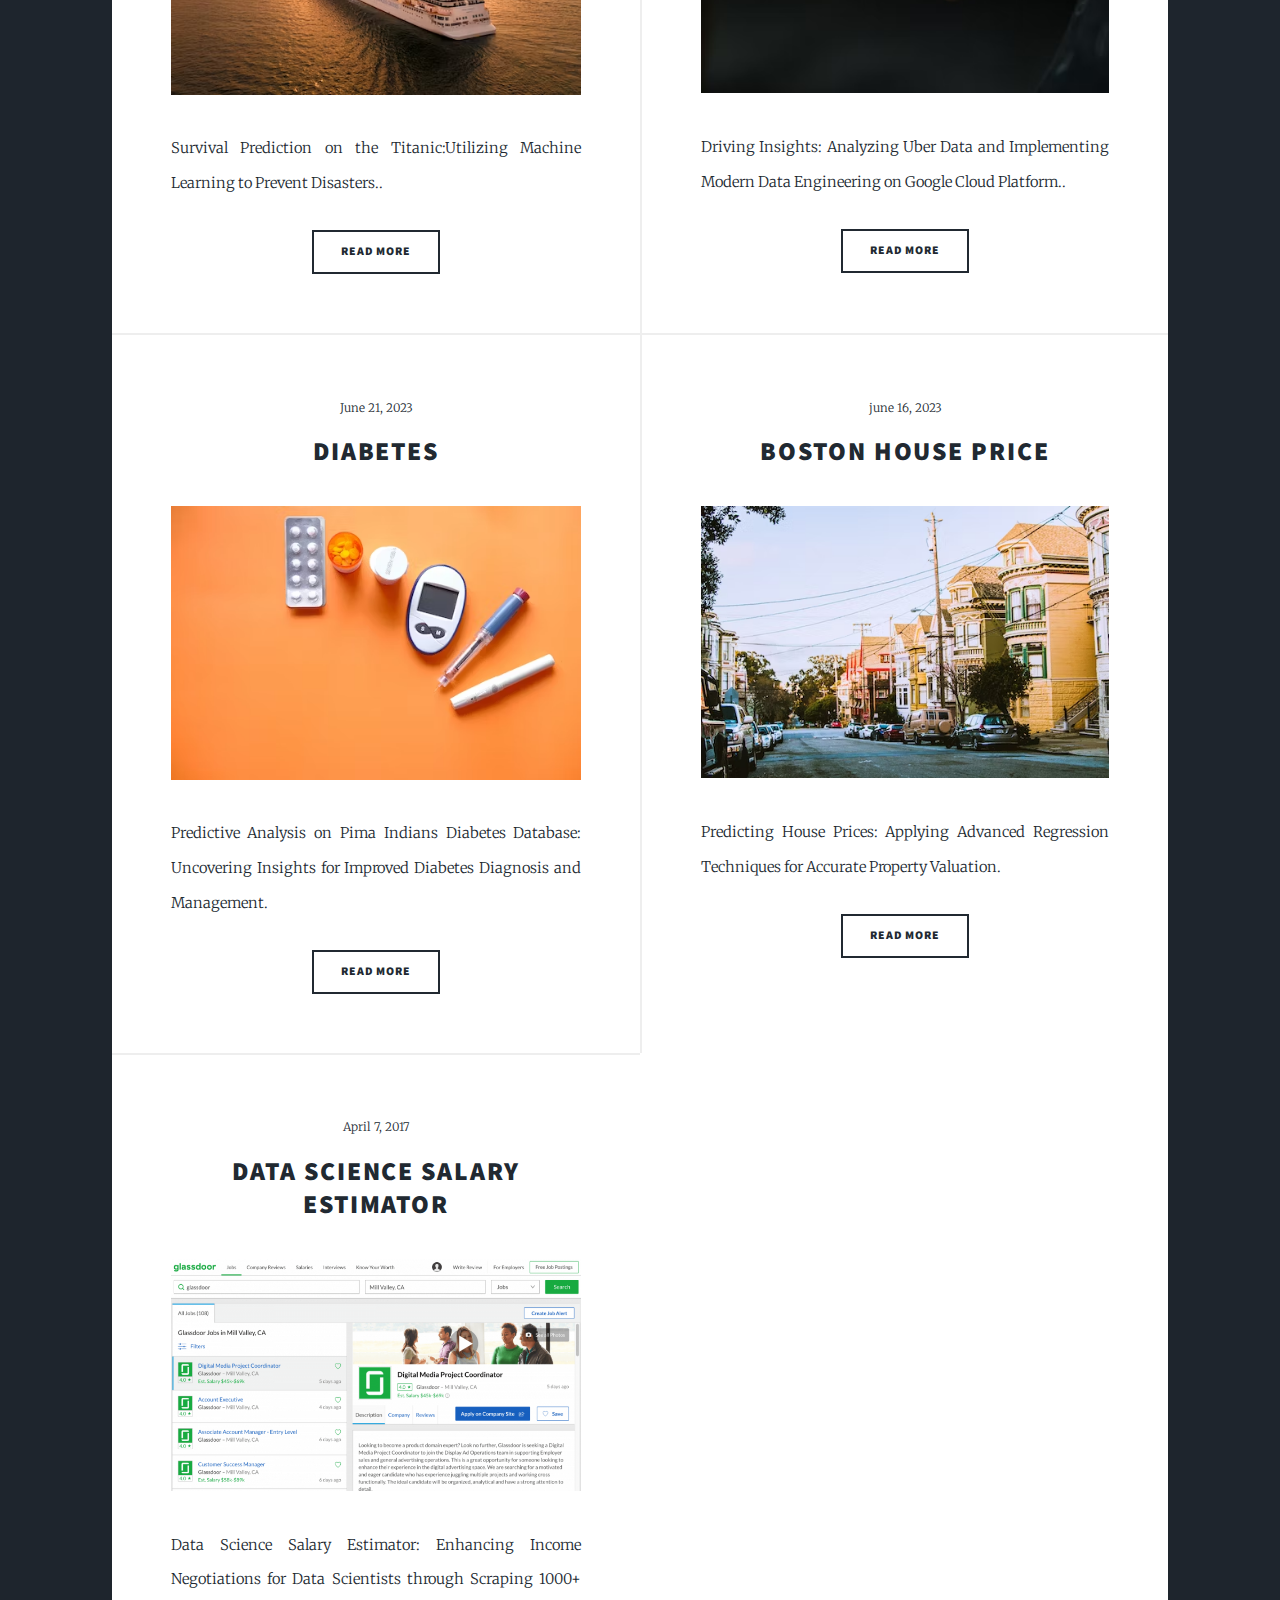
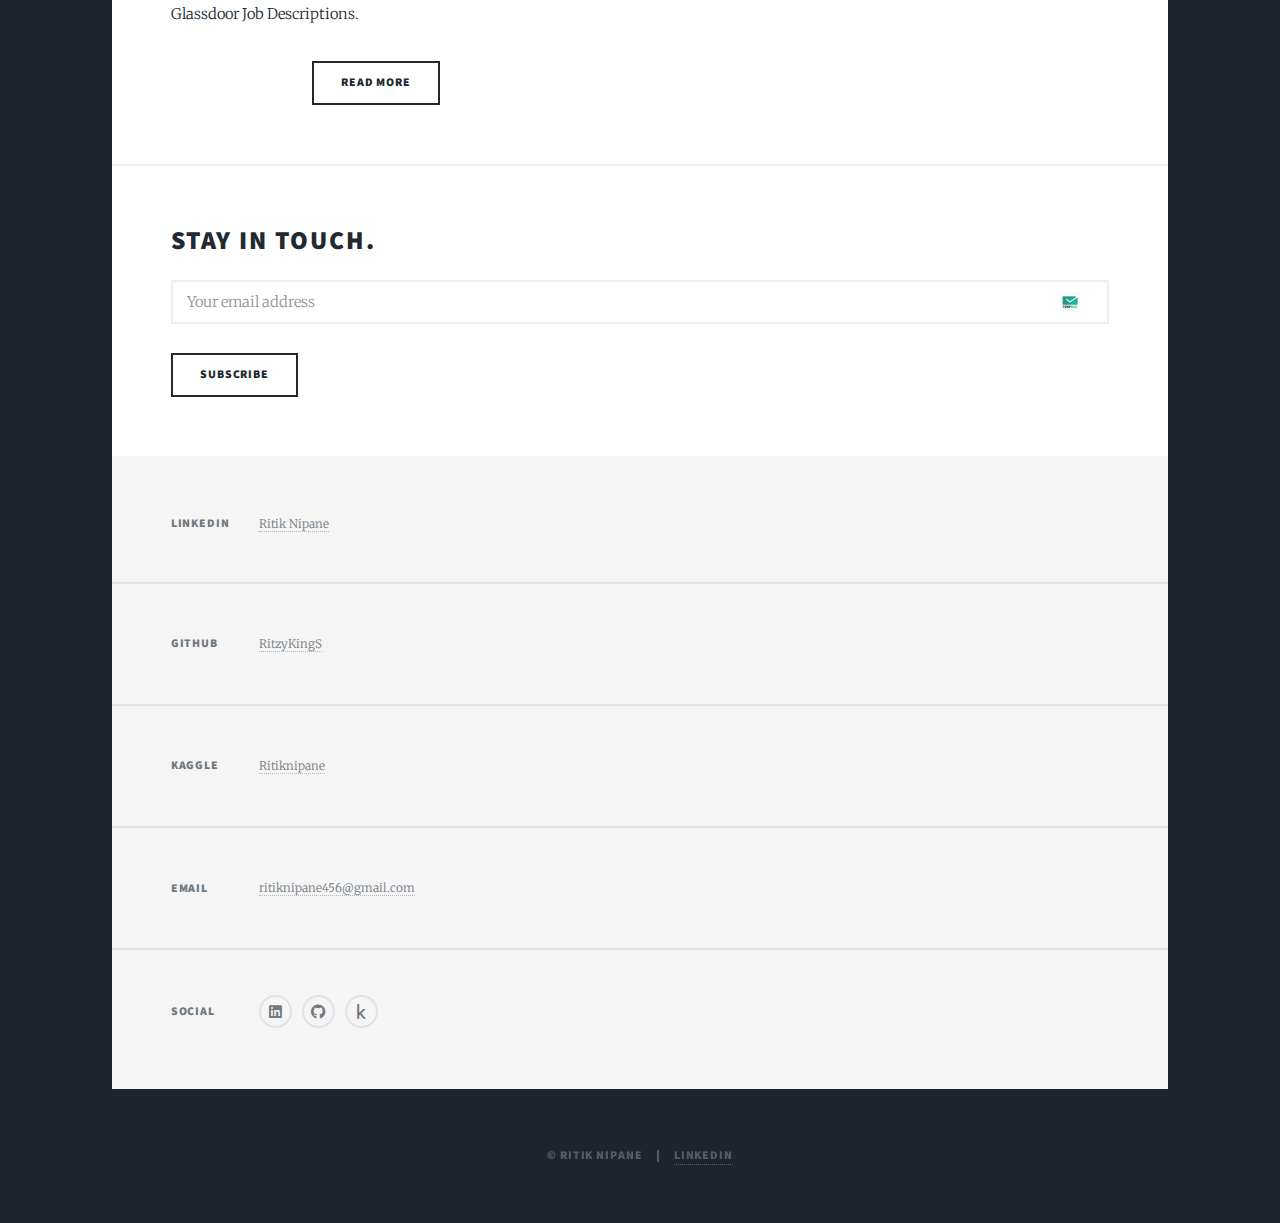
==== commit 3e434ef4: "Update index.html" ====
--- a/index.html
+++ b/index.html
@@ -51,7 +51,7 @@
 						<!-- Featured Post -->
 							<article class="post featured">
 								<header class="major">
-									<span class="date">Jan 1, 2024</span>
+									<span class="date">July 31, 2023</span>
 									<h2><a href="#">Cyclistic: Google Data Analytics Capstone Project</a></h2>
 									<p>Case Study: How Does a Bike-Share Navigate Speedy Success?.</p>
 								</header>
@@ -68,11 +68,12 @@
 										<span class="date">May 31, 2024</span>
 										<h2><a href="#">Sales Dashboard Automation</a></h2>
 									</header>
-									<a href="https://sites.google.com/view/sales2490?usp=sharing" class="image fit"><img src="https://ibb.co/qF2GNwX" alt=""  /></a>
+									<a href="https://sites.google.com/view/sales2490?usp=sharing" class="image fit"><img src="https://i.ibb.co/R4Jn3WZ/Screenshot-2024-09-23-161645.png" alt=""  /></a>
 									<p>Built a dashboard to track revenue and customer metrics, automating reports to reduce manual work by 50%.</p>
 									<ul class="actions special">
 										<li><a href="https://lookerstudio.google.com/u/0/reporting/811eaaf5-0f29-41f6-b400-e0877de3ee7e/page/qsTpD" class="button">Link</a></li>
 									</ul>
+								
 								</article>
 								<article>
 									<header>
